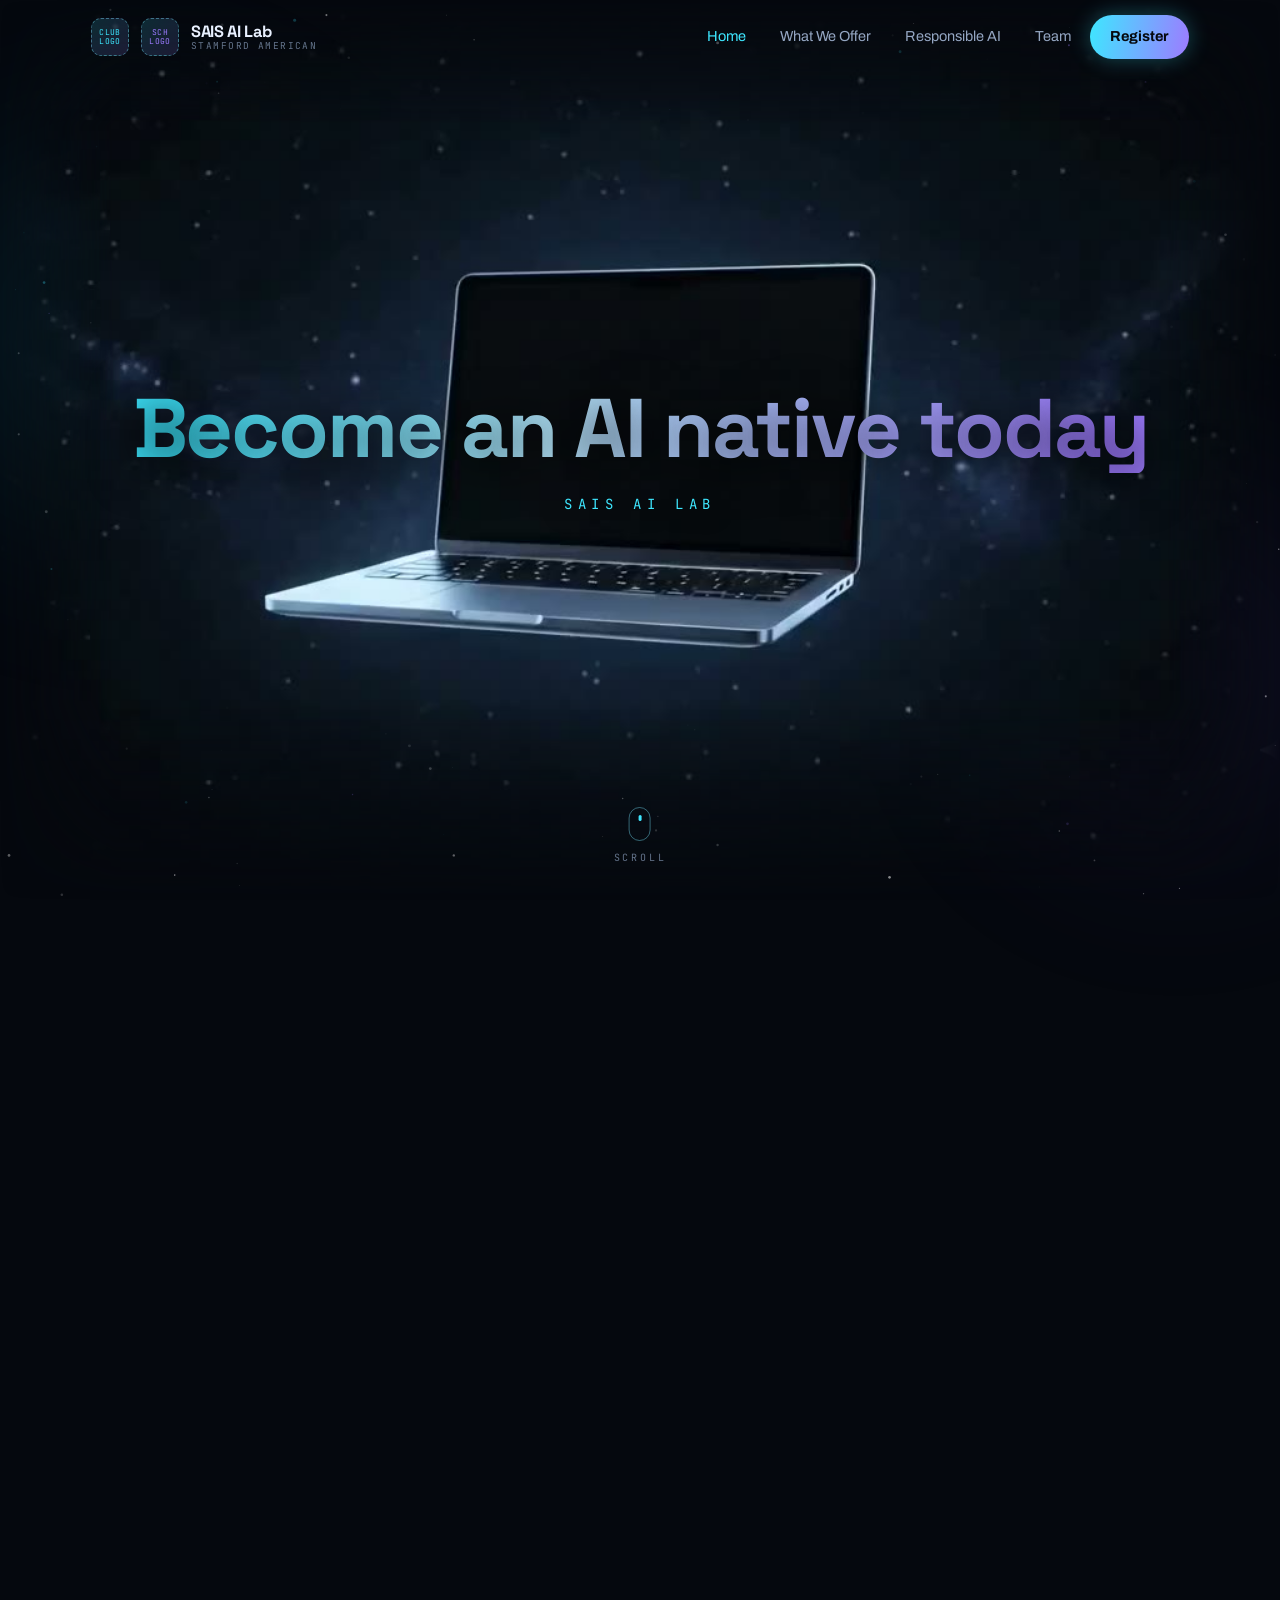
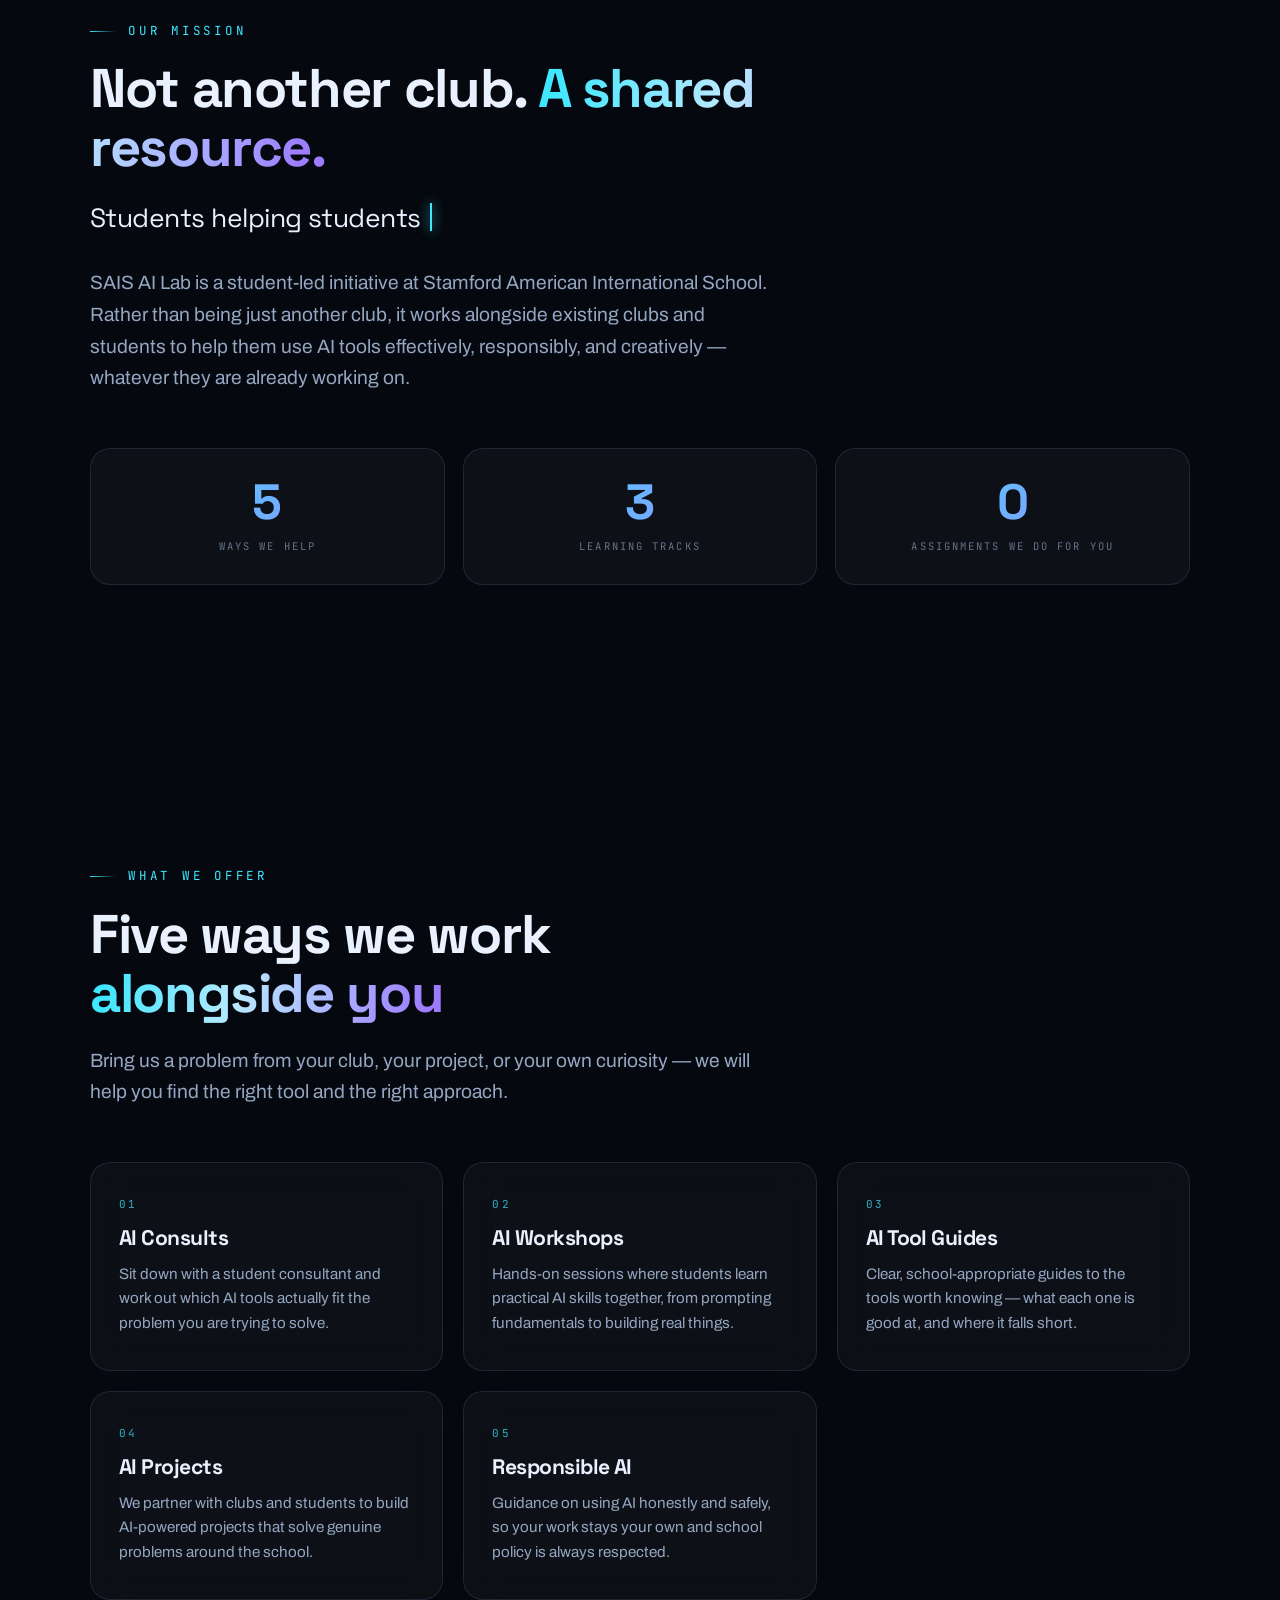
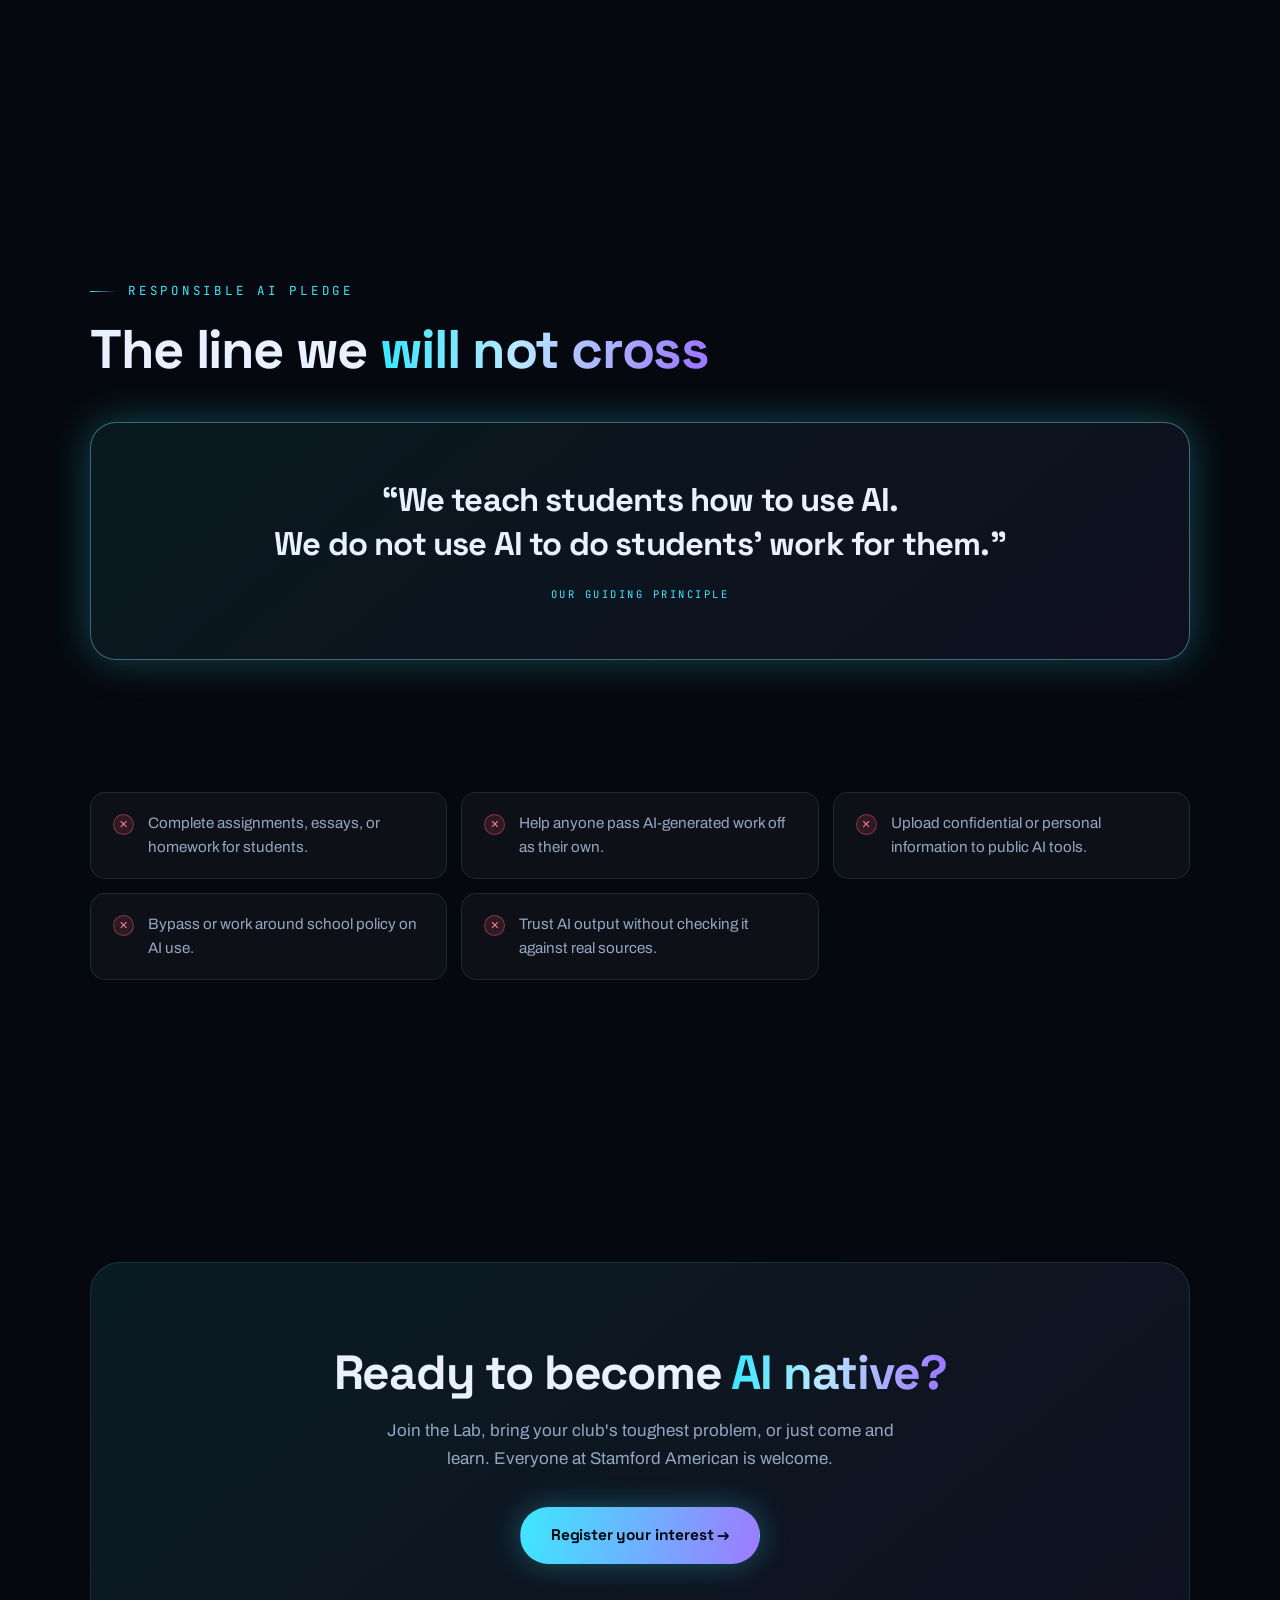
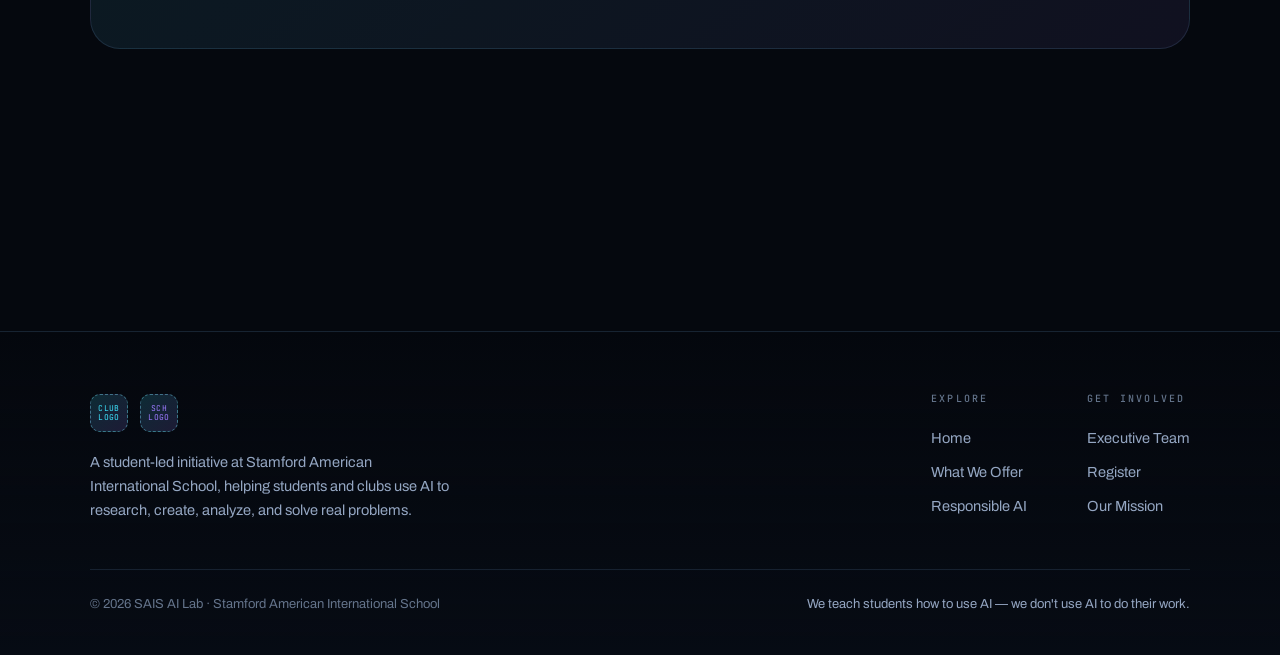
==== index.html @ ee089640 "Add SAIS AI Lab website Static multi-page site for the SAIS AI Lab student initiative at Stamford Am" ====
<!DOCTYPE html>
<html lang="en">
<head>
<meta charset="UTF-8">
<meta name="viewport" content="width=device-width, initial-scale=1">
<title>SAIS AI Lab — Become an AI native today</title>
<meta name="description" content="SAIS AI Lab is a student-led initiative at Stamford American International School, helping students and clubs use AI to research, create, analyze, and solve real problems.">

<link rel="preconnect" href="https://fonts.googleapis.com">
<link rel="preconnect" href="https://fonts.gstatic.com" crossorigin>
<link href="https://fonts.googleapis.com/css2?family=Space+Grotesk:wght@500;600;700&family=Archivo:wght@400;500;600&family=JetBrains+Mono:wght@400;500&display=swap" rel="stylesheet">
<link rel="stylesheet" href="assets/css/site.css">
</head>
<body>

<!-- ===================== LOADER ===================== -->
<div id="loader">
  <div class="l-brand grad-text">SAIS AI Lab</div>
  <div class="l-bar"><div class="l-fill"></div></div>
  <div class="l-pct">0%</div>
</div>

<!-- ===================== BACKGROUND LAYERS ===================== -->
<canvas id="starscape"></canvas>
<div class="orb orb-a"></div>
<div class="orb orb-b"></div>
<div id="scroll-progress"></div>

<!-- ===================== NAVBAR (identical on every page) ===================== -->
<header class="nav">
  <div class="nav-inner">
    <a class="brand" href="index.html">
      <!-- CLUB LOGO PLACEHOLDER - replace this <div> with <img src="assets/img/club-logo.png" alt="SAIS AI Lab logo"> -->
      <div class="logo-slot" title="Club logo placeholder">CLUB<br>LOGO</div>
      <!-- SCHOOL LOGO PLACEHOLDER - replace this <div> with <img src="assets/img/school-logo.png" alt="Stamford American International School logo"> -->
      <div class="logo-slot school" title="School logo placeholder">SCH<br>LOGO</div>
      <span class="brand-text">
        <span class="brand-name">SAIS AI Lab</span>
        <span class="brand-sub">Stamford American</span>
      </span>
    </a>

    <button class="nav-toggle" aria-label="Toggle menu" aria-expanded="false"><span></span></button>

    <nav class="nav-links">
      <a href="index.html">Home</a>
      <a href="index.html#offer">What We Offer</a>
      <a href="index.html#responsible">Responsible AI</a>
      <a href="team.html">Team</a>
      <a href="register.html" class="nav-cta">Register</a>
    </nav>
  </div>
</header>

<main class="page">

  <!-- ===================== HERO: SCROLL-DRIVEN ANIMATION =====================
       The stage below is intentionally transparent — the page background shows
       straight through it, and both canvases are feathered at their edges, so
       the animation dissolves into the page with no box, border or hard edge.
  -->
  <section class="hero-scroll" id="top">
    <div class="hero-stage">
      <canvas id="frameCanvas"></canvas>
      <canvas id="netCanvas"></canvas>

      <!-- Opening scene: slogan in front of the floating monitor -->
      <div class="hero-slogan">
        <h1 class="grad-text">Become an AI native today</h1>
        <div class="sub">SAIS AI Lab</div>
      </div>

      <!-- Revealed once the camera is inside the screen -->
      <div class="hero-typed">
        <div class="typed-line"></div>
        <div class="typed-line"></div>
        <div class="typed-line"></div>
      </div>

      <div class="scroll-hint">
        <span class="mouse"></span>
        <span>Scroll</span>
      </div>
    </div>
  </section>

  <!-- ===================== MISSION ===================== -->
  <section class="section" id="mission">
    <div class="wrap">
      <p class="eyebrow reveal">Our Mission</p>
      <h2 class="section-title reveal" data-delay="60">
        Not another club. <span class="grad-text">A shared resource.</span>
      </h2>

      <!-- The tagline types itself out when it scrolls into view -->
      <p class="lead reveal" data-delay="120" style="font-family:var(--font-display);font-size:clamp(1.15rem,2.4vw,1.65rem);color:var(--text);line-height:1.45;letter-spacing:-0.02em;max-width:26ch;">
        <span data-typewriter="Students helping students and clubs use AI to research, create, analyze, and solve real problems."></span>
      </p>

      <p class="lead reveal" data-delay="180" style="margin-top:30px;">
        SAIS AI Lab is a student-led initiative at Stamford American International School.
        Rather than being just another club, it works alongside existing clubs and students
        to help them use AI tools effectively, responsibly, and creatively — whatever they
        are already working on.
      </p>

      <div class="stat-row">
        <div class="stat reveal"><div class="num"><span data-count="5">0</span></div><div class="lbl">Ways we help</div></div>
        <div class="stat reveal" data-delay="80"><div class="num"><span data-count="3">0</span></div><div class="lbl">Learning tracks</div></div>
        <div class="stat reveal" data-delay="160"><div class="num"><span data-count="0">0</span></div><div class="lbl">Assignments we do for you</div></div>
      </div>
    </div>
  </section>

  <!-- ===================== WHAT WE OFFER ===================== -->
  <section class="section" id="offer">
    <div class="wrap">
      <p class="eyebrow reveal">What We Offer</p>
      <h2 class="section-title reveal" data-delay="60">Five ways we work <span class="grad-text">alongside you</span></h2>
      <p class="lead reveal" data-delay="120">
        Bring us a problem from your club, your project, or your own curiosity — we will help
        you find the right tool and the right approach.
      </p>

      <div class="card-grid">
        <article class="card reveal">
          <div class="card-num">01</div>
          <h3>AI Consults</h3>
          <p>Sit down with a student consultant and work out which AI tools actually fit the problem you are trying to solve.</p>
        </article>

        <article class="card reveal" data-delay="70">
          <div class="card-num">02</div>
          <h3>AI Workshops</h3>
          <p>Hands-on sessions where students learn practical AI skills together, from prompting fundamentals to building real things.</p>
        </article>

        <article class="card reveal" data-delay="140">
          <div class="card-num">03</div>
          <h3>AI Tool Guides</h3>
          <p>Clear, school-appropriate guides to the tools worth knowing — what each one is good at, and where it falls short.</p>
        </article>

        <article class="card reveal" data-delay="210">
          <div class="card-num">04</div>
          <h3>AI Projects</h3>
          <p>We partner with clubs and students to build AI-powered projects that solve genuine problems around the school.</p>
        </article>

        <article class="card reveal" data-delay="280">
          <div class="card-num">05</div>
          <h3>Responsible AI</h3>
          <p>Guidance on using AI honestly and safely, so your work stays your own and school policy is always respected.</p>
        </article>
      </div>
    </div>
  </section>

  <!-- ===================== RESPONSIBLE AI PLEDGE ===================== -->
  <section class="section" id="responsible">
    <div class="wrap">
      <p class="eyebrow reveal">Responsible AI Pledge</p>
      <h2 class="section-title reveal" data-delay="60">The line we <span class="grad-text">will not cross</span></h2>

      <div class="pledge-quote reveal" data-delay="120" style="margin-top:44px;">
        <p>“We teach students how to use AI.<br>We do not use AI to do students' work for them.”</p>
        <div class="attrib">Our guiding principle</div>
      </div>

      <p class="lead reveal" data-delay="60" style="margin-top:54px;">
        To keep that promise concrete, here is what the Lab will <strong style="color:var(--text)">not</strong> do:
      </p>

      <ul class="nope-list">
        <li class="reveal"><span class="x">✕</span><span>Complete assignments, essays, or homework for students.</span></li>
        <li class="reveal" data-delay="60"><span class="x">✕</span><span>Help anyone pass AI-generated work off as their own.</span></li>
        <li class="reveal" data-delay="120"><span class="x">✕</span><span>Upload confidential or personal information to public AI tools.</span></li>
        <li class="reveal" data-delay="180"><span class="x">✕</span><span>Bypass or work around school policy on AI use.</span></li>
        <li class="reveal" data-delay="240"><span class="x">✕</span><span>Trust AI output without checking it against real sources.</span></li>
      </ul>
    </div>
  </section>

  <!-- ===================== CTA ===================== -->
  <section class="section" id="join">
    <div class="wrap">
      <div class="cta-band reveal">
        <h2>Ready to become <span class="grad-text">AI native?</span></h2>
        <p>Join the Lab, bring your club's toughest problem, or just come and learn. Everyone at Stamford American is welcome.</p>
        <a class="btn btn-primary" href="register.html">Register your interest →</a>
      </div>
    </div>
  </section>

</main>

<!-- ===================== FOOTER (identical on every page) ===================== -->
<footer class="footer">
  <div class="wrap">
    <div class="footer-top">
      <div class="footer-brand">
        <div class="footer-logos">
          <!-- CLUB LOGO PLACEHOLDER - replace this <div> with <img src="assets/img/club-logo.png" alt="SAIS AI Lab logo"> -->
          <div class="logo-slot" title="Club logo placeholder">CLUB<br>LOGO</div>
          <!-- SCHOOL LOGO PLACEHOLDER - replace this <div> with <img src="assets/img/school-logo.png" alt="Stamford American International School logo"> -->
          <div class="logo-slot school" title="School logo placeholder">SCH<br>LOGO</div>
        </div>
        <p>A student-led initiative at Stamford American International School, helping students and clubs use AI to research, create, analyze, and solve real problems.</p>
      </div>

      <div class="footer-cols">
        <div class="footer-col">
          <h4>Explore</h4>
          <a href="index.html">Home</a>
          <a href="index.html#offer">What We Offer</a>
          <a href="index.html#responsible">Responsible AI</a>
        </div>
        <div class="footer-col">
          <h4>Get Involved</h4>
          <a href="team.html">Executive Team</a>
          <a href="register.html">Register</a>
          <a href="index.html#mission">Our Mission</a>
        </div>
      </div>
    </div>

    <div class="footer-bottom">
      <span>© 2026 SAIS AI Lab · Stamford American International School</span>
      <span class="principle">We teach students how to use AI — we don't use AI to do their work.</span>
    </div>
  </div>
</footer>

<script src="assets/js/site.js"></script>
<script src="assets/js/hero.js"></script>
</body>
</html>
---- assets/css/site.css ----
/* ============================================================
   SAIS AI Lab — shared design system
   One stylesheet powers every page: index.html, register.html, team.html
   ============================================================ */

/* ---------- Design tokens ---------- */
:root {
  /* Core surface — matches the darkest pixels of the hero video (rgb 3,5,9)
     so the animation melts into the page with no visible edge. */
  --bg:            #05080e;
  --bg-soft:       #070c15;
  --bg-panel:      rgba(255, 255, 255, 0.035);
  --bg-panel-hi:   rgba(255, 255, 255, 0.06);

  --cyan:          #3ee7ff;
  --cyan-deep:     #12b8d8;
  --violet:        #9d7bff;
  --violet-deep:   #6d4bd8;

  --text:          #e9f1ff;
  --text-muted:    #94a6c2;
  --text-dim:      #64748b;

  --border:        rgba(140, 190, 255, 0.13);
  --border-hi:     rgba(120, 230, 255, 0.42);

  --glow-cyan:     0 0 40px rgba(62, 231, 255, 0.28);
  --glow-violet:   0 0 40px rgba(157, 123, 255, 0.26);

  --font-display: 'Space Grotesk', 'Avenir Next', 'Segoe UI', system-ui, sans-serif;
  --font-body:    'Archivo', 'Helvetica Neue', system-ui, -apple-system, sans-serif;
  --font-mono:    'JetBrains Mono', ui-monospace, 'SF Mono', Menlo, monospace;

  --nav-h: 74px;
  --maxw: 1180px;
  --radius: 20px;

  /* Shared section rhythm — keeps spacing consistent across all pages */
  --section-y: clamp(80px, 11vw, 150px);
}

/* ---------- Reset ---------- */
*, *::before, *::after { box-sizing: border-box; }

html {
  /* NOTE: no `scroll-behavior: smooth` — it fights frame-accurate scroll mapping
     in the hero animation. Anchor scrolling is handled in JS instead. */
  -webkit-text-size-adjust: 100%;
}

body {
  margin: 0;
  background: var(--bg);
  color: var(--text);
  font-family: var(--font-body);
  font-size: 17px;
  line-height: 1.65;
  -webkit-font-smoothing: antialiased;
  -moz-osx-font-smoothing: grayscale;
  overflow-x: hidden;
}

img { max-width: 100%; display: block; }
a { color: inherit; text-decoration: none; }
button, input, textarea, select { font: inherit; color: inherit; }

h1, h2, h3, h4 {
  font-family: var(--font-display);
  font-weight: 700;
  line-height: 1.08;
  letter-spacing: -0.025em;
  margin: 0;
}

::selection { background: var(--cyan); color: #041018; }

/* Scrollbar */
::-webkit-scrollbar { width: 11px; }
::-webkit-scrollbar-track { background: #04060b; }
::-webkit-scrollbar-thumb {
  background: linear-gradient(180deg, var(--cyan-deep), var(--violet-deep));
  border-radius: 99px;
  border: 3px solid #04060b;
}
::-webkit-scrollbar-thumb:hover { background: linear-gradient(180deg, var(--cyan), var(--violet)); }

/* ---------- Layout helpers ---------- */
.wrap {
  width: 100%;
  max-width: var(--maxw);
  margin: 0 auto;
  padding: 0 clamp(20px, 5vw, 40px);
}

.section { padding: var(--section-y) 0; position: relative; }

.eyebrow {
  font-family: var(--font-mono);
  font-size: 12.5px;
  letter-spacing: 0.22em;
  text-transform: uppercase;
  color: var(--cyan);
  margin: 0 0 18px;
  display: flex;
  align-items: center;
  gap: 12px;
}
.eyebrow::before {
  content: '';
  width: 26px; height: 1px;
  background: linear-gradient(90deg, var(--cyan), transparent);
}

.section-title {
  font-size: clamp(2rem, 4.6vw, 3.4rem);
  max-width: 20ch;
  margin-bottom: 22px;
}

.lead {
  font-size: clamp(1.02rem, 1.5vw, 1.22rem);
  color: var(--text-muted);
  max-width: 62ch;
  margin: 0;
}

.grad-text {
  background: linear-gradient(100deg, var(--cyan) 5%, #b8e9ff 42%, var(--violet) 95%);
  -webkit-background-clip: text;
  background-clip: text;
  color: transparent;
}

/* ---------- Starscape (fixed, behind everything) ---------- */
#starscape {
  position: fixed;
  inset: 0;
  width: 100%;
  height: 100%;
  z-index: 0;
  pointer-events: none;
  opacity: 0.62;
}

/* Ambient colour orbs */
.orb {
  position: fixed;
  border-radius: 50%;
  filter: blur(90px);
  pointer-events: none;
  z-index: 0;
  opacity: 0.5;
}
.orb-a { width: 46vw; height: 46vw; left: -14vw; top: 4vh;  background: radial-gradient(circle, rgba(18,184,216,0.28), transparent 68%); }
.orb-b { width: 40vw; height: 40vw; right: -12vw; top: 46vh; background: radial-gradient(circle, rgba(109,75,216,0.26), transparent 68%); }

/* Everything that isn't the starscape sits above it */
.page { position: relative; z-index: 1; }

/* ---------- Scroll progress bar ---------- */
#scroll-progress {
  position: fixed;
  top: 0; left: 0;
  height: 3px;
  width: 0%;
  background: linear-gradient(90deg, var(--cyan), var(--violet));
  z-index: 200;
  box-shadow: 0 0 14px rgba(62, 231, 255, 0.6);
  transition: width 0.08s linear;
}

/* ---------- Navbar ---------- */
.nav {
  position: fixed;
  top: 0; left: 0; right: 0;
  height: var(--nav-h);
  z-index: 150;
  display: flex;
  align-items: center;
  transition: all 0.42s cubic-bezier(0.4, 0, 0.2, 1);
}
.nav-inner {
  width: 100%;
  max-width: var(--maxw);
  margin: 0 auto;
  padding: 0 clamp(20px, 5vw, 40px);
  display: flex;
  align-items: center;
  justify-content: space-between;
  gap: 20px;
  transition: all 0.42s cubic-bezier(0.4, 0, 0.2, 1);
  border-radius: 99px;
  border: 1px solid transparent;
}

/* Scrolled state: full-width bar contracts into a centred glass pill */
.nav.scrolled { top: 12px; }
.nav.scrolled .nav-inner {
  max-width: 940px;
  padding: 9px 14px 9px 20px;
  background: rgba(8, 13, 24, 0.72);
  backdrop-filter: blur(20px);
  -webkit-backdrop-filter: blur(20px);
  border-color: var(--border);
  box-shadow: 0 10px 40px rgba(0, 0, 0, 0.55);
}

.brand { display: flex; align-items: center; gap: 12px; flex-shrink: 0; }

/* Logo placeholder chips — swap the <img> inside for real files */
.logo-slot {
  height: 38px;
  width: 38px;
  border-radius: 10px;
  display: grid;
  place-items: center;
  flex-shrink: 0;
  background: linear-gradient(140deg, rgba(62,231,255,0.16), rgba(157,123,255,0.16));
  border: 1px dashed var(--border-hi);
  font-family: var(--font-mono);
  font-size: 8px;
  letter-spacing: 0.06em;
  color: var(--cyan);
  text-align: center;
  line-height: 1.15;
  overflow: hidden;
}
.logo-slot img { width: 100%; height: 100%; object-fit: contain; }
.logo-slot.school { border-style: dashed; color: var(--violet); }

.brand-text { display: flex; flex-direction: column; line-height: 1.1; }
.brand-name {
  font-family: var(--font-display);
  font-weight: 700;
  font-size: 1.02rem;
  letter-spacing: -0.02em;
  white-space: nowrap;
}
.brand-sub {
  font-family: var(--font-mono);
  font-size: 9.5px;
  letter-spacing: 0.15em;
  text-transform: uppercase;
  color: var(--text-dim);
  white-space: nowrap;
}

.nav-links { display: flex; align-items: center; gap: 4px; }
.nav-links a {
  padding: 9px 15px;
  border-radius: 99px;
  font-size: 14.5px;
  color: var(--text-muted);
  transition: color 0.22s, background 0.22s;
  white-space: nowrap;
}
.nav-links a:hover { color: var(--text); background: var(--bg-panel-hi); }
.nav-links a.active { color: var(--cyan); }

.nav-cta {
  padding: 10px 20px !important;
  background: linear-gradient(100deg, var(--cyan), var(--violet));
  color: #05080e !important;
  font-weight: 700;
  font-size: 14.5px;
  border-radius: 99px;
  box-shadow: 0 0 22px rgba(62, 231, 255, 0.3);
  transition: transform 0.22s, box-shadow 0.22s;
}
.nav-cta:hover { transform: translateY(-1px); box-shadow: 0 0 34px rgba(62, 231, 255, 0.5); }

/* Mobile menu toggle */
.nav-toggle {
  display: none;
  background: none;
  border: 1px solid var(--border);
  border-radius: 10px;
  width: 42px; height: 42px;
  cursor: pointer;
  padding: 0;
  place-items: center;
}
.nav-toggle span {
  display: block;
  width: 18px; height: 1.5px;
  background: var(--text);
  position: relative;
  transition: 0.3s;
}
.nav-toggle span::before, .nav-toggle span::after {
  content: ''; position: absolute; left: 0;
  width: 18px; height: 1.5px; background: var(--text);
  transition: 0.3s;
}
.nav-toggle span::before { top: -6px; }
.nav-toggle span::after  { top: 6px; }
.nav-toggle[aria-expanded="true"] span { background: transparent; }
.nav-toggle[aria-expanded="true"] span::before { top: 0; transform: rotate(45deg); }
.nav-toggle[aria-expanded="true"] span::after  { top: 0; transform: rotate(-45deg); }

/* ---------- Buttons ---------- */
.btn {
  display: inline-flex;
  align-items: center;
  gap: 9px;
  padding: 15px 30px;
  border-radius: 99px;
  font-family: var(--font-display);
  font-weight: 700;
  font-size: 15.5px;
  letter-spacing: -0.01em;
  cursor: pointer;
  border: 1px solid transparent;
  transition: transform 0.24s, box-shadow 0.24s, background 0.24s;
}
.btn-primary {
  background: linear-gradient(100deg, var(--cyan), var(--violet));
  color: #05080e;
  box-shadow: 0 0 30px rgba(62, 231, 255, 0.3);
}
.btn-primary:hover { transform: translateY(-2px); box-shadow: 0 0 46px rgba(62, 231, 255, 0.5); }
.btn-ghost {
  background: transparent;
  border-color: var(--border);
  color: var(--text);
}
.btn-ghost:hover { border-color: var(--border-hi); background: var(--bg-panel); transform: translateY(-2px); }

/* ============================================================
   HERO — scroll-driven animation stage
   The stage is deliberately transparent so the page background
   shows through and the animation has no visible boundary.
   ============================================================ */
.hero-scroll {
  position: relative;
  height: 520vh;          /* scroll distance that drives the frame sequence */
  z-index: 2;
}
.hero-stage {
  position: sticky;
  top: 0;
  height: 100vh;
  width: 100%;
  overflow: hidden;
  background: transparent;   /* never paint a panel behind the animation */
}

/* Both canvases stack in the same box */
.hero-stage canvas {
  position: absolute;
  inset: 0;
  width: 100%;
  height: 100%;
  display: block;
}

/* BOTH canvases are feathered on all four edges so the animation dissolves
   into the page instead of ending on a hard rectangle.
   The feathering is done with a mask rather than a page-coloured overlay on
   purpose: an opaque overlay would hide the starscape behind the hero while
   the rest of the page shows it, which reads as a visible seam. Masking keeps
   the stage genuinely transparent at its edges, so the same background —
   colour and stars alike — runs straight through. */
.hero-stage canvas {
  -webkit-mask-image:
    linear-gradient(to bottom, transparent 0%, #000 14%, #000 78%, transparent 100%),
    linear-gradient(to right,  transparent 0%, #000 9%,  #000 91%, transparent 100%);
  mask-image:
    linear-gradient(to bottom, transparent 0%, #000 14%, #000 78%, transparent 100%),
    linear-gradient(to right,  transparent 0%, #000 9%,  #000 91%, transparent 100%);
  -webkit-mask-composite: source-in;
  mask-composite: intersect;
}

#netCanvas { opacity: 0; }

/* Opening slogan */
.hero-slogan {
  position: absolute;
  inset: 0;
  z-index: 5;
  display: flex;
  flex-direction: column;
  align-items: center;
  justify-content: center;
  text-align: center;
  padding: 0 24px;
  pointer-events: none;
  will-change: opacity, transform;
}
.hero-slogan h1 {
  font-size: clamp(2.3rem, 6.6vw, 5.2rem);
  margin: 0;
  text-shadow: 0 6px 50px rgba(0, 0, 0, 0.85);
}
.hero-slogan .sub {
  margin-top: 20px;
  font-family: var(--font-mono);
  font-size: clamp(11px, 1.5vw, 14px);
  letter-spacing: 0.42em;
  text-transform: uppercase;
  color: var(--cyan);
  text-shadow: 0 2px 24px rgba(0, 0, 0, 0.9);
}

/* Typewriter lines revealed once the network is on screen */
.hero-typed {
  position: absolute;
  inset: 0;
  z-index: 5;
  display: flex;
  flex-direction: column;
  align-items: center;
  justify-content: center;
  gap: clamp(14px, 2.4vh, 26px);
  text-align: center;
  padding: 0 26px;
  pointer-events: none;
  opacity: 0;
  transition: opacity 0.7s ease;
}
.hero-typed.on { opacity: 1; }

.typed-line {
  font-family: var(--font-display);
  font-weight: 700;
  font-size: clamp(1.15rem, 3.1vw, 2.35rem);
  letter-spacing: -0.02em;
  min-height: 1.25em;
  /* A soft dark halo keeps the text readable over the bright nodes */
  text-shadow: 0 2px 30px rgba(5, 8, 14, 0.98), 0 0 70px rgba(5, 8, 14, 0.95);
}
.typed-line:nth-child(1) { color: #ffffff; }
.typed-line:nth-child(2) { color: #cfeaff; }
.typed-line:nth-child(3) { color: #ffffff; }

/* Blinking caret shared by every typewriter on the site */
.caret {
  display: inline-block;
  width: 2px;
  height: 1.05em;
  margin-left: 3px;
  vertical-align: -0.16em;
  background: var(--cyan);
  box-shadow: 0 0 12px var(--cyan);
  animation: blink 1s steps(1) infinite;
}
.caret.done { animation: none; opacity: 0; }
@keyframes blink { 0%, 50% { opacity: 1; } 50.01%, 100% { opacity: 0; } }

/* Scroll hint */
.scroll-hint {
  position: absolute;
  bottom: 34px; left: 50%;
  transform: translateX(-50%);
  z-index: 6;
  display: flex;
  flex-direction: column;
  align-items: center;
  gap: 9px;
  font-family: var(--font-mono);
  font-size: 10px;
  letter-spacing: 0.28em;
  text-transform: uppercase;
  color: var(--text-dim);
  transition: opacity 0.4s;
  pointer-events: none;
}
.scroll-hint .mouse {
  width: 22px; height: 34px;
  border: 1px solid var(--border-hi);
  border-radius: 12px;
  position: relative;
}
.scroll-hint .mouse::after {
  content: '';
  position: absolute;
  left: 50%; top: 7px;
  width: 3px; height: 6px;
  margin-left: -1.5px;
  background: var(--cyan);
  border-radius: 2px;
  animation: wheel 1.6s ease-in-out infinite;
}
@keyframes wheel { 0% { opacity: 0; transform: translateY(0); } 35% { opacity: 1; } 100% { opacity: 0; transform: translateY(11px); } }

/* ---------- Loader ---------- */
#loader {
  position: fixed;
  inset: 0;
  z-index: 500;
  background: var(--bg);
  display: flex;
  flex-direction: column;
  align-items: center;
  justify-content: center;
  gap: 26px;
  transition: opacity 0.7s ease, visibility 0.7s;
}
#loader.hidden { opacity: 0; visibility: hidden; }
#loader .l-brand {
  font-family: var(--font-display);
  font-weight: 700;
  font-size: clamp(1.5rem, 4vw, 2.2rem);
  letter-spacing: -0.03em;
}
#loader .l-bar {
  width: min(240px, 56vw);
  height: 2px;
  background: rgba(255, 255, 255, 0.09);
  border-radius: 99px;
  overflow: hidden;
}
#loader .l-fill {
  height: 100%;
  width: 0%;
  background: linear-gradient(90deg, var(--cyan), var(--violet));
  box-shadow: 0 0 12px var(--cyan);
  transition: width 0.2s ease;
}
#loader .l-pct {
  font-family: var(--font-mono);
  font-size: 11px;
  letter-spacing: 0.24em;
  color: var(--text-dim);
}

/* ---------- Reveal-on-scroll ---------- */
.reveal {
  opacity: 0;
  transform: translateY(26px);
  transition: opacity 0.75s cubic-bezier(0.2, 0.7, 0.3, 1), transform 0.75s cubic-bezier(0.2, 0.7, 0.3, 1);
}
.reveal.in { opacity: 1; transform: none; }

/* ---------- Cards (What We Offer / Team) ---------- */
.card-grid {
  display: grid;
  grid-template-columns: repeat(auto-fit, minmax(268px, 1fr));
  gap: 20px;
  margin-top: 54px;
}
.card {
  position: relative;
  padding: 32px 28px 34px;
  border-radius: var(--radius);
  background: var(--bg-panel);
  border: 1px solid var(--border);
  backdrop-filter: blur(20px);
  -webkit-backdrop-filter: blur(20px);
  overflow: hidden;
  transition: transform 0.34s cubic-bezier(0.2,0.7,0.3,1), border-color 0.34s, box-shadow 0.34s, background 0.34s;
}
/* Subtle hover glow */
.card::before {
  content: '';
  position: absolute;
  inset: -1px;
  border-radius: inherit;
  padding: 1px;
  background: linear-gradient(135deg, var(--cyan), transparent 42%, transparent 60%, var(--violet));
  -webkit-mask: linear-gradient(#000 0 0) content-box, linear-gradient(#000 0 0);
  -webkit-mask-composite: xor;
  mask: linear-gradient(#000 0 0) content-box, linear-gradient(#000 0 0);
  mask-composite: exclude;
  opacity: 0;
  transition: opacity 0.34s;
  pointer-events: none;
}
.card:hover {
  transform: translateY(-6px);
  background: var(--bg-panel-hi);
  box-shadow: 0 22px 60px rgba(0, 0, 0, 0.5), var(--glow-cyan);
}
.card:hover::before { opacity: 1; }

.card-num {
  font-family: var(--font-mono);
  font-size: 11px;
  letter-spacing: 0.2em;
  color: var(--cyan);
  opacity: 0.75;
}
.card h3 {
  font-size: 1.32rem;
  margin: 14px 0 12px;
}
.card p {
  margin: 0;
  color: var(--text-muted);
  font-size: 15.2px;
  line-height: 1.62;
}

/* ---------- Mission stats ---------- */
.stat-row {
  display: grid;
  grid-template-columns: repeat(auto-fit, minmax(180px, 1fr));
  gap: 18px;
  margin-top: 54px;
}
.stat {
  padding: 28px 24px;
  border-radius: var(--radius);
  background: var(--bg-panel);
  border: 1px solid var(--border);
  text-align: center;
}
.stat .num {
  font-family: var(--font-display);
  font-weight: 700;
  font-size: clamp(2.1rem, 4.6vw, 3.1rem);
  line-height: 1;
  background: linear-gradient(120deg, var(--cyan), var(--violet));
  -webkit-background-clip: text; background-clip: text; color: transparent;
}
.stat .lbl {
  margin-top: 12px;
  font-family: var(--font-mono);
  font-size: 10.5px;
  letter-spacing: 0.2em;
  text-transform: uppercase;
  color: var(--text-dim);
}

/* ---------- Responsible AI pledge ---------- */
.pledge-quote {
  position: relative;
  padding: clamp(34px, 5vw, 56px);
  border-radius: 26px;
  background: linear-gradient(140deg, rgba(62,231,255,0.08), rgba(157,123,255,0.07));
  border: 1px solid var(--border-hi);
  box-shadow: var(--glow-cyan);
  text-align: center;
}
.pledge-quote p {
  font-family: var(--font-display);
  font-weight: 700;
  font-size: clamp(1.25rem, 3.1vw, 2.05rem);
  line-height: 1.32;
  letter-spacing: -0.025em;
  margin: 0;
}
.pledge-quote .attrib {
  margin-top: 20px;
  font-family: var(--font-mono);
  font-size: 10.5px;
  letter-spacing: 0.24em;
  text-transform: uppercase;
  color: var(--cyan);
}

.nope-list {
  list-style: none;
  padding: 0;
  margin: 46px 0 0;
  display: grid;
  grid-template-columns: repeat(auto-fit, minmax(300px, 1fr));
  gap: 14px;
}
.nope-list li {
  display: flex;
  align-items: flex-start;
  gap: 14px;
  padding: 19px 22px;
  border-radius: 15px;
  background: var(--bg-panel);
  border: 1px solid var(--border);
  color: var(--text-muted);
  font-size: 15.2px;
  line-height: 1.55;
}
.nope-list .x {
  flex-shrink: 0;
  width: 21px; height: 21px;
  margin-top: 2px;
  border-radius: 50%;
  display: grid;
  place-items: center;
  background: rgba(255, 92, 122, 0.14);
  border: 1px solid rgba(255, 92, 122, 0.4);
  color: #ff7d96;
  font-size: 11px;
  font-weight: 700;
  line-height: 1;
}

/* ---------- Page header (register / team) ---------- */
.page-head {
  padding: calc(var(--nav-h) + clamp(70px, 10vw, 120px)) 0 clamp(30px, 5vw, 56px);
  text-align: center;
}
.page-head h1 {
  font-size: clamp(2.4rem, 6.2vw, 4.2rem);
  margin-bottom: 20px;
}
.page-head .lead { margin: 0 auto; text-align: center; }
.page-head .eyebrow { justify-content: center; }

/* ---------- Forms ---------- */
.form-card {
  max-width: 760px;
  margin: 0 auto;
  padding: clamp(28px, 4.5vw, 50px);
  border-radius: 26px;
  background: var(--bg-panel);
  border: 1px solid var(--border);
  backdrop-filter: blur(20px);
  -webkit-backdrop-filter: blur(20px);
  box-shadow: 0 30px 80px rgba(0, 0, 0, 0.45);
}
.field { margin-bottom: 24px; }
.field label {
  display: block;
  font-family: var(--font-mono);
  font-size: 10.5px;
  letter-spacing: 0.19em;
  text-transform: uppercase;
  color: var(--text-muted);
  margin-bottom: 10px;
}
.field label .req { color: var(--cyan); }
.field label .opt { color: var(--text-dim); text-transform: none; letter-spacing: 0.05em; }

.field input,
.field select,
.field textarea {
  width: 100%;
  padding: 15px 17px;
  background: rgba(255, 255, 255, 0.04);
  border: 1px solid var(--border);
  border-radius: 13px;
  font-size: 16px;   /* 16px stops iOS Safari zooming on focus */
  transition: border-color 0.24s, box-shadow 0.24s, background 0.24s;
  -webkit-appearance: none;
  appearance: none;
}
.field textarea { resize: vertical; min-height: 130px; line-height: 1.6; }
.field select {
  background-image: url("data:image/svg+xml,%3Csvg xmlns='http://www.w3.org/2000/svg' viewBox='0 0 12 8'%3E%3Cpath fill='%2394a6c2' d='M1 1l5 5 5-5'/%3E%3C/svg%3E");
  background-repeat: no-repeat;
  background-position: right 17px center;
  background-size: 12px;
  padding-right: 42px;
  cursor: pointer;
}
.field select option { background: #0b1220; color: var(--text); }

.field input::placeholder, .field textarea::placeholder { color: #536176; }

.field input:focus, .field select:focus, .field textarea:focus {
  outline: none;
  border-color: var(--cyan);
  background: rgba(255, 255, 255, 0.06);
  box-shadow: 0 0 0 3px rgba(62, 231, 255, 0.13);
}

/* Validation */
.field.invalid input,
.field.invalid select,
.field.invalid textarea {
  border-color: #ff5c7a;
  box-shadow: 0 0 0 3px rgba(255, 92, 122, 0.12);
}
.err {
  display: none;
  margin-top: 8px;
  font-size: 13px;
  color: #ff8ba1;
}
.field.invalid .err { display: block; }

.form-note {
  margin: 4px 0 26px;
  font-size: 13.5px;
  color: var(--text-dim);
}

/* Success panel */
.form-success {
  display: none;
  text-align: center;
  padding: clamp(34px, 5vw, 58px) clamp(24px, 4vw, 40px);
}
.form-success.on { display: block; animation: popIn 0.6s cubic-bezier(0.2, 0.8, 0.3, 1); }
@keyframes popIn { from { opacity: 0; transform: translateY(18px) scale(0.97); } to { opacity: 1; transform: none; } }
.form-success .tick {
  width: 74px; height: 74px;
  margin: 0 auto 26px;
  border-radius: 50%;
  display: grid;
  place-items: center;
  background: linear-gradient(140deg, rgba(62,231,255,0.2), rgba(157,123,255,0.2));
  border: 1px solid var(--border-hi);
  box-shadow: var(--glow-cyan);
  font-size: 32px;
  color: var(--cyan);
}
.form-success h2 { font-size: clamp(1.5rem, 3.6vw, 2.2rem); margin-bottom: 14px; }
.form-success p { color: var(--text-muted); max-width: 46ch; margin: 0 auto 28px; }

/* ---------- Team ---------- */
.team-grid {
  display: grid;
  /* 300px minimum lands on a tidy 3 x 2 grid for six members */
  grid-template-columns: repeat(auto-fit, minmax(300px, 1fr));
  gap: 22px;
  margin-top: 20px;
}
.member {
  padding: 30px 26px 32px;
  border-radius: var(--radius);
  background: var(--bg-panel);
  border: 1px solid var(--border);
  text-align: center;
  transition: transform 0.34s cubic-bezier(0.2,0.7,0.3,1), border-color 0.34s, box-shadow 0.34s, background 0.34s;
}
.member:hover {
  transform: translateY(-6px);
  background: var(--bg-panel-hi);
  border-color: var(--border-hi);
  box-shadow: 0 22px 60px rgba(0,0,0,0.5), var(--glow-violet);
}
/* Placeholder avatar — replace the <img> inside with a real photo */
.avatar-slot {
  width: 116px; height: 116px;
  margin: 0 auto 22px;
  border-radius: 50%;
  display: grid;
  place-items: center;
  background: linear-gradient(140deg, rgba(62,231,255,0.13), rgba(157,123,255,0.15));
  border: 1px dashed var(--border-hi);
  overflow: hidden;
  font-family: var(--font-mono);
  font-size: 8.5px;
  letter-spacing: 0.08em;
  color: var(--cyan);
  text-align: center;
  line-height: 1.35;
  padding: 8px;
}
.avatar-slot img { width: 100%; height: 100%; object-fit: cover; border-radius: 50%; }
.member h3 { font-size: 1.2rem; margin-bottom: 8px; }
.member .role {
  font-family: var(--font-mono);
  font-size: 10.5px;
  letter-spacing: 0.15em;
  text-transform: uppercase;
  color: var(--cyan);
}
.member .role.alt { color: var(--violet); }
.member .ph-tag {
  display: inline-block;
  margin-top: 16px;
  padding: 4px 11px;
  border-radius: 99px;
  border: 1px dashed var(--border);
  font-family: var(--font-mono);
  font-size: 9px;
  letter-spacing: 0.12em;
  text-transform: uppercase;
  color: var(--text-dim);
}

/* ---------- CTA band ---------- */
.cta-band {
  text-align: center;
  padding: clamp(48px, 7vw, 84px) clamp(24px, 5vw, 60px);
  border-radius: 30px;
  background: linear-gradient(140deg, rgba(62,231,255,0.09), rgba(157,123,255,0.08));
  border: 1px solid var(--border);
}
.cta-band h2 { font-size: clamp(1.85rem, 4.6vw, 3rem); margin-bottom: 18px; }
.cta-band p { color: var(--text-muted); max-width: 52ch; margin: 0 auto 34px; }

/* ---------- Footer ---------- */
.footer {
  position: relative;
  z-index: 1;
  margin-top: var(--section-y);
  padding: 62px 0 40px;
  border-top: 1px solid var(--border);
  background: linear-gradient(to bottom, transparent, rgba(7, 12, 21, 0.85));
}
.footer-top {
  display: flex;
  flex-wrap: wrap;
  gap: 42px;
  justify-content: space-between;
  align-items: flex-start;
}
.footer-brand { max-width: 360px; }
.footer-logos { display: flex; align-items: center; gap: 12px; margin-bottom: 18px; }
.footer-brand p { color: var(--text-muted); font-size: 14.6px; margin: 0; }
.footer-cols { display: flex; gap: 60px; flex-wrap: wrap; }
.footer-col h4 {
  font-family: var(--font-mono);
  font-size: 10px;
  font-weight: 500;
  letter-spacing: 0.22em;
  text-transform: uppercase;
  color: var(--text-dim);
  margin-bottom: 16px;
}
.footer-col a {
  display: block;
  color: var(--text-muted);
  font-size: 14.6px;
  padding: 5px 0;
  transition: color 0.22s;
}
.footer-col a:hover { color: var(--cyan); }
.footer-bottom {
  margin-top: 46px;
  padding-top: 24px;
  border-top: 1px solid var(--border);
  display: flex;
  flex-wrap: wrap;
  gap: 12px;
  justify-content: space-between;
  font-size: 13px;
  color: var(--text-dim);
}
.footer-bottom .principle { color: var(--text-muted); }

/* ============================================================
   Responsive
   ============================================================ */
@media (max-width: 900px) {
  .nav-toggle { display: grid; }
  .nav-links {
    position: fixed;
    top: 0; right: 0;
    width: min(300px, 82vw);
    height: 100vh;
    flex-direction: column;
    align-items: stretch;
    gap: 6px;
    padding: calc(var(--nav-h) + 18px) 20px 30px;
    background: rgba(6, 10, 19, 0.97);
    backdrop-filter: blur(24px);
    -webkit-backdrop-filter: blur(24px);
    border-left: 1px solid var(--border);
    transform: translateX(100%);
    transition: transform 0.38s cubic-bezier(0.4, 0, 0.2, 1);
    z-index: 149;
  }
  .nav-links.open { transform: none; }
  .nav-links a { padding: 14px 16px; font-size: 16px; border-radius: 12px; }
  .nav-cta { text-align: center; justify-content: center; margin-top: 10px; }
  .nav.scrolled .nav-inner { max-width: none; margin: 0 12px; }
  .brand-sub { display: none; }
}

@media (max-width: 760px) {
  body { font-size: 16px; }
  /* Shorter scroll distance so the animation doesn't drag on a phone */
  .hero-scroll { height: 400vh; }
  .hero-typed { gap: 16px; }
  .stat-row { grid-template-columns: repeat(2, 1fr); }
  .footer-top { flex-direction: column; gap: 34px; }
  .footer-cols { gap: 40px; }
  .orb { opacity: 0.35; }
}

@media (max-width: 480px) {
  .hero-scroll { height: 350vh; }
  .card-grid, .nope-list, .team-grid { grid-template-columns: 1fr; }
  .hero-slogan h1 { font-size: clamp(2rem, 9vw, 2.6rem); }
  .hero-slogan .sub { letter-spacing: 0.3em; }
  .typed-line { font-size: clamp(1.02rem, 5.2vw, 1.4rem); }
  .scroll-hint { bottom: 20px; }
  .footer-cols { gap: 30px; width: 100%; justify-content: space-between; }
}

/* Respect reduced-motion preferences */
@media (prefers-reduced-motion: reduce) {
  .reveal { opacity: 1; transform: none; transition: none; }
  .caret { animation: none; }
  .scroll-hint .mouse::after { animation: none; }
  * { scroll-behavior: auto !important; }
}
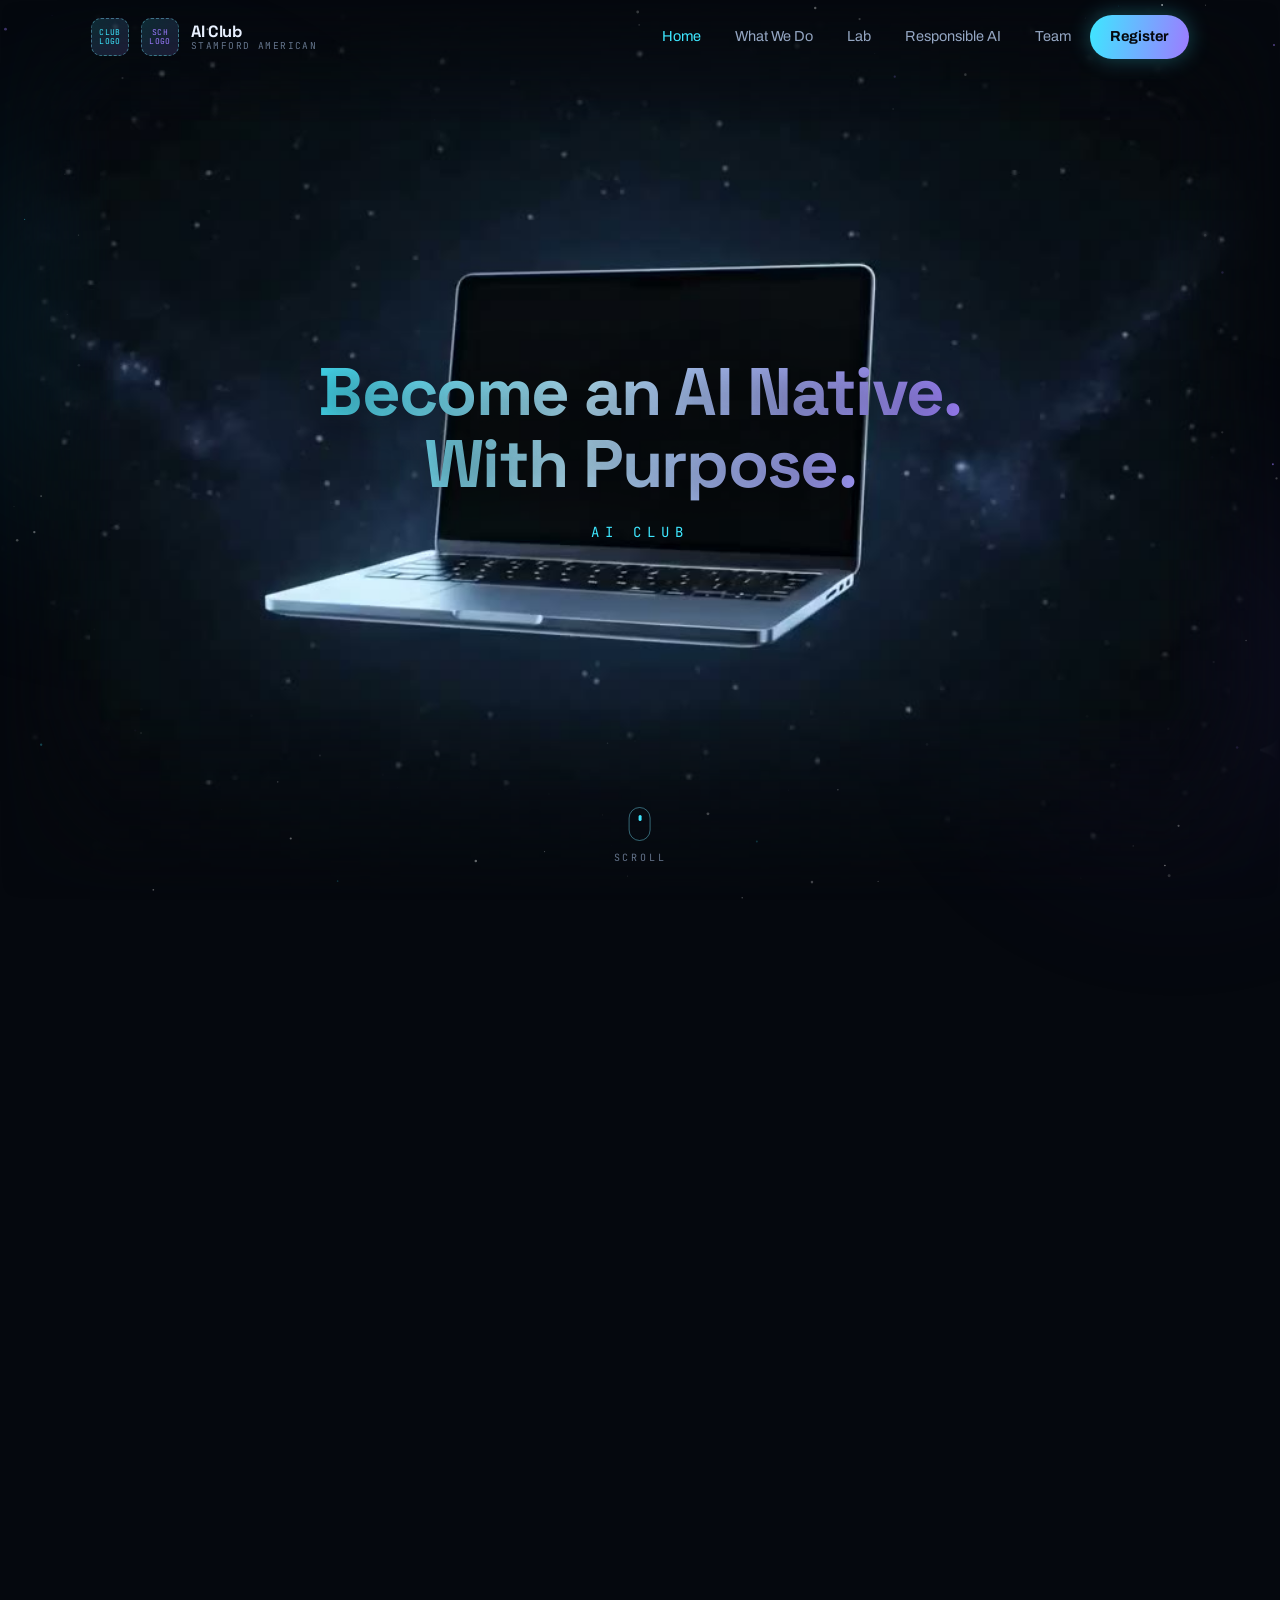
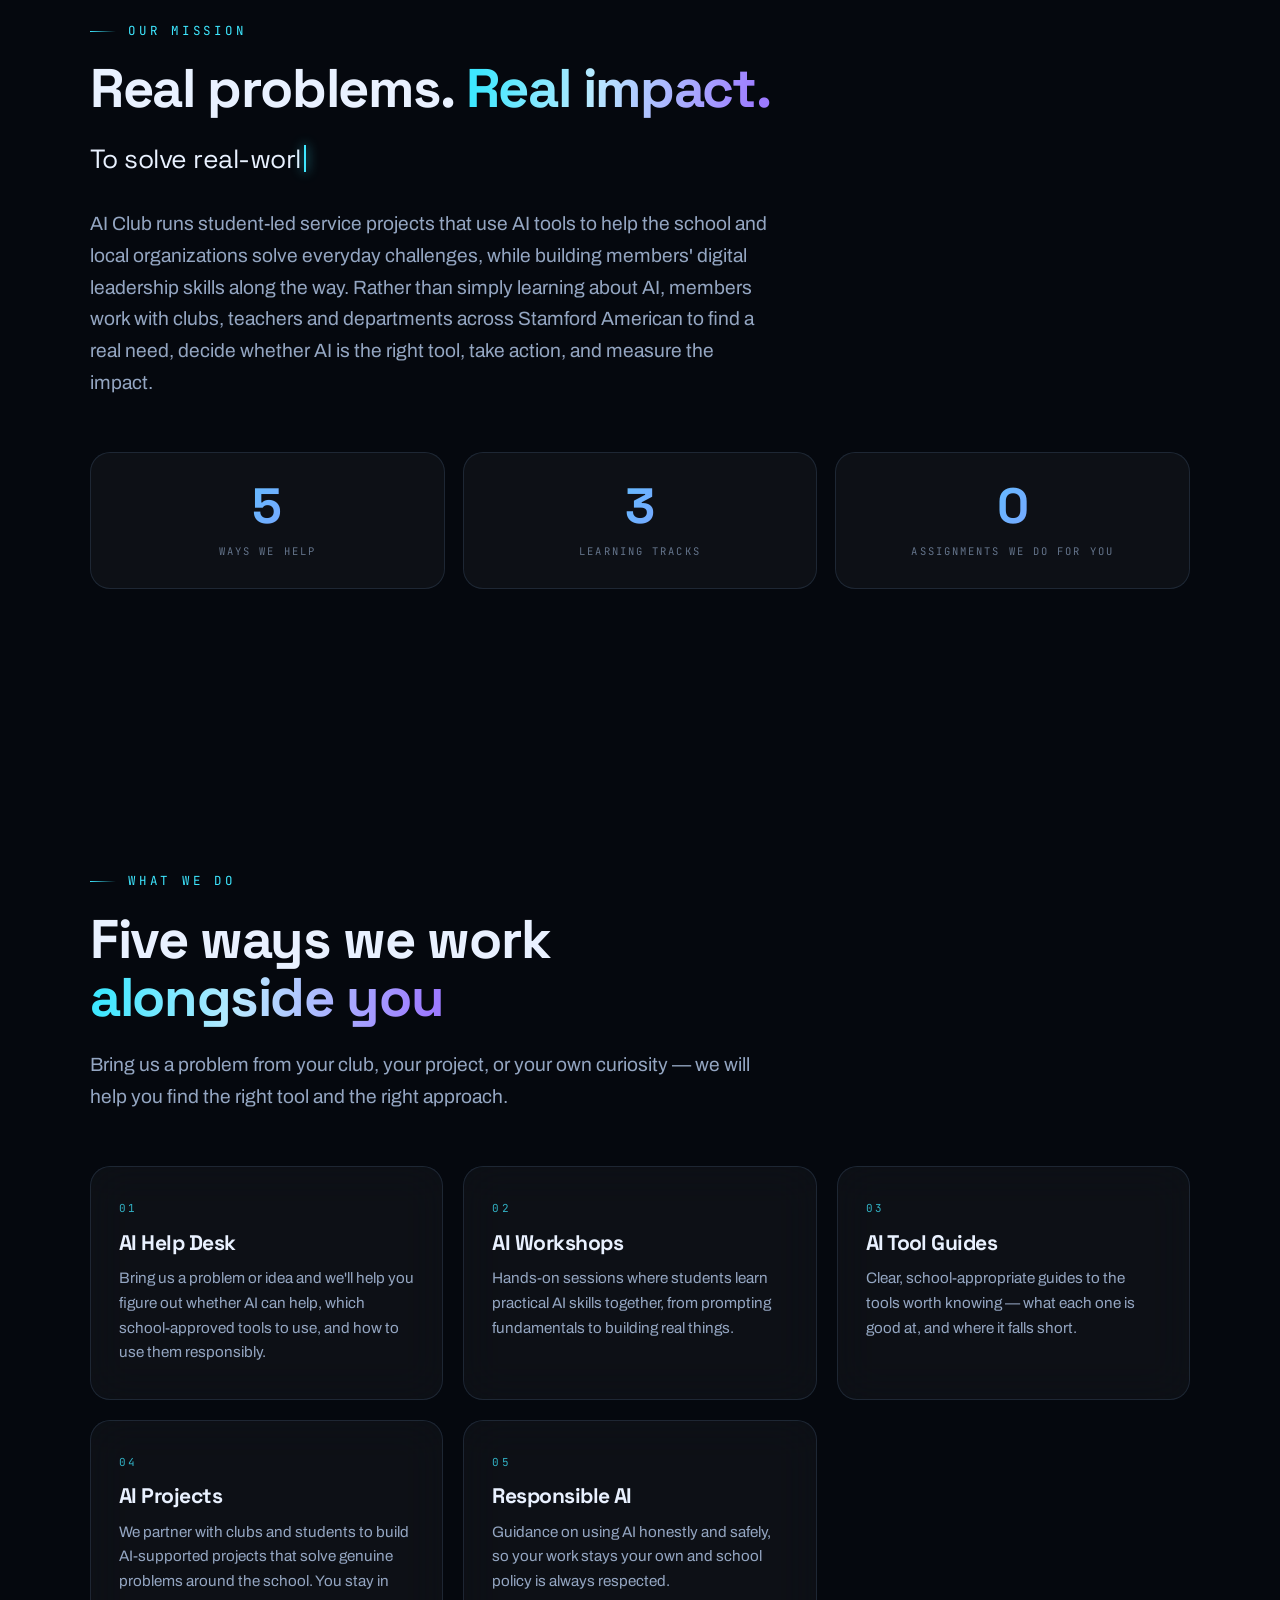
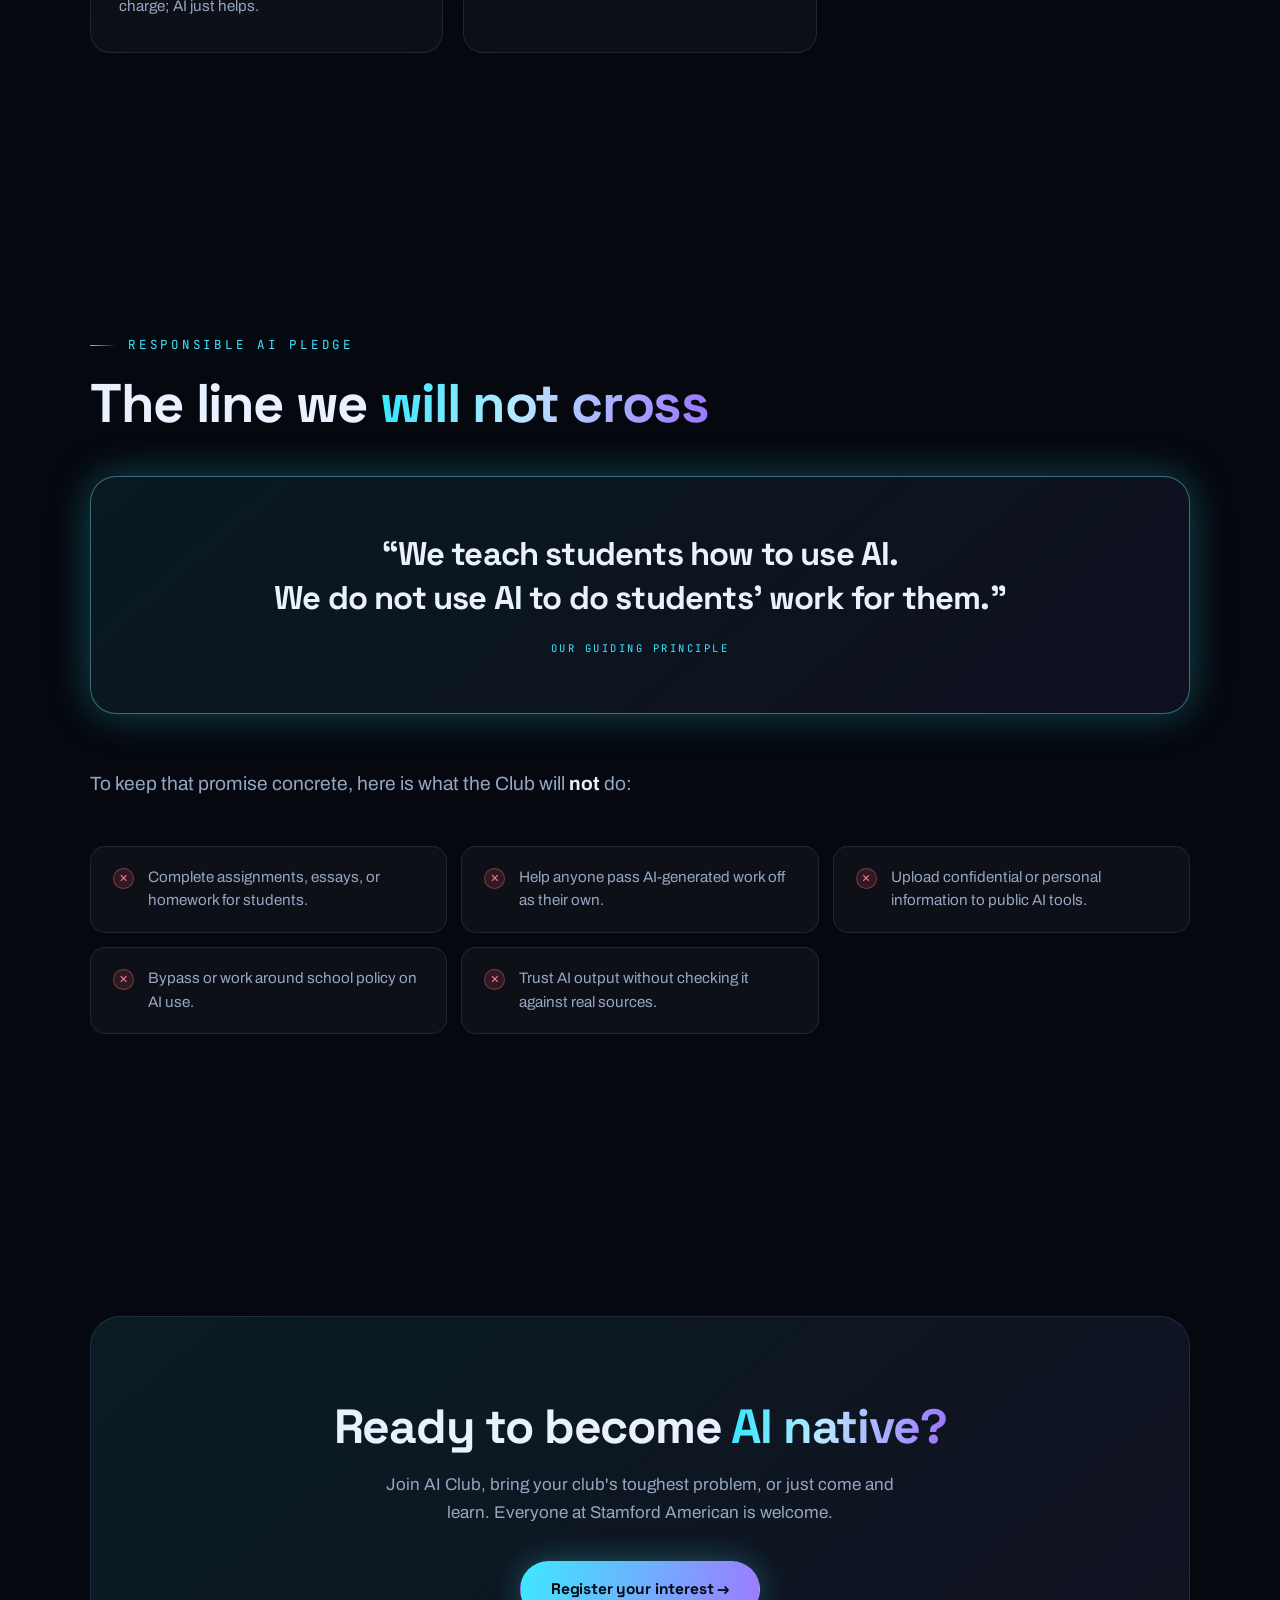
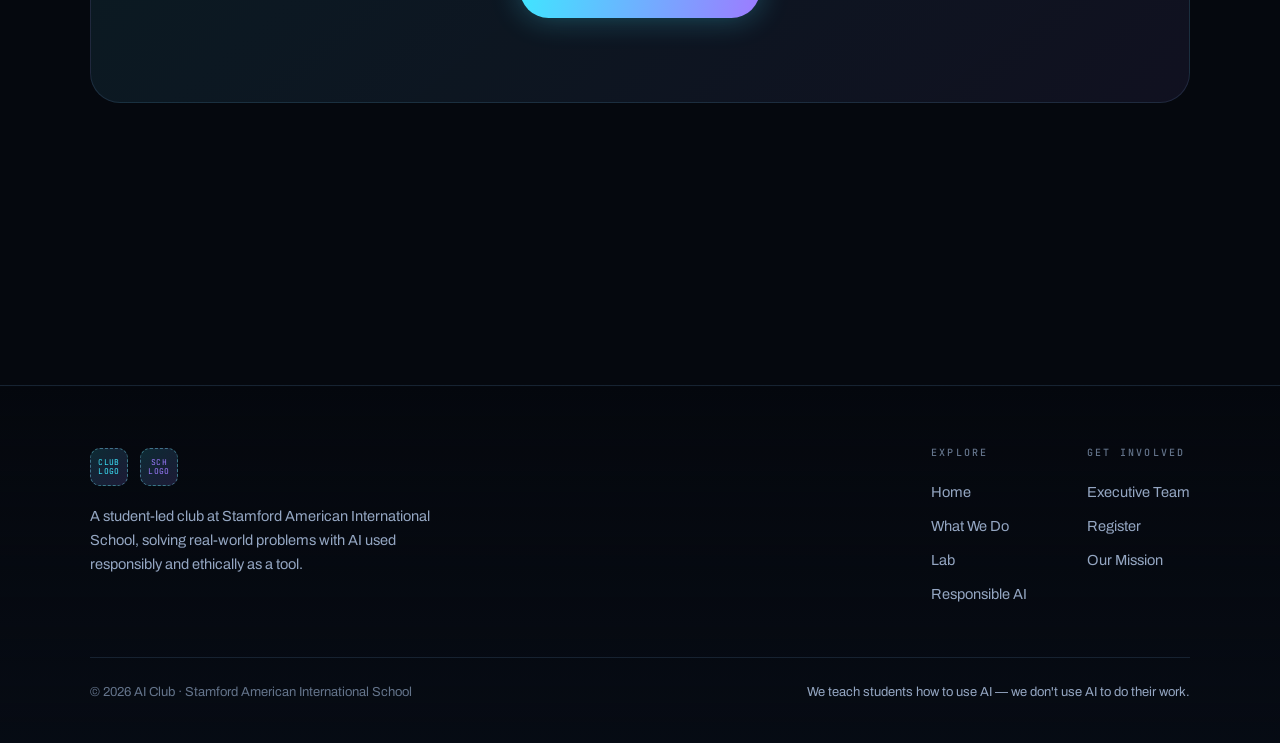
==== commit b340bd77: "Rebrand to AI Club and apply review feedback Renames the club from "SAIS AI Lab" to "AI Club" throug" ====
--- a/index.html
+++ b/index.html
@@ -3,8 +3,8 @@
 <head>
 <meta charset="UTF-8">
 <meta name="viewport" content="width=device-width, initial-scale=1">
-<title>SAIS AI Lab — Become an AI native today</title>
-<meta name="description" content="SAIS AI Lab is a student-led initiative at Stamford American International School, helping students and clubs use AI to research, create, analyze, and solve real problems.">
+<title>AI Club — Become an AI Native. With Purpose.</title>
+<meta name="description" content="AI Club is a student-led club at Stamford American International School, solving real-world problems with AI used responsibly and ethically as a tool.">
 
 <link rel="preconnect" href="https://fonts.googleapis.com">
 <link rel="preconnect" href="https://fonts.gstatic.com" crossorigin>
@@ -15,7 +15,7 @@
 
 <!-- ===================== LOADER ===================== -->
 <div id="loader">
-  <div class="l-brand grad-text">SAIS AI Lab</div>
+  <div class="l-brand grad-text">AI Club</div>
   <div class="l-bar"><div class="l-fill"></div></div>
   <div class="l-pct">0%</div>
 </div>
@@ -30,12 +30,12 @@
 <header class="nav">
   <div class="nav-inner">
     <a class="brand" href="index.html">
-      <!-- CLUB LOGO PLACEHOLDER - replace this <div> with <img src="assets/img/club-logo.png" alt="SAIS AI Lab logo"> -->
+      <!-- CLUB LOGO PLACEHOLDER - replace this <div> with <img src="assets/img/club-logo.png" alt="AI Club logo"> -->
       <div class="logo-slot" title="Club logo placeholder">CLUB<br>LOGO</div>
       <!-- SCHOOL LOGO PLACEHOLDER - replace this <div> with <img src="assets/img/school-logo.png" alt="Stamford American International School logo"> -->
       <div class="logo-slot school" title="School logo placeholder">SCH<br>LOGO</div>
       <span class="brand-text">
-        <span class="brand-name">SAIS AI Lab</span>
+        <span class="brand-name">AI Club</span>
         <span class="brand-sub">Stamford American</span>
       </span>
     </a>
@@ -44,7 +44,8 @@
 
     <nav class="nav-links">
       <a href="index.html">Home</a>
-      <a href="index.html#offer">What We Offer</a>
+      <a href="index.html#what-we-do">What We Do</a>
+      <a href="lab.html">Lab</a>
       <a href="index.html#responsible">Responsible AI</a>
       <a href="team.html">Team</a>
       <a href="register.html" class="nav-cta">Register</a>
@@ -66,8 +67,8 @@
 
       <!-- Opening scene: slogan in front of the floating monitor -->
       <div class="hero-slogan">
-        <h1 class="grad-text">Become an AI native today</h1>
-        <div class="sub">SAIS AI Lab</div>
+        <h1 class="grad-text">Become an AI Native. With Purpose.</h1>
+        <div class="sub">AI Club</div>
       </div>
 
       <!-- Revealed once the camera is inside the screen -->
@@ -89,19 +90,20 @@
     <div class="wrap">
       <p class="eyebrow reveal">Our Mission</p>
       <h2 class="section-title reveal" data-delay="60">
-        Not another club. <span class="grad-text">A shared resource.</span>
+        Real problems. <span class="grad-text">Real impact.</span>
       </h2>
 
       <!-- The tagline types itself out when it scrolls into view -->
       <p class="lead reveal" data-delay="120" style="font-family:var(--font-display);font-size:clamp(1.15rem,2.4vw,1.65rem);color:var(--text);line-height:1.45;letter-spacing:-0.02em;max-width:26ch;">
-        <span data-typewriter="Students helping students and clubs use AI to research, create, analyze, and solve real problems."></span>
+        <span data-typewriter="To solve real-world problems within SAIS and the wider community using AI responsibly and ethically as a tool to create positive impact."></span>
       </p>
 
       <p class="lead reveal" data-delay="180" style="margin-top:30px;">
-        SAIS AI Lab is a student-led initiative at Stamford American International School.
-        Rather than being just another club, it works alongside existing clubs and students
-        to help them use AI tools effectively, responsibly, and creatively — whatever they
-        are already working on.
+        AI Club runs student-led service projects that use AI tools to help the school and
+        local organizations solve everyday challenges, while building members' digital
+        leadership skills along the way. Rather than simply learning about AI, members work
+        with clubs, teachers and departments across Stamford American to find a real need,
+        decide whether AI is the right tool, take action, and measure the impact.
       </p>
 
       <div class="stat-row">
@@ -112,10 +114,10 @@
     </div>
   </section>
 
-  <!-- ===================== WHAT WE OFFER ===================== -->
-  <section class="section" id="offer">
-    <div class="wrap">
-      <p class="eyebrow reveal">What We Offer</p>
+  <!-- ===================== WHAT WE DO ===================== -->
+  <section class="section" id="what-we-do">
+    <div class="wrap">
+      <p class="eyebrow reveal">What We Do</p>
       <h2 class="section-title reveal" data-delay="60">Five ways we work <span class="grad-text">alongside you</span></h2>
       <p class="lead reveal" data-delay="120">
         Bring us a problem from your club, your project, or your own curiosity — we will help
@@ -125,8 +127,8 @@
       <div class="card-grid">
         <article class="card reveal">
           <div class="card-num">01</div>
-          <h3>AI Consults</h3>
-          <p>Sit down with a student consultant and work out which AI tools actually fit the problem you are trying to solve.</p>
+          <h3>AI Help Desk</h3>
+          <p>Bring us a problem or idea and we'll help you figure out whether AI can help, which school-approved tools to use, and how to use them responsibly.</p>
         </article>
 
         <article class="card reveal" data-delay="70">
@@ -144,7 +146,7 @@
         <article class="card reveal" data-delay="210">
           <div class="card-num">04</div>
           <h3>AI Projects</h3>
-          <p>We partner with clubs and students to build AI-powered projects that solve genuine problems around the school.</p>
+          <p>We partner with clubs and students to build AI-supported projects that solve genuine problems around the school. You stay in charge; AI just helps.</p>
         </article>
 
         <article class="card reveal" data-delay="280">
@@ -168,7 +170,7 @@
       </div>
 
       <p class="lead reveal" data-delay="60" style="margin-top:54px;">
-        To keep that promise concrete, here is what the Lab will <strong style="color:var(--text)">not</strong> do:
+        To keep that promise concrete, here is what the Club will <strong style="color:var(--text)">not</strong> do:
       </p>
 
       <ul class="nope-list">
@@ -186,7 +188,7 @@
     <div class="wrap">
       <div class="cta-band reveal">
         <h2>Ready to become <span class="grad-text">AI native?</span></h2>
-        <p>Join the Lab, bring your club's toughest problem, or just come and learn. Everyone at Stamford American is welcome.</p>
+        <p>Join AI Club, bring your club's toughest problem, or just come and learn. Everyone at Stamford American is welcome.</p>
         <a class="btn btn-primary" href="register.html">Register your interest →</a>
       </div>
     </div>
@@ -200,19 +202,20 @@
     <div class="footer-top">
       <div class="footer-brand">
         <div class="footer-logos">
-          <!-- CLUB LOGO PLACEHOLDER - replace this <div> with <img src="assets/img/club-logo.png" alt="SAIS AI Lab logo"> -->
+          <!-- CLUB LOGO PLACEHOLDER - replace this <div> with <img src="assets/img/club-logo.png" alt="AI Club logo"> -->
           <div class="logo-slot" title="Club logo placeholder">CLUB<br>LOGO</div>
           <!-- SCHOOL LOGO PLACEHOLDER - replace this <div> with <img src="assets/img/school-logo.png" alt="Stamford American International School logo"> -->
           <div class="logo-slot school" title="School logo placeholder">SCH<br>LOGO</div>
         </div>
-        <p>A student-led initiative at Stamford American International School, helping students and clubs use AI to research, create, analyze, and solve real problems.</p>
+        <p>A student-led club at Stamford American International School, solving real-world problems with AI used responsibly and ethically as a tool.</p>
       </div>
 
       <div class="footer-cols">
         <div class="footer-col">
           <h4>Explore</h4>
           <a href="index.html">Home</a>
-          <a href="index.html#offer">What We Offer</a>
+          <a href="index.html#what-we-do">What We Do</a>
+          <a href="lab.html">Lab</a>
           <a href="index.html#responsible">Responsible AI</a>
         </div>
         <div class="footer-col">
@@ -225,7 +228,7 @@
     </div>
 
     <div class="footer-bottom">
-      <span>© 2026 SAIS AI Lab · Stamford American International School</span>
+      <span>© 2026 AI Club · Stamford American International School</span>
       <span class="principle">We teach students how to use AI — we don't use AI to do their work.</span>
     </div>
   </div>
--- a/assets/css/site.css
+++ b/assets/css/site.css
@@ -1,5 +1,5 @@
 /* ============================================================
-   SAIS AI Lab — shared design system
+   AI Club — shared design system
    One stylesheet powers every page: index.html, register.html, team.html
    ============================================================ */
 
@@ -389,7 +389,10 @@
   will-change: opacity, transform;
 }
 .hero-slogan h1 {
-  font-size: clamp(2.3rem, 6.6vw, 5.2rem);
+  /* Sized so the two-sentence tagline keeps clear margins rather than
+     running edge to edge on a wide screen. */
+  font-size: clamp(1.95rem, 5.4vw, 4.2rem);
+  max-width: 17ch;
   margin: 0;
   text-shadow: 0 6px 50px rgba(0, 0, 0, 0.85);
 }
@@ -966,7 +969,7 @@
 @media (max-width: 480px) {
   .hero-scroll { height: 350vh; }
   .card-grid, .nope-list, .team-grid { grid-template-columns: 1fr; }
-  .hero-slogan h1 { font-size: clamp(2rem, 9vw, 2.6rem); }
+  .hero-slogan h1 { font-size: clamp(1.75rem, 7.6vw, 2.3rem); }
   .hero-slogan .sub { letter-spacing: 0.3em; }
   .typed-line { font-size: clamp(1.02rem, 5.2vw, 1.4rem); }
   .scroll-hint { bottom: 20px; }
@@ -980,3 +983,122 @@
   .scroll-hint .mouse::after { animation: none; }
   * { scroll-behavior: auto !important; }
 }
+
+/* ============================================================
+   Lab page — the living record of what the club is actually doing
+   ============================================================ */
+.lab-block { margin-top: clamp(54px, 7vw, 88px); }
+.lab-block:first-of-type { margin-top: 0; }
+
+.lab-head {
+  display: flex;
+  align-items: baseline;
+  justify-content: space-between;
+  gap: 18px;
+  flex-wrap: wrap;
+  padding-bottom: 15px;
+  margin-bottom: 24px;
+  border-bottom: 1px solid var(--border);
+}
+.lab-head h2 { font-size: clamp(1.45rem, 3vw, 2rem); }
+.lab-head .hint {
+  font-family: var(--font-mono);
+  font-size: 10.5px;
+  letter-spacing: 0.18em;
+  text-transform: uppercase;
+  color: var(--text-dim);
+}
+
+/* A single entry row: date chip + copy */
+.entry {
+  display: flex;
+  gap: 20px;
+  padding: 22px;
+  border-radius: 16px;
+  background: var(--bg-panel);
+  border: 1px solid var(--border);
+  transition: transform 0.3s cubic-bezier(0.2,0.7,0.3,1), border-color 0.3s, background 0.3s, box-shadow 0.3s;
+}
+.entry + .entry { margin-top: 13px; }
+.entry:hover {
+  transform: translateY(-3px);
+  background: var(--bg-panel-hi);
+  border-color: var(--border-hi);
+  box-shadow: 0 16px 44px rgba(0,0,0,0.42);
+}
+
+.date-chip {
+  flex-shrink: 0;
+  width: 66px;
+  padding: 11px 6px;
+  border-radius: 13px;
+  text-align: center;
+  background: rgba(62, 231, 255, 0.07);
+  border: 1px solid var(--border);
+}
+.date-chip .d {
+  font-family: var(--font-display);
+  font-weight: 700;
+  font-size: 1.3rem;
+  line-height: 1;
+}
+.date-chip .m {
+  margin-top: 5px;
+  font-family: var(--font-mono);
+  font-size: 9.5px;
+  letter-spacing: 0.16em;
+  text-transform: uppercase;
+  color: var(--cyan);
+}
+
+.entry-body { min-width: 0; }
+.entry-body h3 { font-size: 1.1rem; margin-bottom: 7px; }
+.entry-body p { margin: 0; color: var(--text-muted); font-size: 14.8px; line-height: 1.6; }
+
+.entry-meta { margin-top: 12px; display: flex; gap: 8px; flex-wrap: wrap; }
+.tag {
+  font-family: var(--font-mono);
+  font-size: 9.5px;
+  letter-spacing: 0.14em;
+  text-transform: uppercase;
+  padding: 4px 11px;
+  border-radius: 99px;
+  border: 1px solid var(--border);
+  color: var(--text-dim);
+}
+.tag.live  { color: var(--cyan);   border-color: var(--border-hi); }
+.tag.done  { color: var(--violet); border-color: rgba(157,123,255,0.4); }
+
+/* The next thing happening gets a highlighted treatment */
+.featured {
+  padding: clamp(26px, 4vw, 40px);
+  border-radius: 24px;
+  background: linear-gradient(140deg, rgba(62,231,255,0.09), rgba(157,123,255,0.08));
+  border: 1px solid var(--border-hi);
+  box-shadow: var(--glow-cyan);
+}
+.featured .when {
+  font-family: var(--font-mono);
+  font-size: 11px;
+  letter-spacing: 0.2em;
+  text-transform: uppercase;
+  color: var(--cyan);
+  margin-bottom: 14px;
+}
+.featured h3 { font-size: clamp(1.4rem, 3vw, 2rem); margin-bottom: 14px; }
+.featured p { margin: 0; color: var(--text-muted); max-width: 60ch; }
+
+/* Shown where there is nothing to list yet */
+.lab-empty {
+  padding: 28px 24px;
+  border-radius: 16px;
+  border: 1px dashed var(--border);
+  text-align: center;
+  color: var(--text-dim);
+  font-size: 14.5px;
+}
+
+@media (max-width: 560px) {
+  .entry { flex-direction: column; gap: 14px; }
+  .date-chip { width: fit-content; min-width: 66px; }
+}
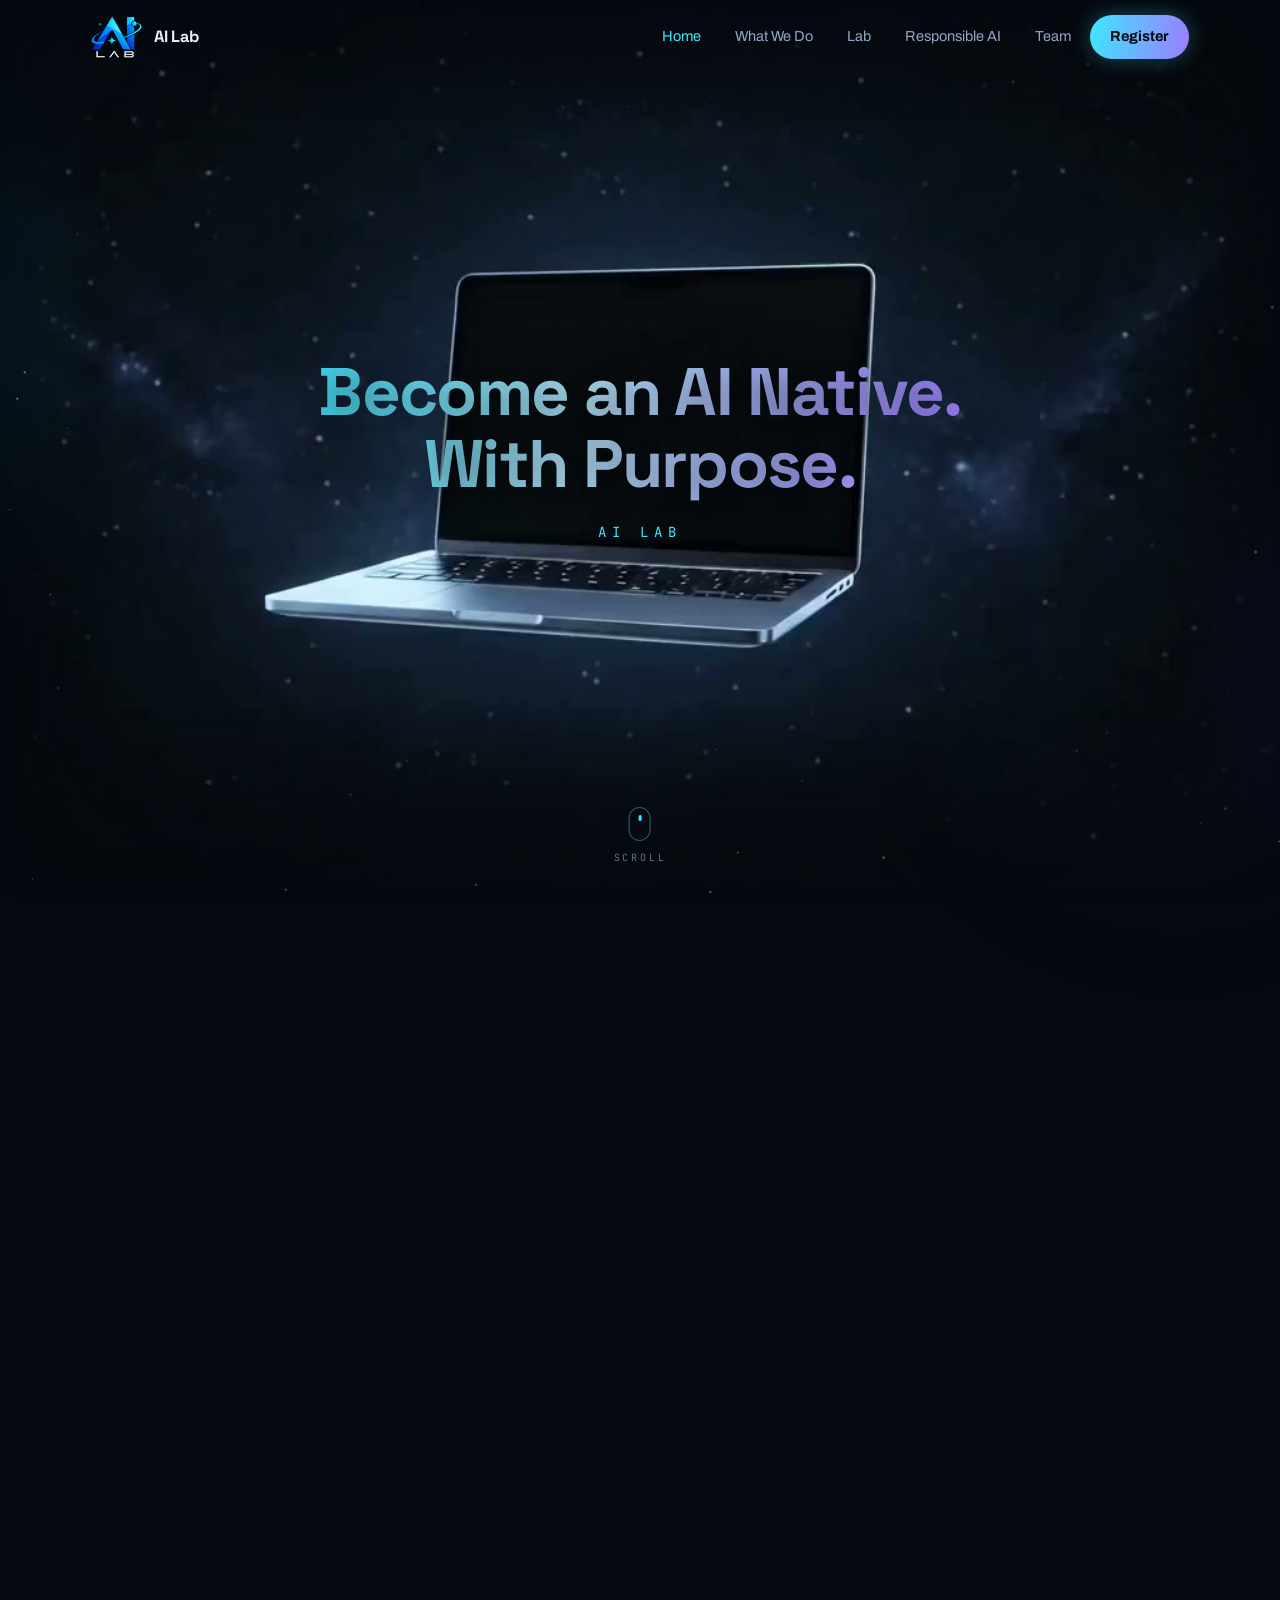
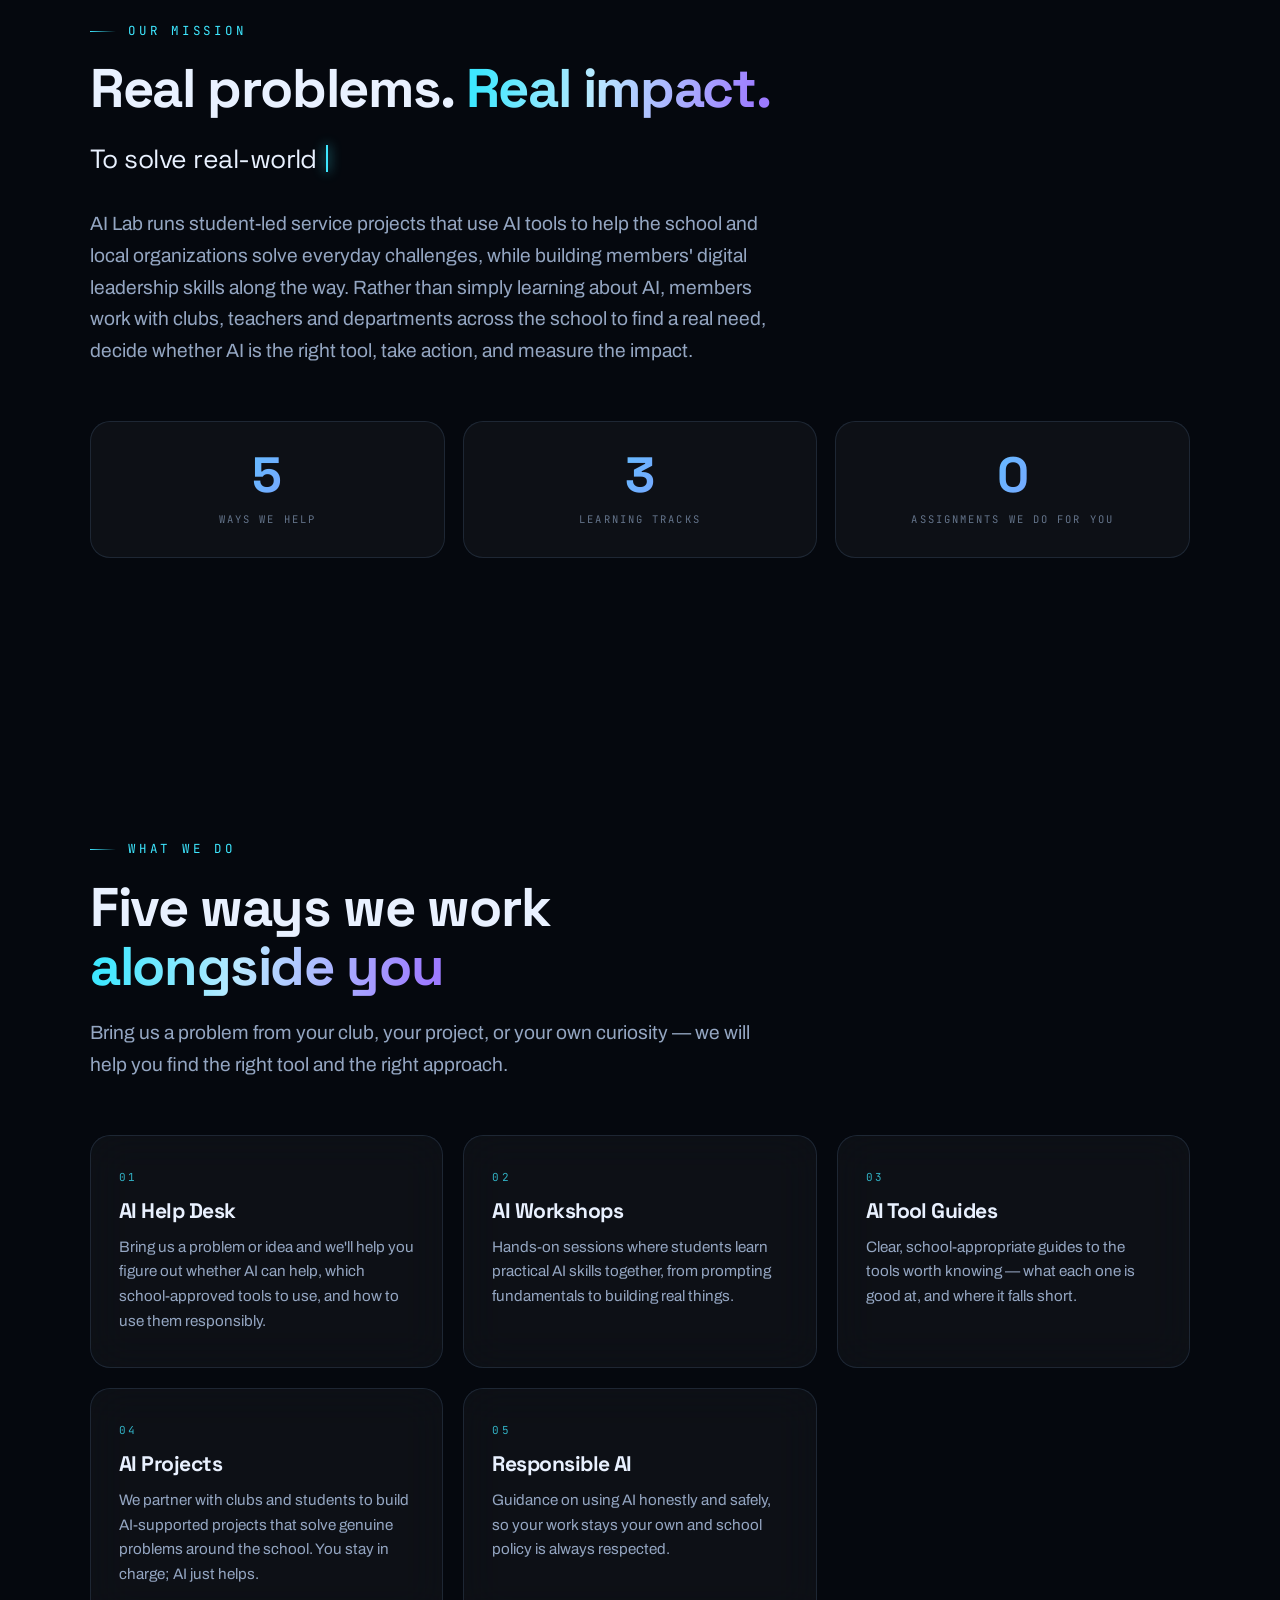
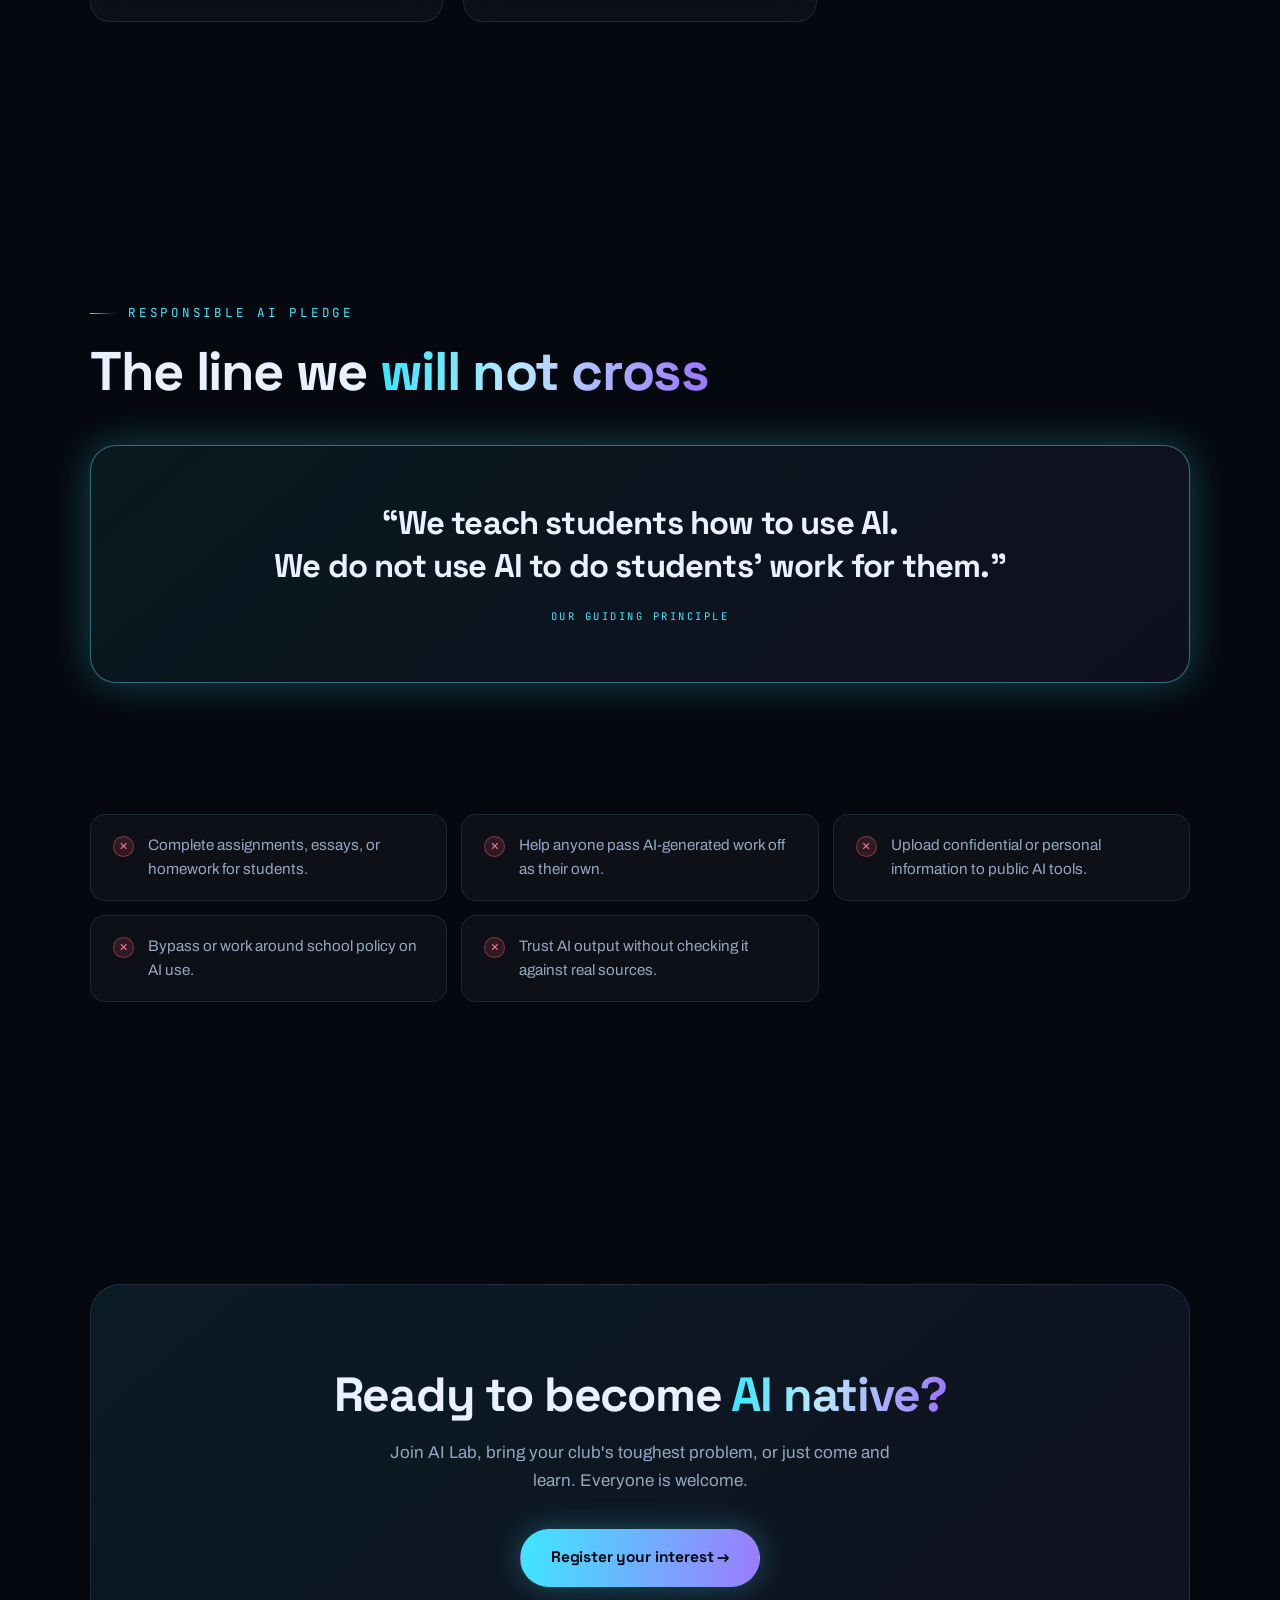
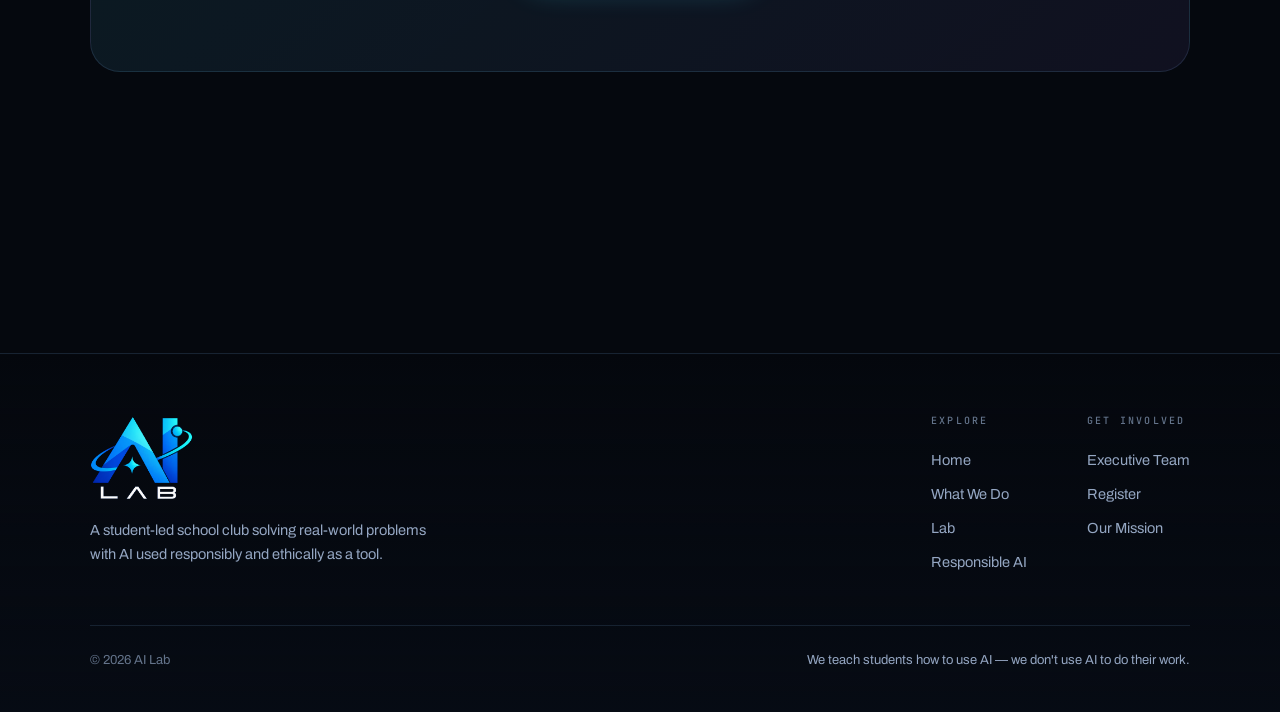
==== commit a6ccf95c: "Rebrand to AI Lab, add logo, and loop the hero typewriter - Rename AI Club to AI Lab across all page" ====
--- a/index.html
+++ b/index.html
@@ -3,19 +3,20 @@
 <head>
 <meta charset="UTF-8">
 <meta name="viewport" content="width=device-width, initial-scale=1">
-<title>AI Club — Become an AI Native. With Purpose.</title>
-<meta name="description" content="AI Club is a student-led club at Stamford American International School, solving real-world problems with AI used responsibly and ethically as a tool.">
+<title>AI Lab — Become an AI Native. With Purpose.</title>
+<meta name="description" content="AI Lab is a student-led school club solving real-world problems with AI used responsibly and ethically as a tool.">
 
 <link rel="preconnect" href="https://fonts.googleapis.com">
 <link rel="preconnect" href="https://fonts.gstatic.com" crossorigin>
 <link href="https://fonts.googleapis.com/css2?family=Space+Grotesk:wght@500;600;700&family=Archivo:wght@400;500;600&family=JetBrains+Mono:wght@400;500&display=swap" rel="stylesheet">
 <link rel="stylesheet" href="assets/css/site.css">
+<link rel="icon" type="image/png" href="assets/img/ai-lab-logo.png">
 </head>
 <body>
 
 <!-- ===================== LOADER ===================== -->
 <div id="loader">
-  <div class="l-brand grad-text">AI Club</div>
+  <div class="l-brand grad-text">AI Lab</div>
   <div class="l-bar"><div class="l-fill"></div></div>
   <div class="l-pct">0%</div>
 </div>
@@ -30,13 +31,9 @@
 <header class="nav">
   <div class="nav-inner">
     <a class="brand" href="index.html">
-      <!-- CLUB LOGO PLACEHOLDER - replace this <div> with <img src="assets/img/club-logo.png" alt="AI Club logo"> -->
-      <div class="logo-slot" title="Club logo placeholder">CLUB<br>LOGO</div>
-      <!-- SCHOOL LOGO PLACEHOLDER - replace this <div> with <img src="assets/img/school-logo.png" alt="Stamford American International School logo"> -->
-      <div class="logo-slot school" title="School logo placeholder">SCH<br>LOGO</div>
+      <img class="brand-logo" src="assets/img/ai-lab-logo.png" alt="AI Lab logo">
       <span class="brand-text">
-        <span class="brand-name">AI Club</span>
-        <span class="brand-sub">Stamford American</span>
+        <span class="brand-name">AI Lab</span>
       </span>
     </a>
 
@@ -68,13 +65,11 @@
       <!-- Opening scene: slogan in front of the floating monitor -->
       <div class="hero-slogan">
         <h1 class="grad-text">Become an AI Native. With Purpose.</h1>
-        <div class="sub">AI Club</div>
+        <div class="sub">AI Lab</div>
       </div>
 
       <!-- Revealed once the camera is inside the screen -->
       <div class="hero-typed">
-        <div class="typed-line"></div>
-        <div class="typed-line"></div>
         <div class="typed-line"></div>
       </div>
 
@@ -95,14 +90,14 @@
 
       <!-- The tagline types itself out when it scrolls into view -->
       <p class="lead reveal" data-delay="120" style="font-family:var(--font-display);font-size:clamp(1.15rem,2.4vw,1.65rem);color:var(--text);line-height:1.45;letter-spacing:-0.02em;max-width:26ch;">
-        <span data-typewriter="To solve real-world problems within SAIS and the wider community using AI responsibly and ethically as a tool to create positive impact."></span>
+        <span data-typewriter="To solve real-world problems within our school and the wider community using AI responsibly and ethically as a tool to create positive impact."></span>
       </p>
 
       <p class="lead reveal" data-delay="180" style="margin-top:30px;">
-        AI Club runs student-led service projects that use AI tools to help the school and
+        AI Lab runs student-led service projects that use AI tools to help the school and
         local organizations solve everyday challenges, while building members' digital
         leadership skills along the way. Rather than simply learning about AI, members work
-        with clubs, teachers and departments across Stamford American to find a real need,
+        with clubs, teachers and departments across the school to find a real need,
         decide whether AI is the right tool, take action, and measure the impact.
       </p>
 
@@ -170,7 +165,7 @@
       </div>
 
       <p class="lead reveal" data-delay="60" style="margin-top:54px;">
-        To keep that promise concrete, here is what the Club will <strong style="color:var(--text)">not</strong> do:
+        To keep that promise concrete, here is what the Lab will <strong style="color:var(--text)">not</strong> do:
       </p>
 
       <ul class="nope-list">
@@ -188,7 +183,7 @@
     <div class="wrap">
       <div class="cta-band reveal">
         <h2>Ready to become <span class="grad-text">AI native?</span></h2>
-        <p>Join AI Club, bring your club's toughest problem, or just come and learn. Everyone at Stamford American is welcome.</p>
+        <p>Join AI Lab, bring your club's toughest problem, or just come and learn. Everyone is welcome.</p>
         <a class="btn btn-primary" href="register.html">Register your interest →</a>
       </div>
     </div>
@@ -202,12 +197,9 @@
     <div class="footer-top">
       <div class="footer-brand">
         <div class="footer-logos">
-          <!-- CLUB LOGO PLACEHOLDER - replace this <div> with <img src="assets/img/club-logo.png" alt="AI Club logo"> -->
-          <div class="logo-slot" title="Club logo placeholder">CLUB<br>LOGO</div>
-          <!-- SCHOOL LOGO PLACEHOLDER - replace this <div> with <img src="assets/img/school-logo.png" alt="Stamford American International School logo"> -->
-          <div class="logo-slot school" title="School logo placeholder">SCH<br>LOGO</div>
+          <img class="footer-logo" src="assets/img/ai-lab-logo.png" alt="AI Lab logo">
         </div>
-        <p>A student-led club at Stamford American International School, solving real-world problems with AI used responsibly and ethically as a tool.</p>
+        <p>A student-led school club solving real-world problems with AI used responsibly and ethically as a tool.</p>
       </div>
 
       <div class="footer-cols">
@@ -228,7 +220,7 @@
     </div>
 
     <div class="footer-bottom">
-      <span>© 2026 AI Club · Stamford American International School</span>
+      <span>© 2026 AI Lab</span>
       <span class="principle">We teach students how to use AI — we don't use AI to do their work.</span>
     </div>
   </div>
--- a/assets/css/site.css
+++ b/assets/css/site.css
@@ -1,5 +1,5 @@
 /* ============================================================
-   AI Club — shared design system
+   AI Lab — shared design system
    One stylesheet powers every page: index.html, register.html, team.html
    ============================================================ */
 
@@ -207,26 +207,9 @@
 
 .brand { display: flex; align-items: center; gap: 12px; flex-shrink: 0; }
 
-/* Logo placeholder chips — swap the <img> inside for real files */
-.logo-slot {
-  height: 38px;
-  width: 38px;
-  border-radius: 10px;
-  display: grid;
-  place-items: center;
-  flex-shrink: 0;
-  background: linear-gradient(140deg, rgba(62,231,255,0.16), rgba(157,123,255,0.16));
-  border: 1px dashed var(--border-hi);
-  font-family: var(--font-mono);
-  font-size: 8px;
-  letter-spacing: 0.06em;
-  color: var(--cyan);
-  text-align: center;
-  line-height: 1.15;
-  overflow: hidden;
-}
-.logo-slot img { width: 100%; height: 100%; object-fit: contain; }
-.logo-slot.school { border-style: dashed; color: var(--violet); }
+/* Club logo */
+.brand-logo { height: 42px; width: auto; display: block; flex-shrink: 0; }
+.footer-logo { height: 84px; width: auto; display: block; }
 
 .brand-text { display: flex; flex-direction: column; line-height: 1.1; }
 .brand-name {
@@ -433,9 +416,7 @@
   /* A soft dark halo keeps the text readable over the bright nodes */
   text-shadow: 0 2px 30px rgba(5, 8, 14, 0.98), 0 0 70px rgba(5, 8, 14, 0.95);
 }
-.typed-line:nth-child(1) { color: #ffffff; }
-.typed-line:nth-child(2) { color: #cfeaff; }
-.typed-line:nth-child(3) { color: #ffffff; }
+.typed-line { color: #ffffff; }
 
 /* Blinking caret shared by every typewriter on the site */
 .caret {
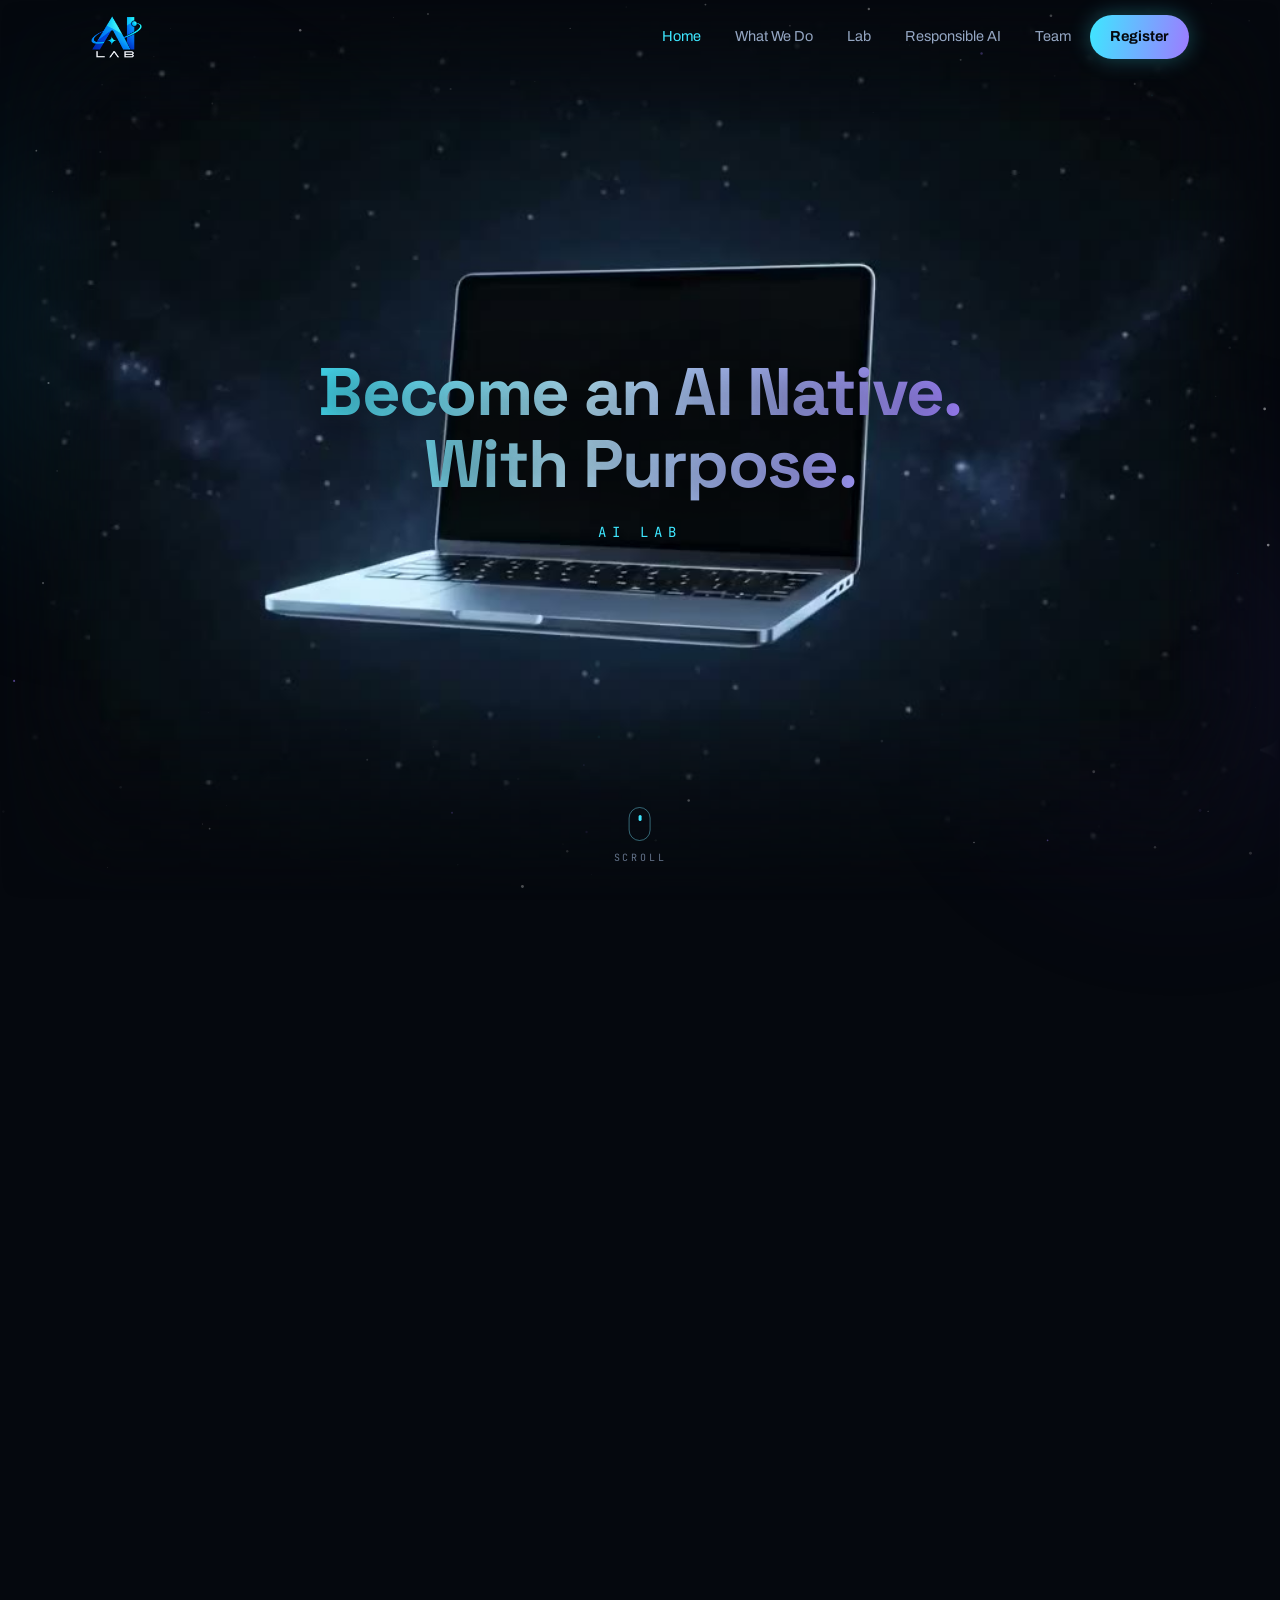
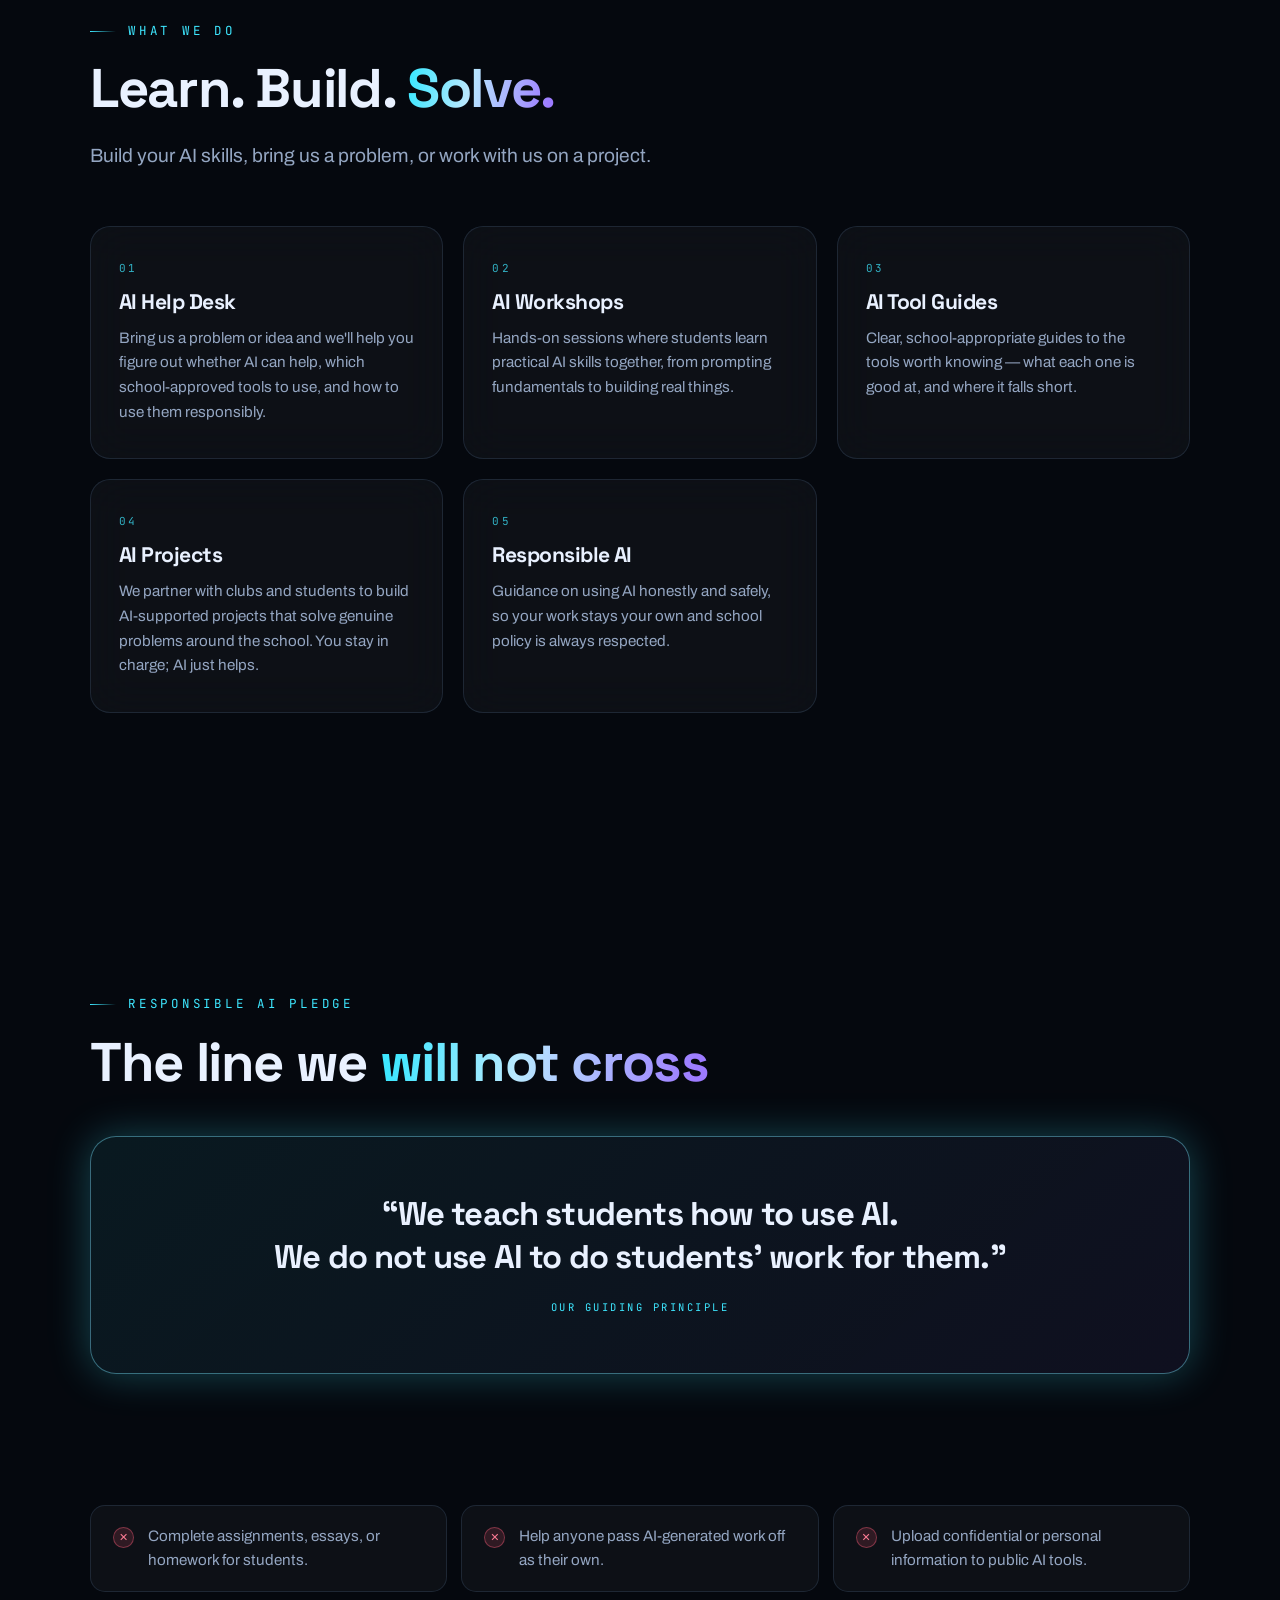
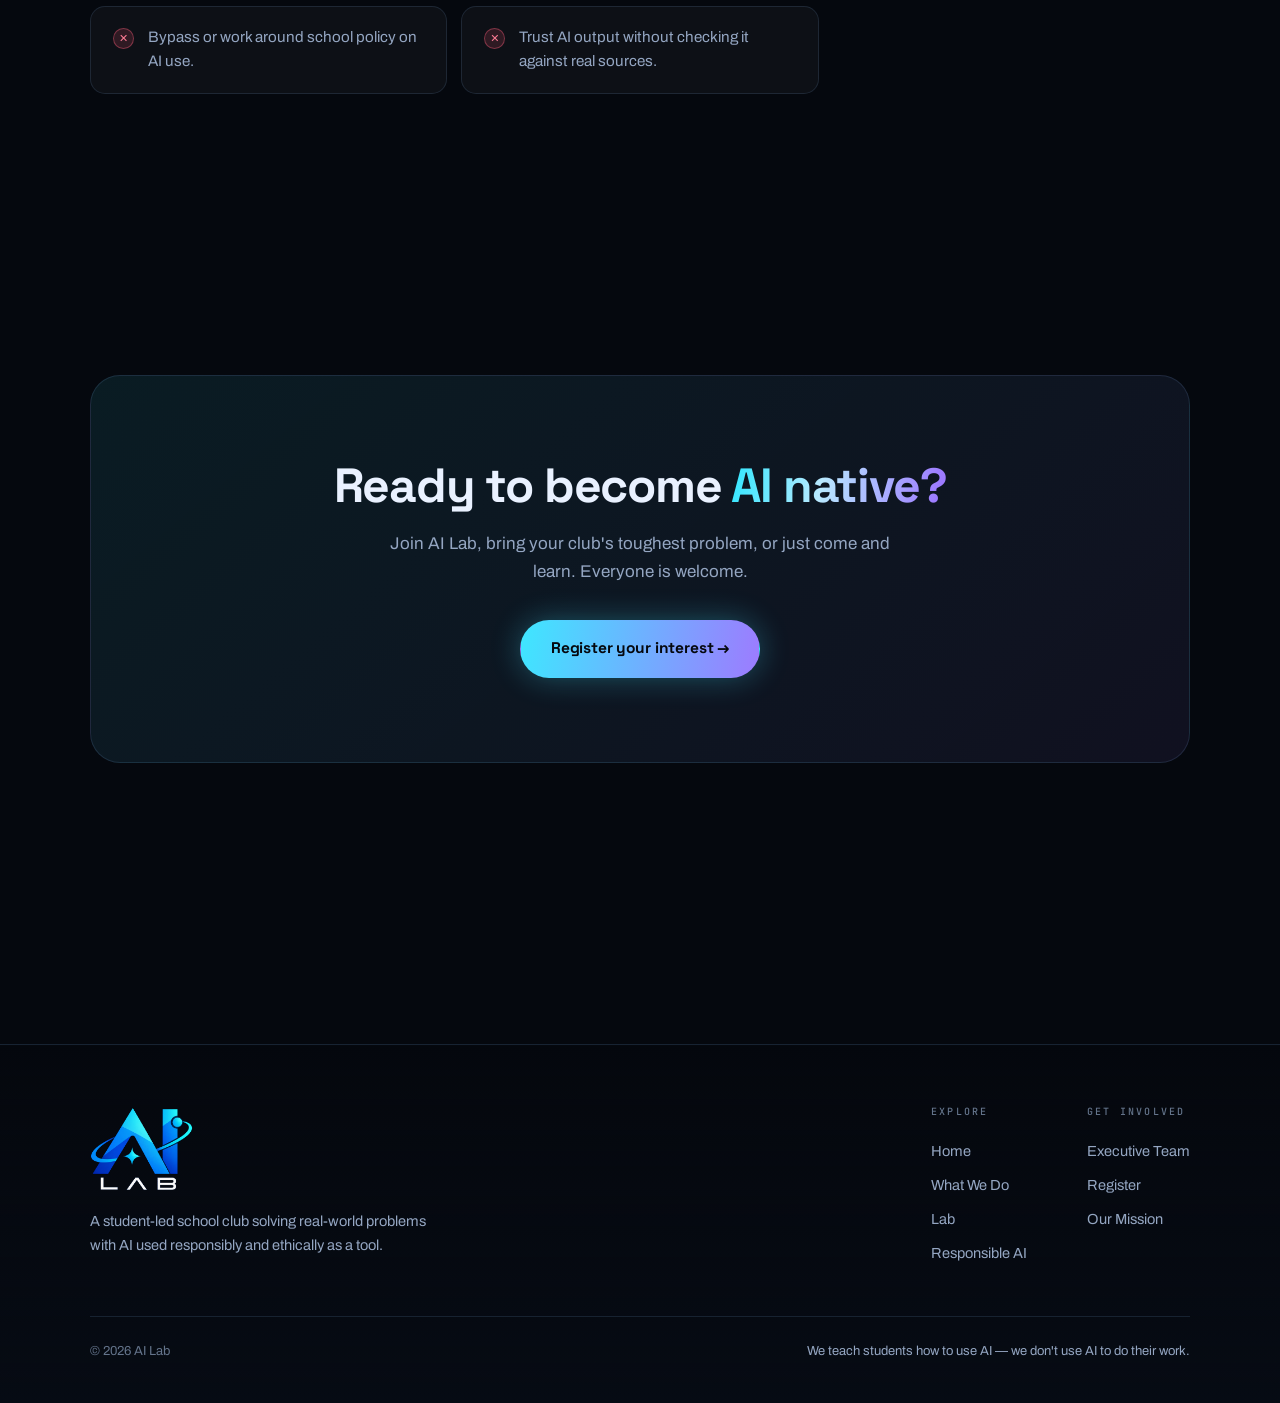
==== commit b7923138: "Type out the mission in the hero and refresh What We Do - Hero typewriter now types "OUR MISSION", t" ====
--- a/index.html
+++ b/index.html
@@ -32,9 +32,6 @@
   <div class="nav-inner">
     <a class="brand" href="index.html">
       <img class="brand-logo" src="assets/img/ai-lab-logo.png" alt="AI Lab logo">
-      <span class="brand-text">
-        <span class="brand-name">AI Lab</span>
-      </span>
     </a>
 
     <button class="nav-toggle" aria-label="Toggle menu" aria-expanded="false"><span></span></button>
@@ -58,6 +55,8 @@
        the animation dissolves into the page with no box, border or hard edge.
   -->
   <section class="hero-scroll" id="top">
+    <!-- Scroll target for "Our Mission" links: sits where the mission types out -->
+    <div id="mission" class="hero-anchor" aria-hidden="true"></div>
     <div class="hero-stage">
       <canvas id="frameCanvas"></canvas>
       <canvas id="netCanvas"></canvas>
@@ -68,43 +67,17 @@
         <div class="sub">AI Lab</div>
       </div>
 
-      <!-- Revealed once the camera is inside the screen -->
+      <!-- Revealed once the camera is inside the screen.
+           Each block types out in order; the copy is in data-text. -->
       <div class="hero-typed">
-        <div class="typed-line"></div>
+        <h2 class="typed-line mission-title" data-text="OUR MISSION"></h2>
+        <p class="typed-line mission-tagline" data-text="Learn AI. Solve real problems. Create impact."></p>
+        <p class="typed-line mission-body" data-text="AI Lab builds practical AI skills through student-led service projects. We work with clubs, organisations, and the community to identify real needs, decide where AI can help, take action, and measure the impact."></p>
       </div>
 
       <div class="scroll-hint">
         <span class="mouse"></span>
         <span>Scroll</span>
-      </div>
-    </div>
-  </section>
-
-  <!-- ===================== MISSION ===================== -->
-  <section class="section" id="mission">
-    <div class="wrap">
-      <p class="eyebrow reveal">Our Mission</p>
-      <h2 class="section-title reveal" data-delay="60">
-        Real problems. <span class="grad-text">Real impact.</span>
-      </h2>
-
-      <!-- The tagline types itself out when it scrolls into view -->
-      <p class="lead reveal" data-delay="120" style="font-family:var(--font-display);font-size:clamp(1.15rem,2.4vw,1.65rem);color:var(--text);line-height:1.45;letter-spacing:-0.02em;max-width:26ch;">
-        <span data-typewriter="To solve real-world problems within our school and the wider community using AI responsibly and ethically as a tool to create positive impact."></span>
-      </p>
-
-      <p class="lead reveal" data-delay="180" style="margin-top:30px;">
-        AI Lab runs student-led service projects that use AI tools to help the school and
-        local organizations solve everyday challenges, while building members' digital
-        leadership skills along the way. Rather than simply learning about AI, members work
-        with clubs, teachers and departments across the school to find a real need,
-        decide whether AI is the right tool, take action, and measure the impact.
-      </p>
-
-      <div class="stat-row">
-        <div class="stat reveal"><div class="num"><span data-count="5">0</span></div><div class="lbl">Ways we help</div></div>
-        <div class="stat reveal" data-delay="80"><div class="num"><span data-count="3">0</span></div><div class="lbl">Learning tracks</div></div>
-        <div class="stat reveal" data-delay="160"><div class="num"><span data-count="0">0</span></div><div class="lbl">Assignments we do for you</div></div>
       </div>
     </div>
   </section>
@@ -113,10 +86,9 @@
   <section class="section" id="what-we-do">
     <div class="wrap">
       <p class="eyebrow reveal">What We Do</p>
-      <h2 class="section-title reveal" data-delay="60">Five ways we work <span class="grad-text">alongside you</span></h2>
+      <h2 class="section-title reveal" data-delay="60">Learn. Build. <span class="grad-text">Solve.</span></h2>
       <p class="lead reveal" data-delay="120">
-        Bring us a problem from your club, your project, or your own curiosity — we will help
-        you find the right tool and the right approach.
+        Build your AI skills, bring us a problem, or work with us on a project.
       </p>
 
       <div class="card-grid">
--- a/assets/css/site.css
+++ b/assets/css/site.css
@@ -210,23 +210,6 @@
 /* Club logo */
 .brand-logo { height: 42px; width: auto; display: block; flex-shrink: 0; }
 .footer-logo { height: 84px; width: auto; display: block; }
-
-.brand-text { display: flex; flex-direction: column; line-height: 1.1; }
-.brand-name {
-  font-family: var(--font-display);
-  font-weight: 700;
-  font-size: 1.02rem;
-  letter-spacing: -0.02em;
-  white-space: nowrap;
-}
-.brand-sub {
-  font-family: var(--font-mono);
-  font-size: 9.5px;
-  letter-spacing: 0.15em;
-  text-transform: uppercase;
-  color: var(--text-dim);
-  white-space: nowrap;
-}
 
 .nav-links { display: flex; align-items: center; gap: 4px; }
 .nav-links a {
@@ -318,6 +301,17 @@
   position: relative;
   height: 520vh;          /* scroll distance that drives the frame sequence */
   z-index: 2;
+}
+/* Invisible target for #mission links: 78% of the hero's scroll distance,
+   just after the typewriter starts. The +90px cancels the offset that anchor
+   scrolling subtracts for the navbar. */
+.hero-anchor {
+  position: absolute;
+  left: 0;
+  width: 1px;
+  height: 1px;
+  top: calc(0.78 * (100% - 100vh) + 90px);
+  pointer-events: none;
 }
 .hero-stage {
   position: sticky;
@@ -408,15 +402,40 @@
 .hero-typed.on { opacity: 1; }
 
 .typed-line {
+  display: grid;             /* the invisible full copy and the typed text share one cell */
+  width: 100%;
+  margin: 0;
+  /* A soft dark halo keeps the text readable over the bright nodes */
+  text-shadow: 0 2px 30px rgba(5, 8, 14, 0.98), 0 0 70px rgba(5, 8, 14, 0.95);
+}
+.typed-line > span { grid-area: 1 / 1; }
+.typed-ghost { visibility: hidden; }
+
+.mission-title {
+  font-family: var(--font-display);
+  font-weight: 700;
+  font-size: clamp(2.4rem, 7vw, 5.4rem);
+  letter-spacing: 0.06em;
+  line-height: 1;
+  color: var(--cyan);
+  text-shadow: 0 0 44px rgba(62, 231, 255, 0.35), 0 2px 30px rgba(5, 8, 14, 0.98);
+}
+.mission-tagline {
   font-family: var(--font-display);
   font-weight: 700;
   font-size: clamp(1.15rem, 3.1vw, 2.35rem);
   letter-spacing: -0.02em;
-  min-height: 1.25em;
-  /* A soft dark halo keeps the text readable over the bright nodes */
-  text-shadow: 0 2px 30px rgba(5, 8, 14, 0.98), 0 0 70px rgba(5, 8, 14, 0.95);
-}
-.typed-line { color: #ffffff; }
+  line-height: 1.25;
+  color: #ffffff;
+}
+.mission-body {
+  max-width: 46rem;
+  margin-top: 4px;
+  font-family: var(--font-body);
+  font-size: clamp(1rem, 1.55vw, 1.25rem);
+  line-height: 1.65;
+  color: #d3e0f2;
+}
 
 /* Blinking caret shared by every typewriter on the site */
 .caret {
@@ -933,7 +952,6 @@
   .nav-links a { padding: 14px 16px; font-size: 16px; border-radius: 12px; }
   .nav-cta { text-align: center; justify-content: center; margin-top: 10px; }
   .nav.scrolled .nav-inner { max-width: none; margin: 0 12px; }
-  .brand-sub { display: none; }
 }
 
 @media (max-width: 760px) {
@@ -952,7 +970,9 @@
   .card-grid, .nope-list, .team-grid { grid-template-columns: 1fr; }
   .hero-slogan h1 { font-size: clamp(1.75rem, 7.6vw, 2.3rem); }
   .hero-slogan .sub { letter-spacing: 0.3em; }
-  .typed-line { font-size: clamp(1.02rem, 5.2vw, 1.4rem); }
+  .mission-title { font-size: clamp(2rem, 11vw, 2.6rem); }
+  .mission-tagline { font-size: clamp(1.02rem, 5.2vw, 1.4rem); }
+  .mission-body { font-size: 0.95rem; line-height: 1.55; }
   .scroll-hint { bottom: 20px; }
   .footer-cols { gap: 30px; width: 100%; justify-content: space-between; }
 }
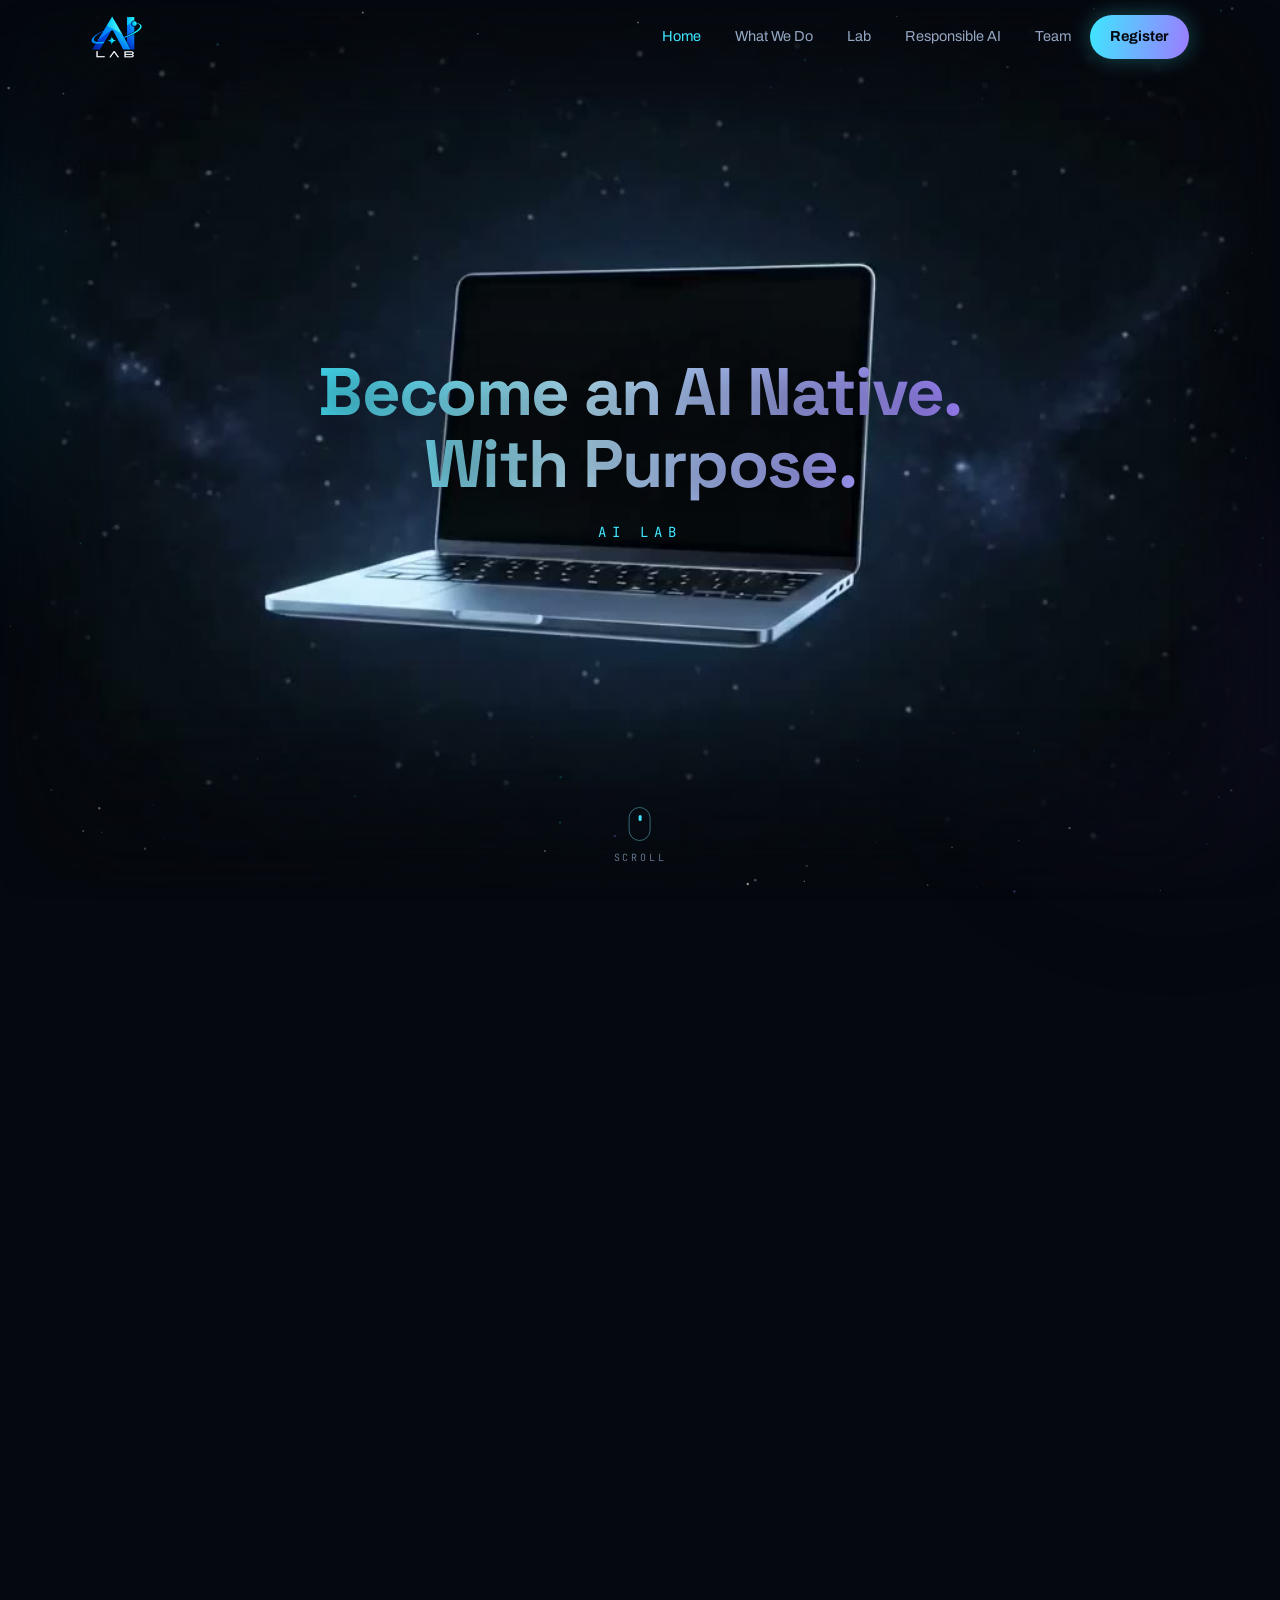
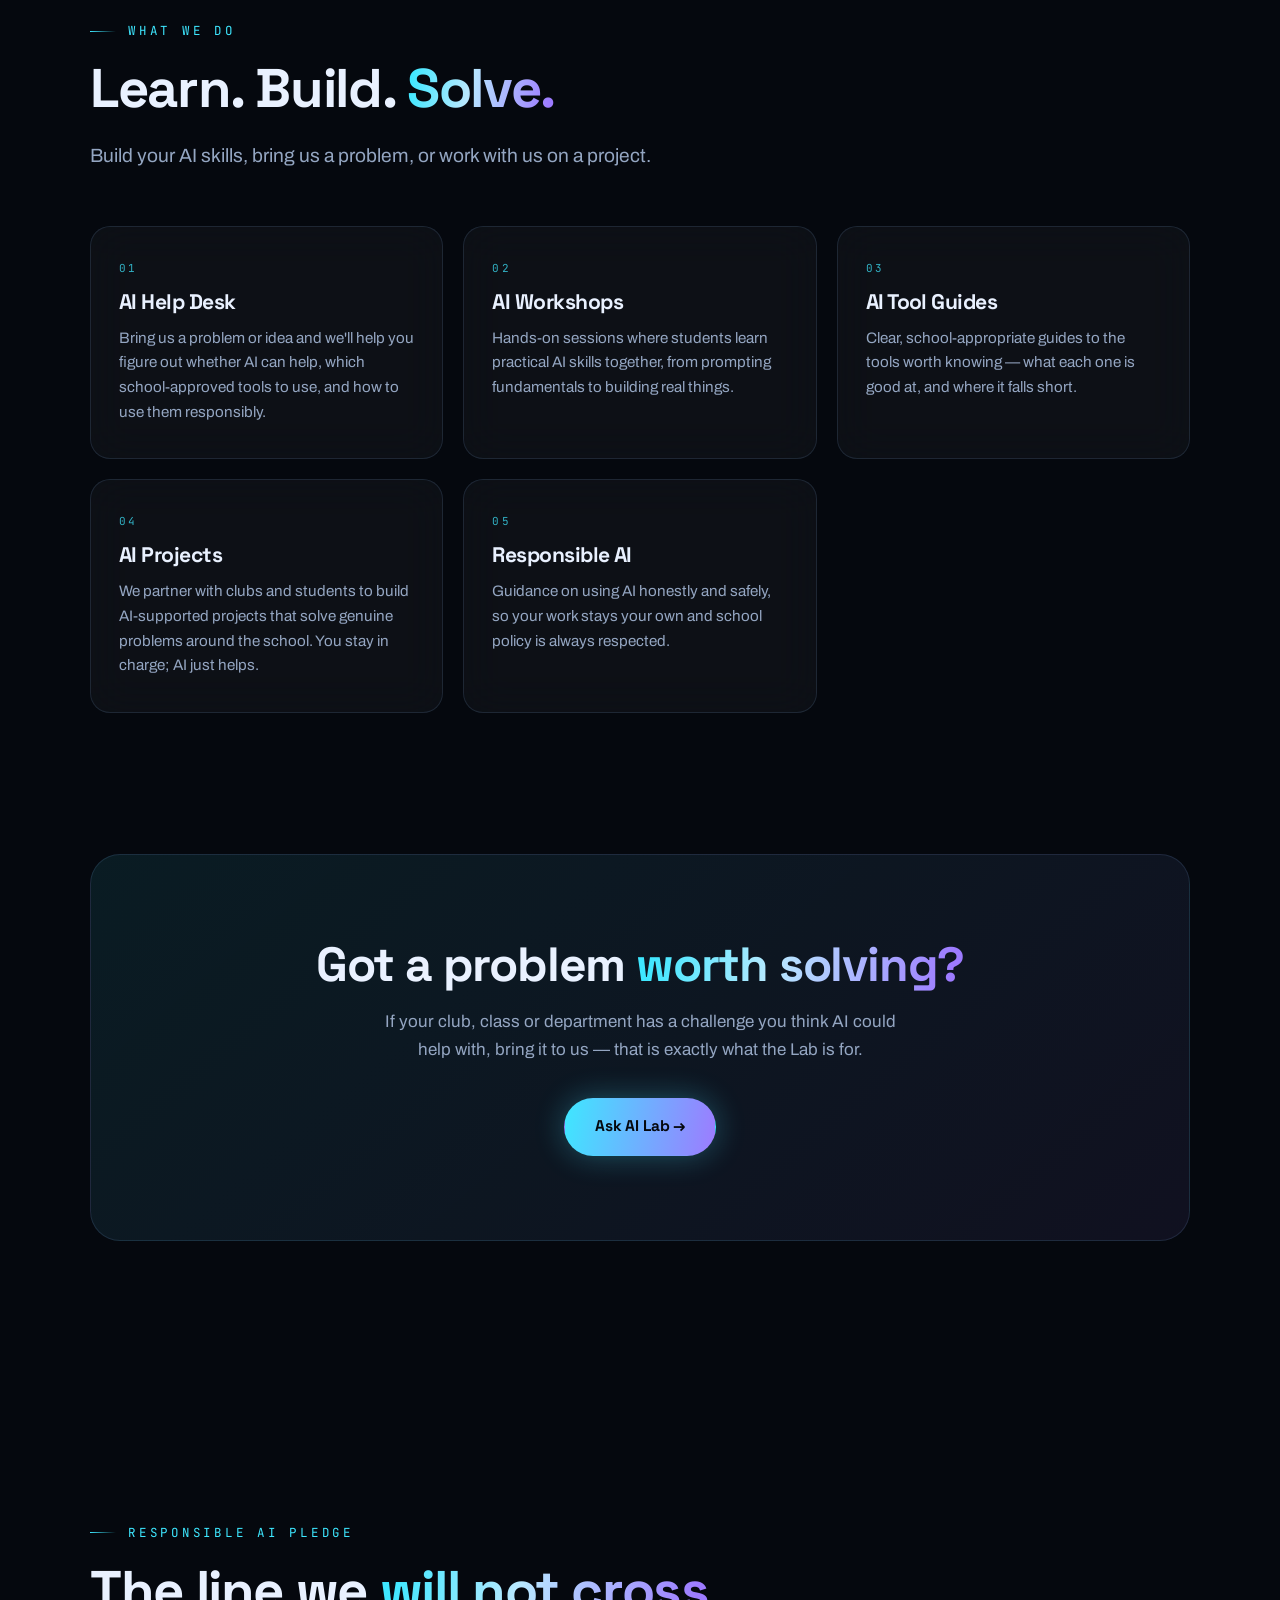
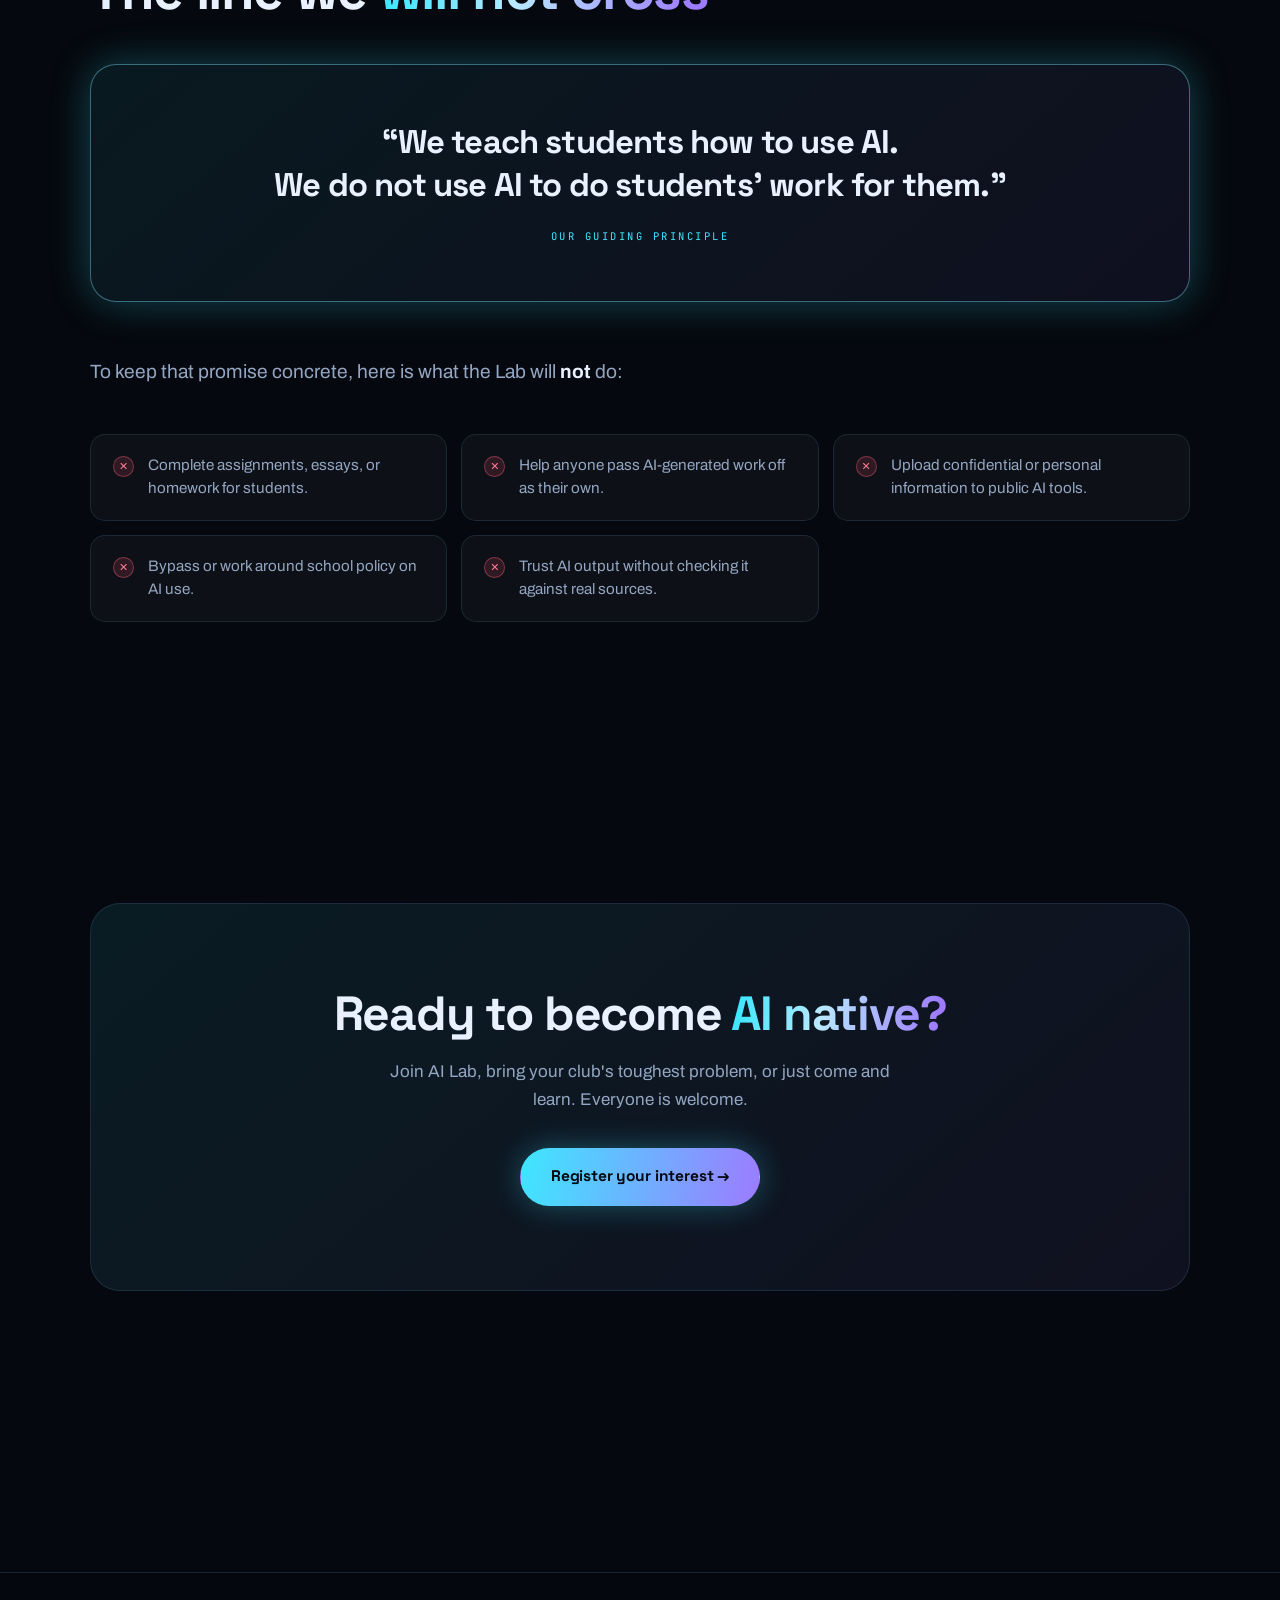
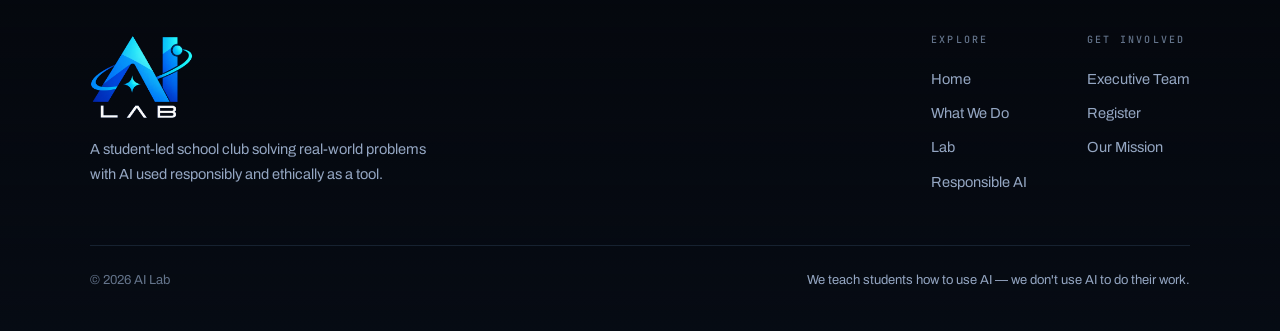
==== commit eaae3086: "Add co-founders, Ask AI Lab block, and launch update - Team: Aiden Neary (Co-founder / President) an" ====
--- a/index.html
+++ b/index.html
@@ -121,6 +121,17 @@
           <h3>Responsible AI</h3>
           <p>Guidance on using AI honestly and safely, so your work stays your own and school policy is always respected.</p>
         </article>
+      </div>
+    </div>
+  </section>
+
+  <!-- ===================== ASK AI LAB ===================== -->
+  <section class="section" id="ask" style="padding-top:0;">
+    <div class="wrap">
+      <div class="cta-band reveal">
+        <h2>Got a problem <span class="grad-text">worth solving?</span></h2>
+        <p>If your club, class or department has a challenge you think AI could help with, bring it to us — that is exactly what the Lab is for.</p>
+        <a class="btn btn-primary" href="register.html">Ask AI Lab →</a>
       </div>
     </div>
   </section>
--- a/assets/css/site.css
+++ b/assets/css/site.css
@@ -843,6 +843,14 @@
   padding: 8px;
 }
 .avatar-slot img { width: 100%; height: 100%; object-fit: cover; border-radius: 50%; }
+.avatar-slot.photo { padding: 0; border: 2px solid var(--border-hi); }
+
+/* Co-founders sit in their own centred row with larger photos */
+.team-grid.leaders {
+  max-width: 782px;          /* two 380px cards plus the gap */
+  margin: 20px auto 22px;
+}
+.member.lead .avatar-slot { width: 150px; height: 150px; }
 .member h3 { font-size: 1.2rem; margin-bottom: 8px; }
 .member .role {
   font-family: var(--font-mono);
@@ -967,7 +975,7 @@
 
 @media (max-width: 480px) {
   .hero-scroll { height: 350vh; }
-  .card-grid, .nope-list, .team-grid { grid-template-columns: 1fr; }
+  .card-grid, .nope-list, .team-grid, .team-grid.leaders { grid-template-columns: 1fr; }
   .hero-slogan h1 { font-size: clamp(1.75rem, 7.6vw, 2.3rem); }
   .hero-slogan .sub { letter-spacing: 0.3em; }
   .mission-title { font-size: clamp(2rem, 11vw, 2.6rem); }
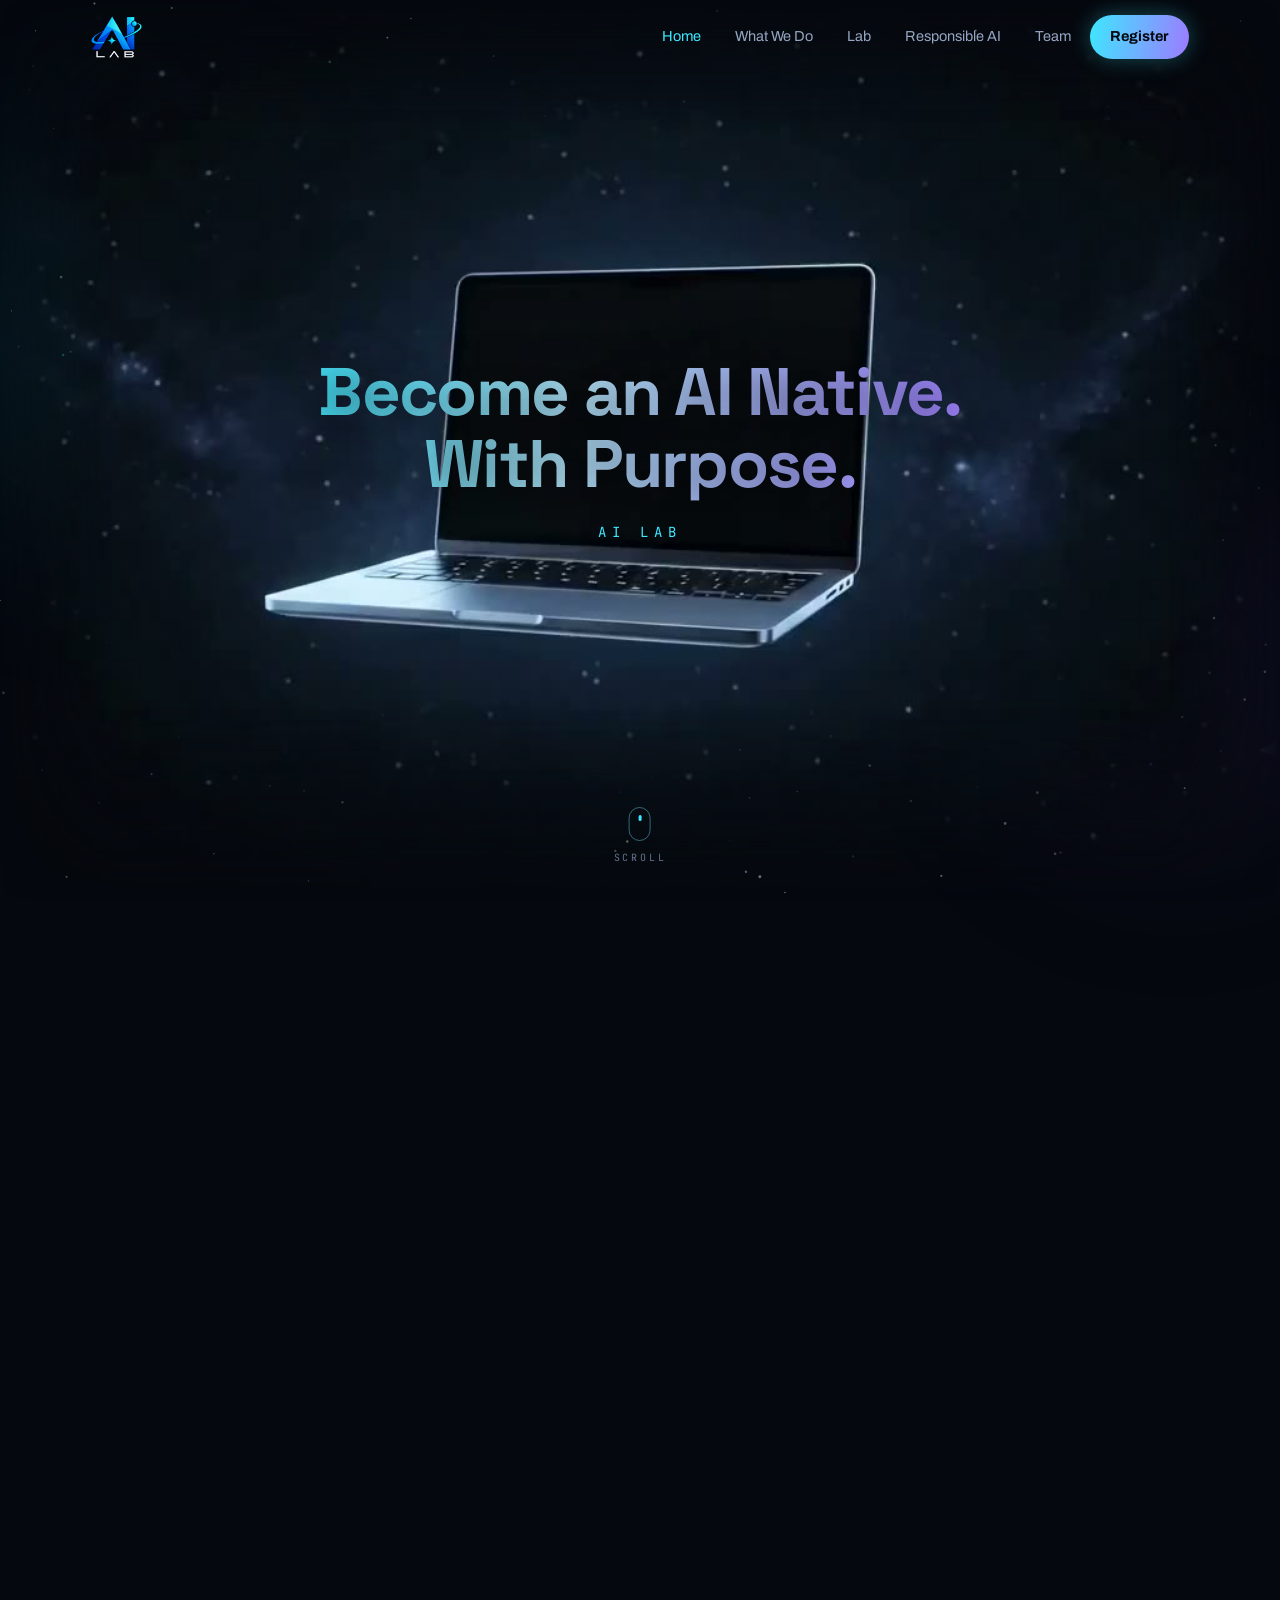
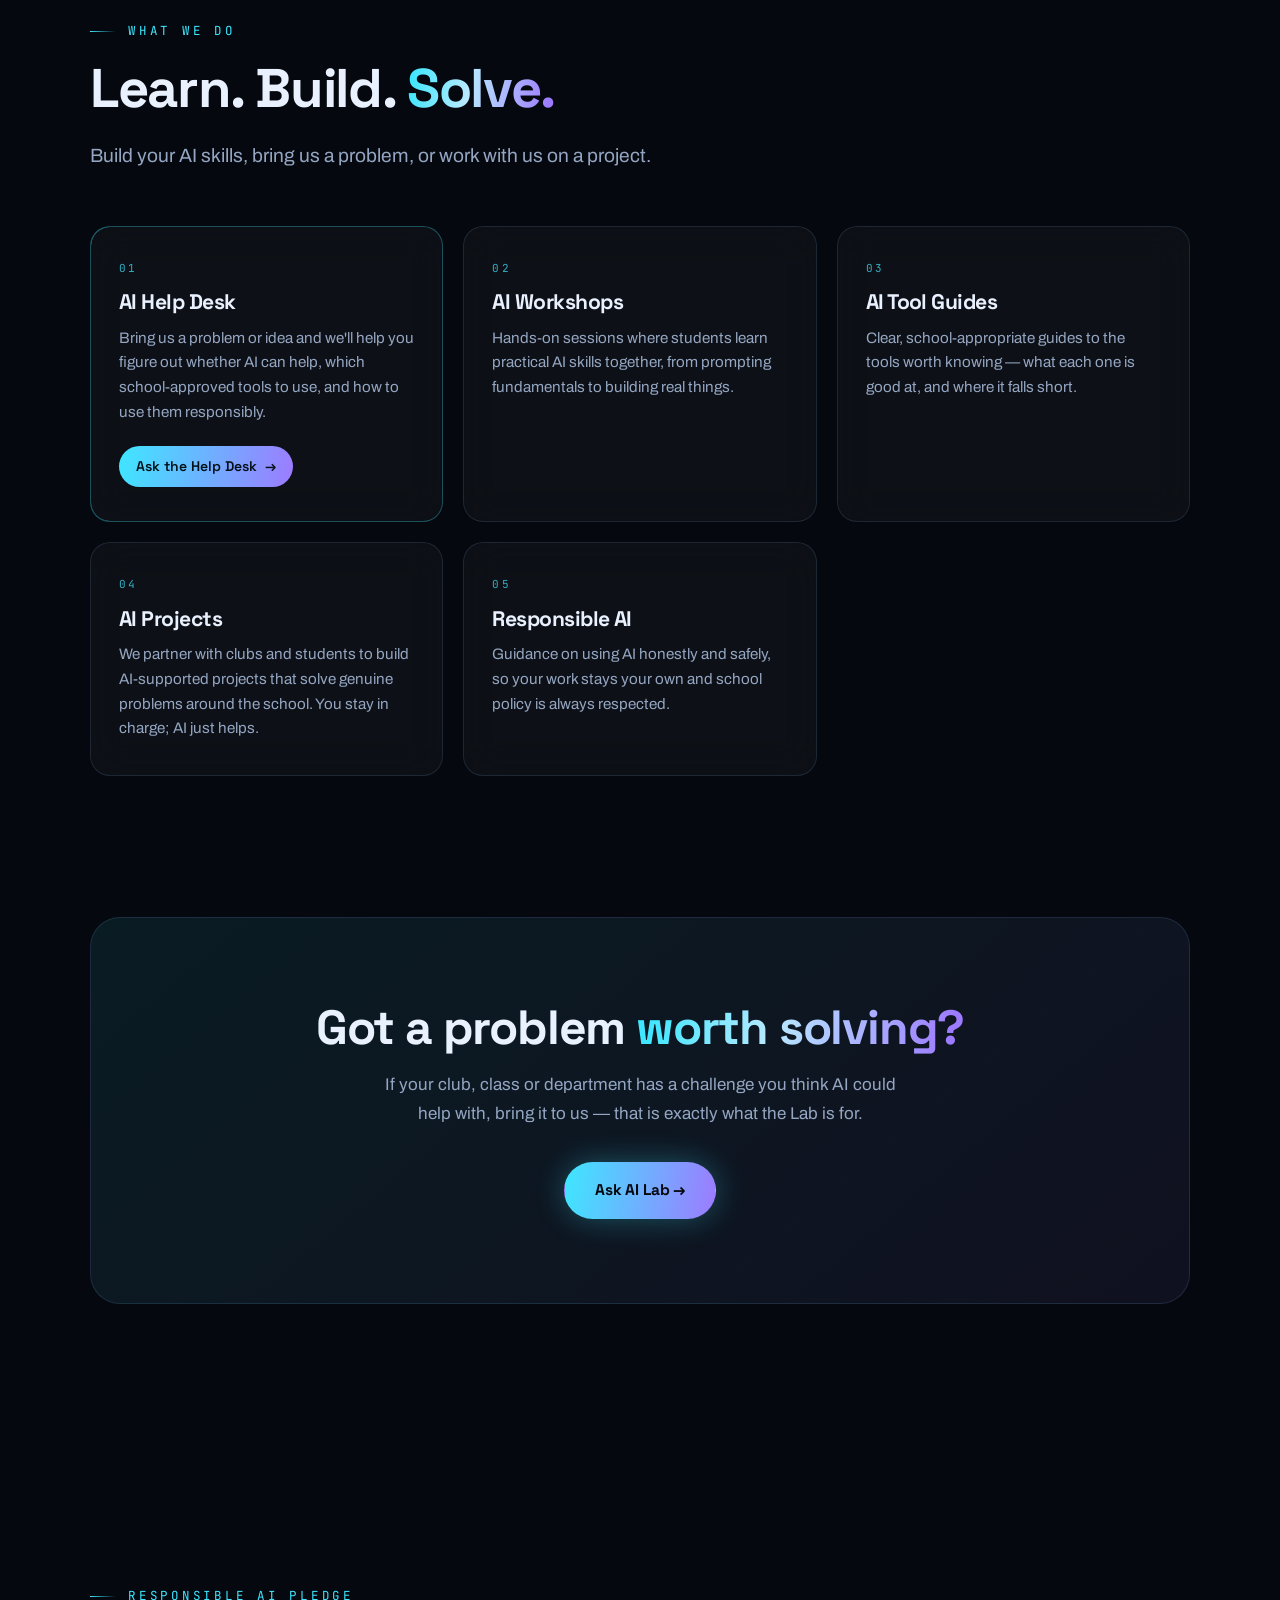
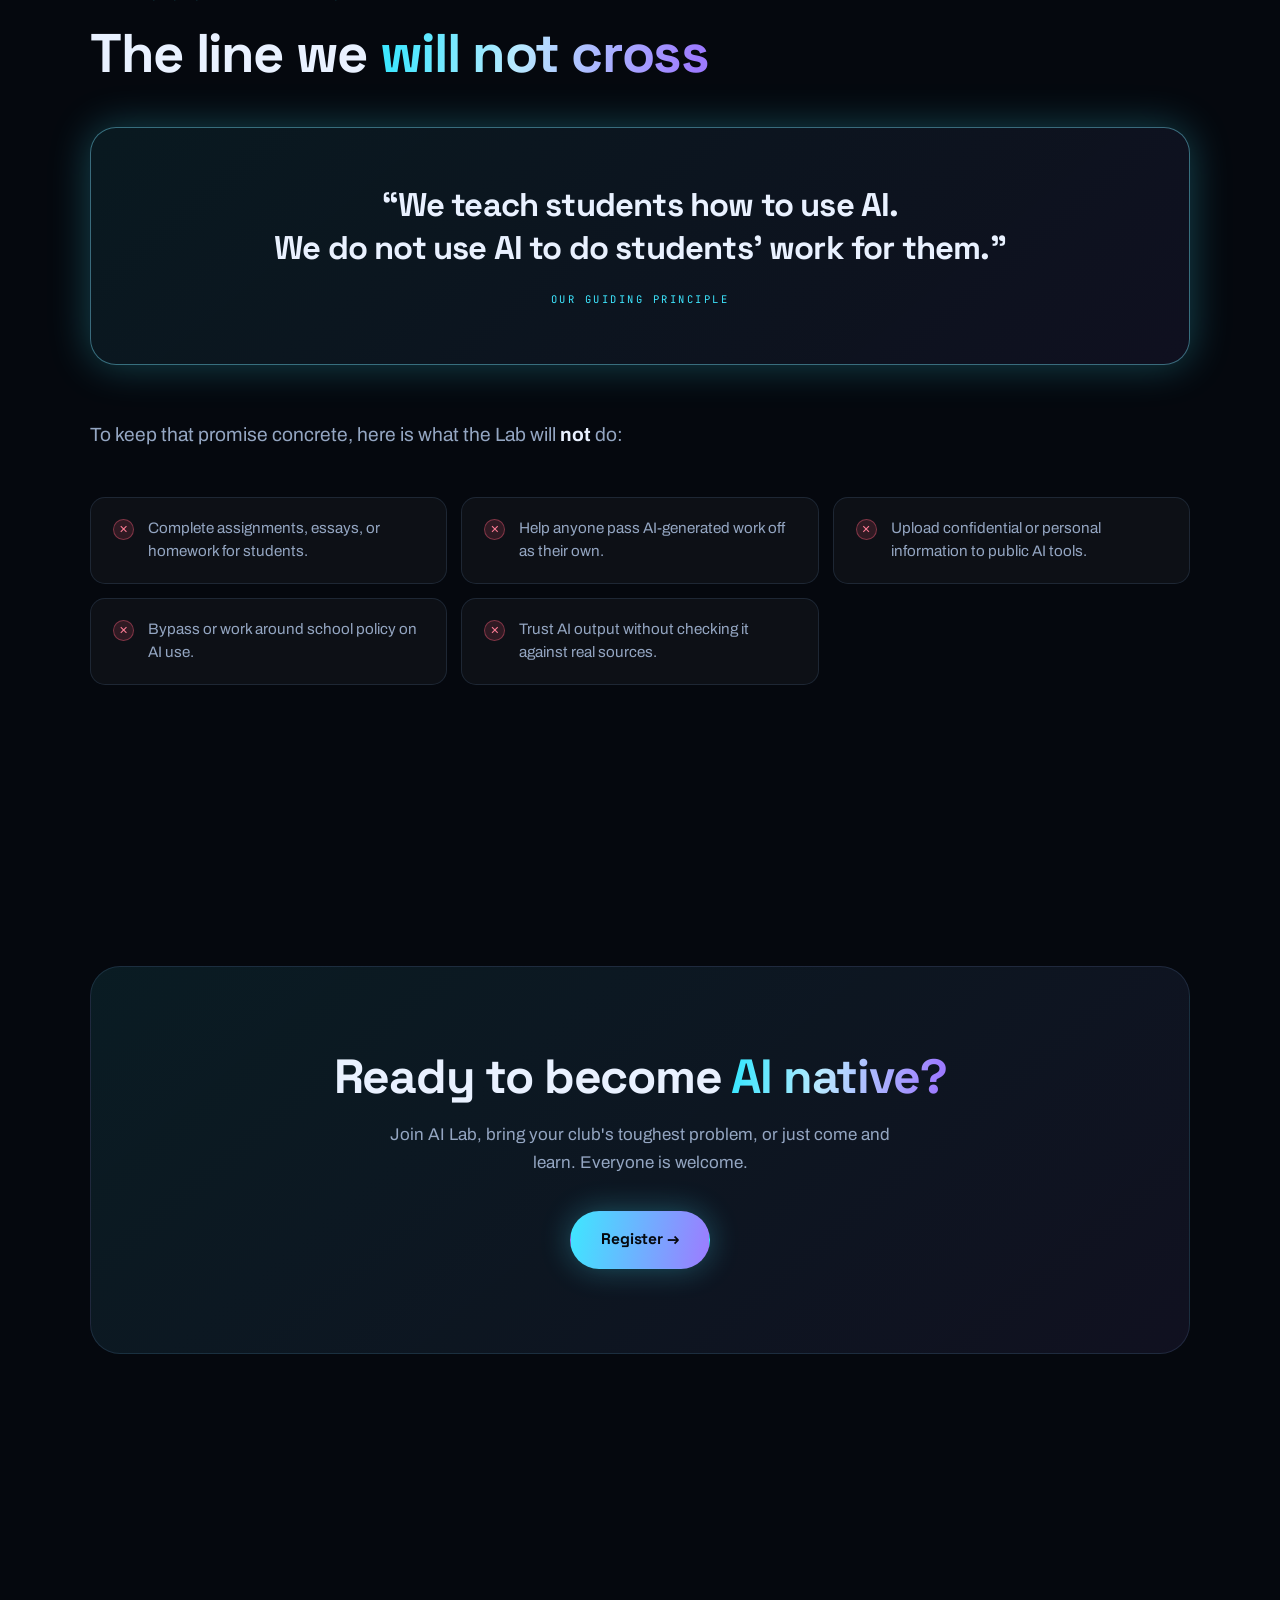
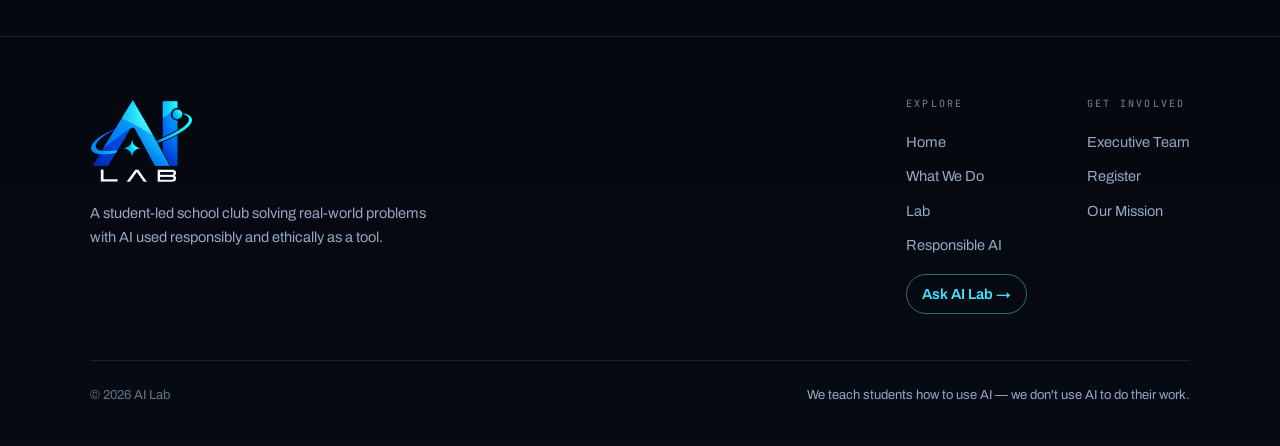
==== commit 63d88b24: "Link Register and Ask AI Lab to Google Forms - Every Register link (navbar, footer, CTAs) opens the " ====
--- a/index.html
+++ b/index.html
@@ -42,7 +42,7 @@
       <a href="lab.html">Lab</a>
       <a href="index.html#responsible">Responsible AI</a>
       <a href="team.html">Team</a>
-      <a href="register.html" class="nav-cta">Register</a>
+      <a href="https://docs.google.com/forms/d/e/1FAIpQLSfarKDKsU8TF9NvpvPKITUfvw83k_aw-3YRcF2ZeyTbocZpRg/viewform?usp=publish-editor" target="_blank" rel="noopener" class="nav-cta">Register</a>
     </nav>
   </div>
 </header>
@@ -92,11 +92,13 @@
       </p>
 
       <div class="card-grid">
-        <article class="card reveal">
+        <!-- The Help Desk card links to the Ask AI Lab form -->
+        <a class="card card-link reveal" href="https://forms.gle/DnHSpH2Vd8dJjPWi8" target="_blank" rel="noopener">
           <div class="card-num">01</div>
           <h3>AI Help Desk</h3>
           <p>Bring us a problem or idea and we'll help you figure out whether AI can help, which school-approved tools to use, and how to use them responsibly.</p>
-        </article>
+          <span class="card-cta">Ask the Help Desk <span class="arrow">→</span></span>
+        </a>
 
         <article class="card reveal" data-delay="70">
           <div class="card-num">02</div>
@@ -131,7 +133,7 @@
       <div class="cta-band reveal">
         <h2>Got a problem <span class="grad-text">worth solving?</span></h2>
         <p>If your club, class or department has a challenge you think AI could help with, bring it to us — that is exactly what the Lab is for.</p>
-        <a class="btn btn-primary" href="register.html">Ask AI Lab →</a>
+        <a class="btn btn-primary" href="https://forms.gle/DnHSpH2Vd8dJjPWi8" target="_blank" rel="noopener">Ask AI Lab →</a>
       </div>
     </div>
   </section>
@@ -167,7 +169,7 @@
       <div class="cta-band reveal">
         <h2>Ready to become <span class="grad-text">AI native?</span></h2>
         <p>Join AI Lab, bring your club's toughest problem, or just come and learn. Everyone is welcome.</p>
-        <a class="btn btn-primary" href="register.html">Register your interest →</a>
+        <a class="btn btn-primary" href="https://docs.google.com/forms/d/e/1FAIpQLSfarKDKsU8TF9NvpvPKITUfvw83k_aw-3YRcF2ZeyTbocZpRg/viewform?usp=publish-editor" target="_blank" rel="noopener">Register →</a>
       </div>
     </div>
   </section>
@@ -192,11 +194,12 @@
           <a href="index.html#what-we-do">What We Do</a>
           <a href="lab.html">Lab</a>
           <a href="index.html#responsible">Responsible AI</a>
+          <a class="footer-ask" href="https://forms.gle/DnHSpH2Vd8dJjPWi8" target="_blank" rel="noopener">Ask AI Lab →</a>
         </div>
         <div class="footer-col">
           <h4>Get Involved</h4>
           <a href="team.html">Executive Team</a>
-          <a href="register.html">Register</a>
+          <a href="https://docs.google.com/forms/d/e/1FAIpQLSfarKDKsU8TF9NvpvPKITUfvw83k_aw-3YRcF2ZeyTbocZpRg/viewform?usp=publish-editor" target="_blank" rel="noopener">Register</a>
           <a href="index.html#mission">Our Mission</a>
         </div>
       </div>
--- a/assets/css/site.css
+++ b/assets/css/site.css
@@ -595,6 +595,39 @@
   line-height: 1.62;
 }
 
+/* Linked card (AI Help Desk): a sweeping gradient border and a pill call
+   to action make it obvious the whole card opens the Ask AI Lab form */
+a.card { display: block; color: inherit; text-decoration: none; }
+.card-link { border-color: rgba(62, 231, 255, 0.3); }
+.card-link::before {
+  opacity: 1;
+  background: linear-gradient(115deg, var(--cyan), transparent 28%, transparent 62%, var(--violet), transparent 84%, var(--cyan));
+  background-size: 250% 250%;
+  animation: card-sweep 4.5s linear infinite;
+}
+@keyframes card-sweep { from { background-position: 0% 50%; } to { background-position: 250% 50%; } }
+.card-cta {
+  display: inline-flex;
+  align-items: center;
+  gap: 8px;
+  margin-top: 22px;
+  padding: 9px 17px;
+  border-radius: 99px;
+  font-family: var(--font-display);
+  font-weight: 600;
+  font-size: 14px;
+  color: #041018;
+  background: linear-gradient(100deg, var(--cyan), var(--violet));
+  animation: cta-pulse 2.6s ease-in-out infinite;
+}
+@keyframes cta-pulse {
+  0%, 100% { box-shadow: 0 0 16px rgba(62, 231, 255, 0.25); }
+  50%      { box-shadow: 0 0 34px rgba(62, 231, 255, 0.55); }
+}
+.card-cta .arrow { display: inline-block; transition: transform 0.3s ease; }
+.card-link:hover .card-cta .arrow { transform: translateX(6px); }
+.card-link:focus-visible { outline: 2px solid var(--cyan); outline-offset: 4px; }
+
 /* ---------- Mission stats ---------- */
 .stat-row {
   display: grid;
@@ -921,6 +954,17 @@
   transition: color 0.22s;
 }
 .footer-col a:hover { color: var(--cyan); }
+.footer-col a.footer-ask {
+  display: inline-block;
+  margin-top: 12px;
+  padding: 7px 15px;
+  border-radius: 99px;
+  border: 1px solid var(--border-hi);
+  color: var(--cyan);
+  font-weight: 600;
+  transition: background 0.22s, box-shadow 0.22s;
+}
+.footer-col a.footer-ask:hover { background: rgba(62, 231, 255, 0.08); box-shadow: 0 0 22px rgba(62, 231, 255, 0.3); }
 .footer-bottom {
   margin-top: 46px;
   padding-top: 24px;
@@ -989,6 +1033,7 @@
 @media (prefers-reduced-motion: reduce) {
   .reveal { opacity: 1; transform: none; transition: none; }
   .caret { animation: none; }
+  .card-link::before, .card-cta { animation: none; }
   .scroll-hint .mouse::after { animation: none; }
   * { scroll-behavior: auto !important; }
 }
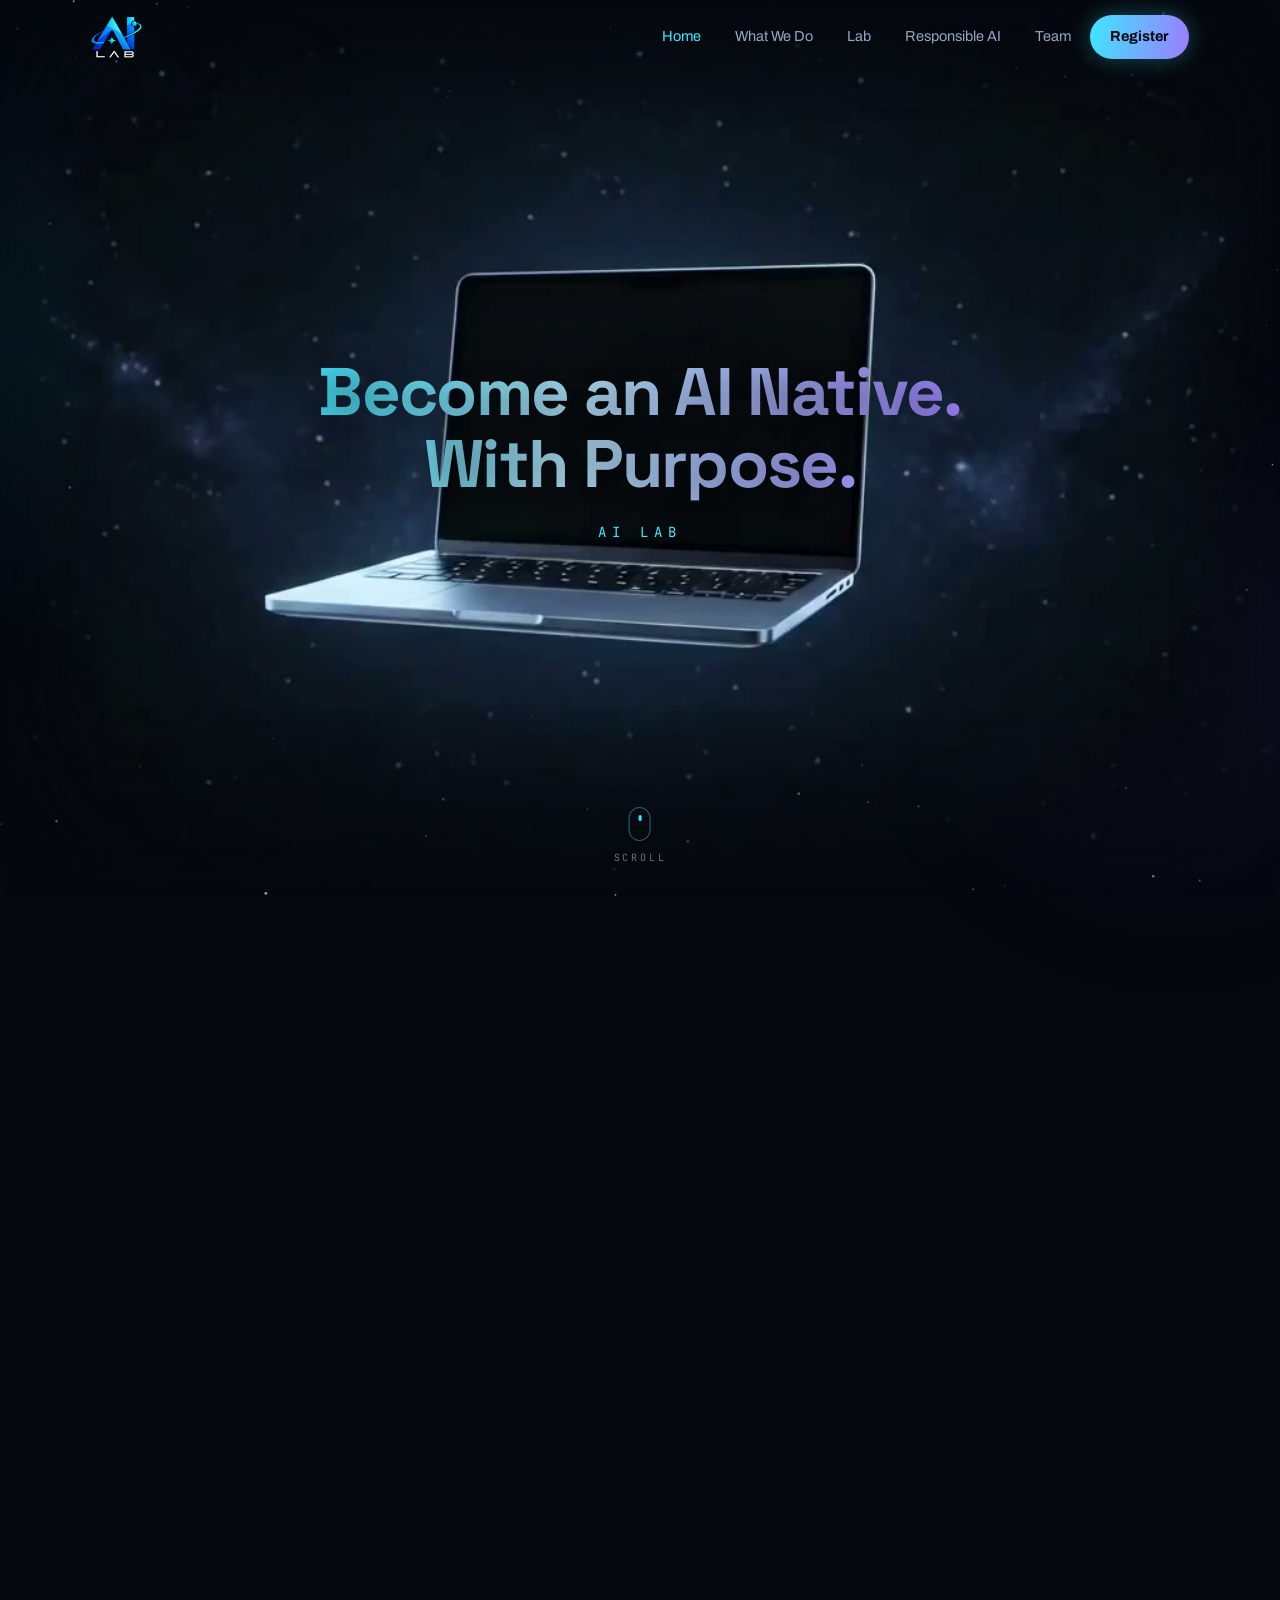
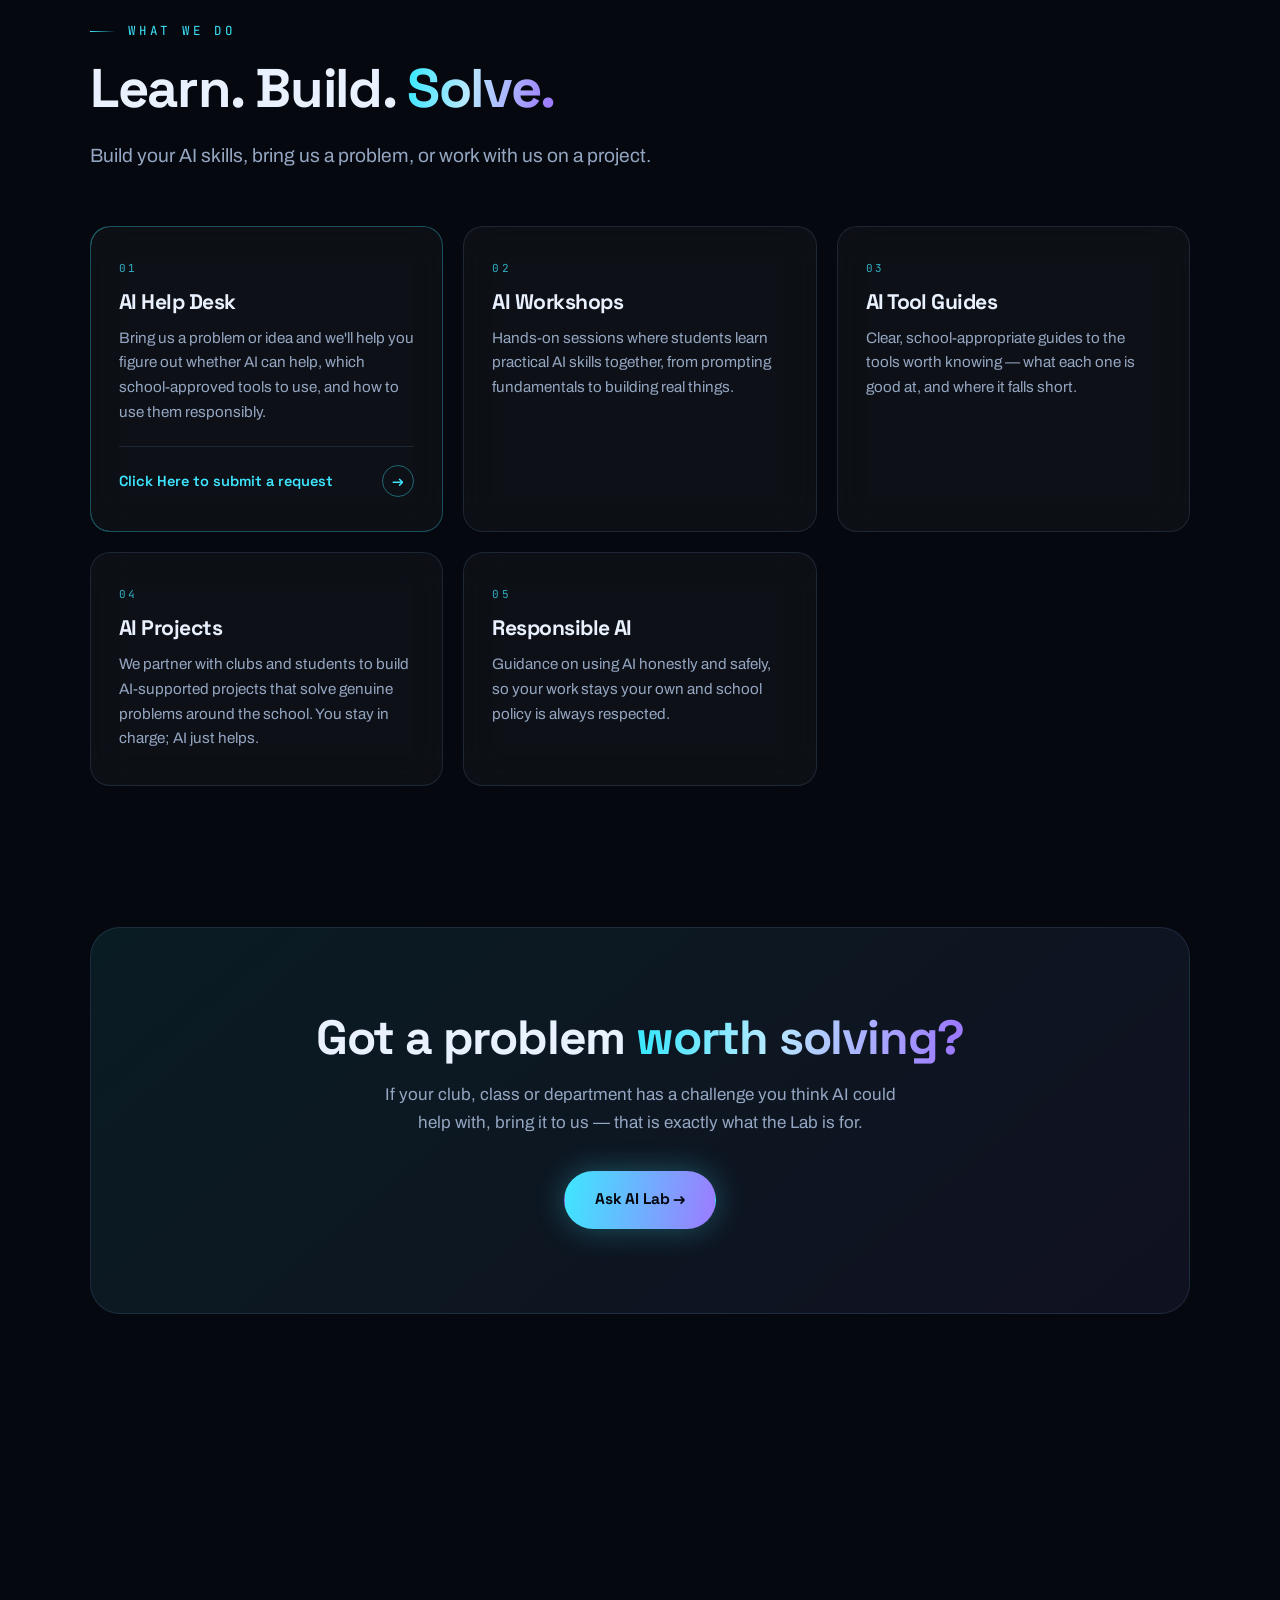
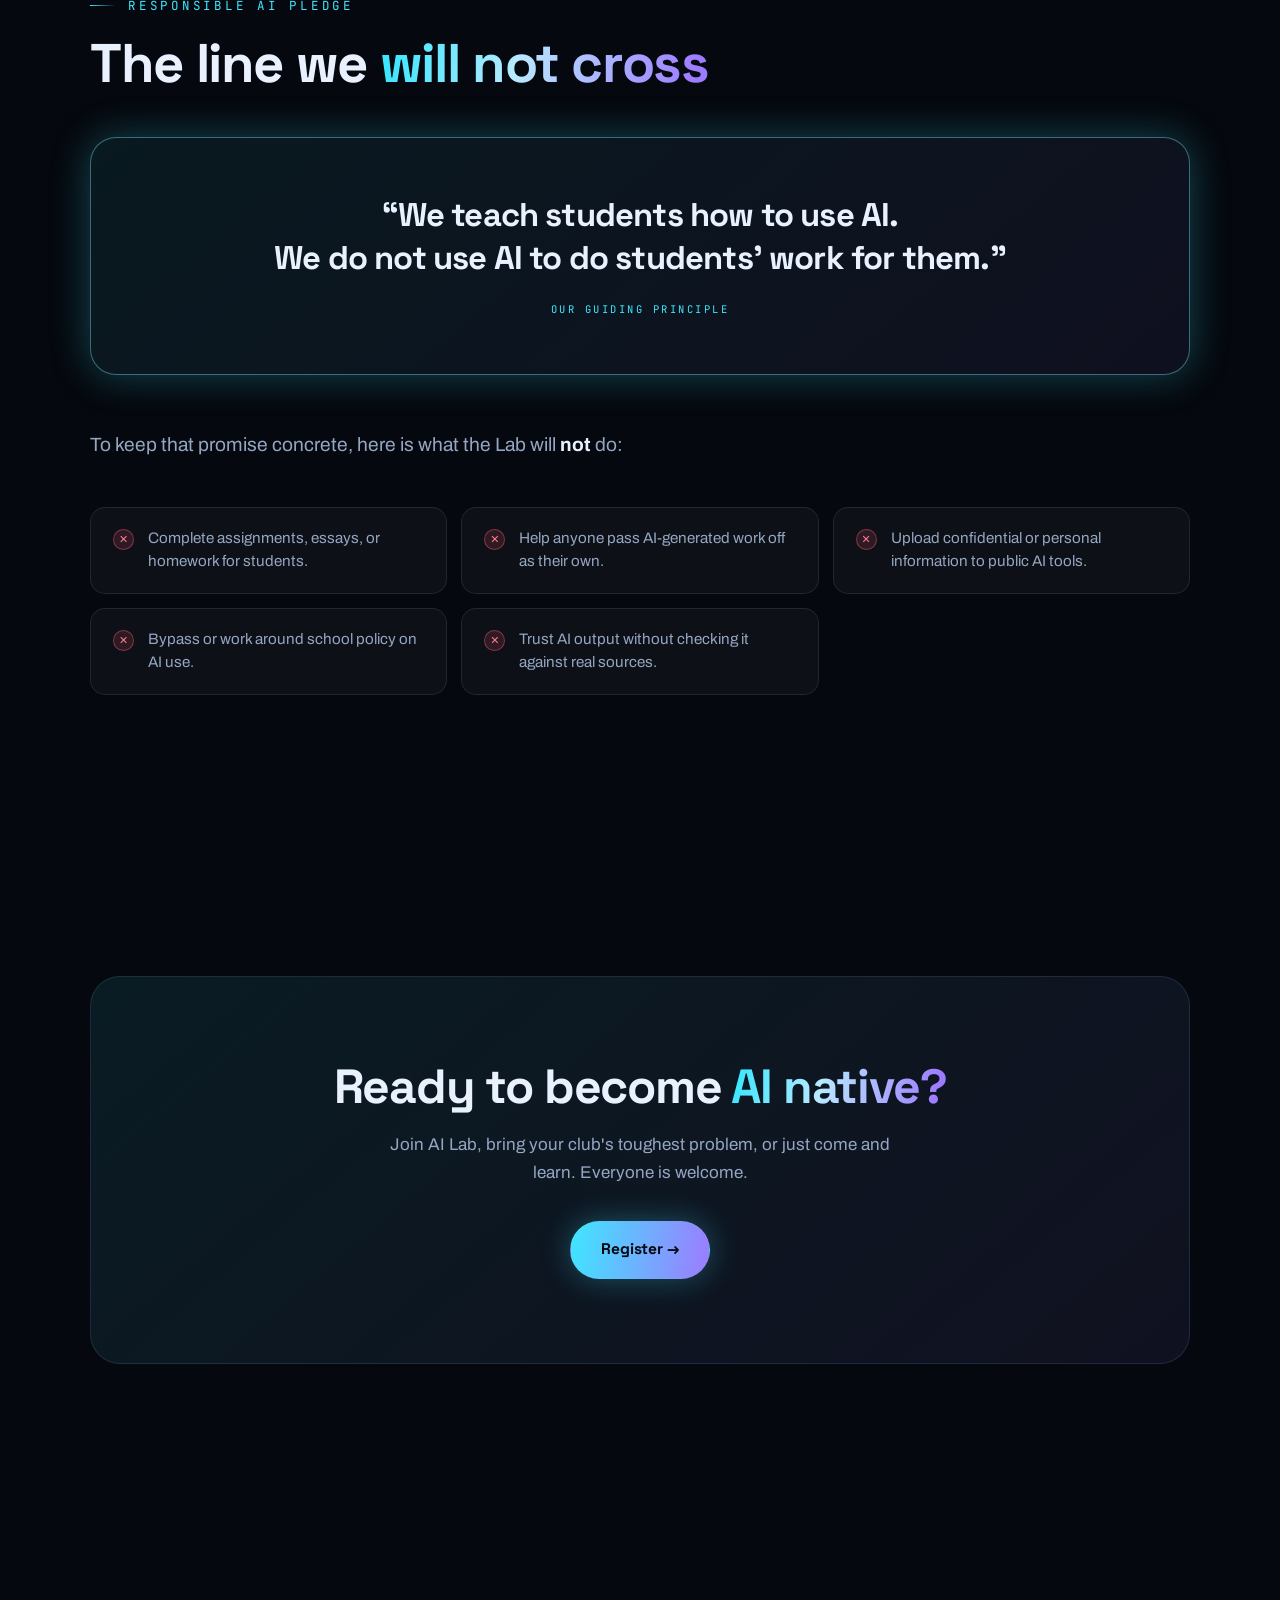
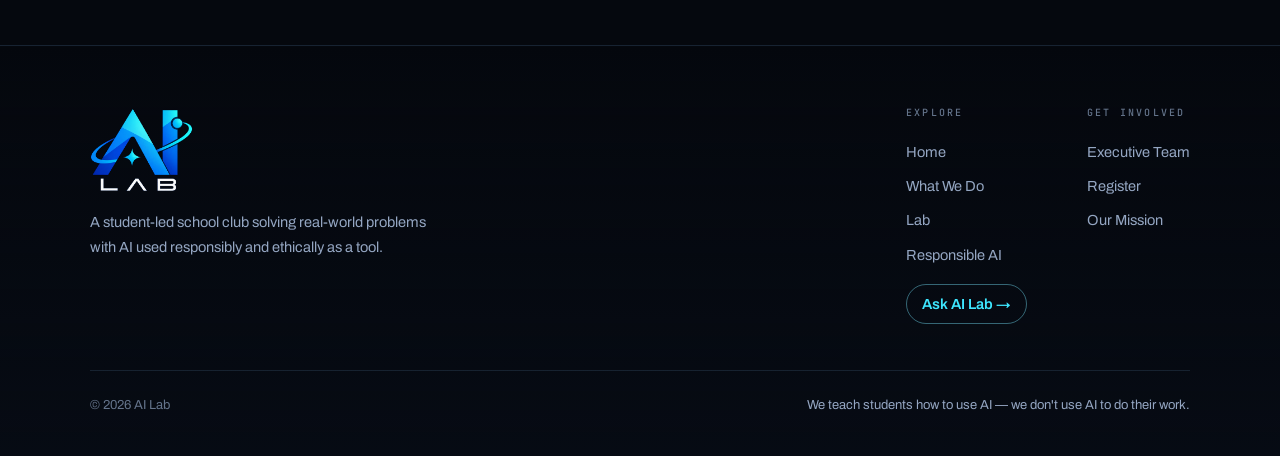
==== commit 5eedb4b6: "Smooth the Help Desk call to action and date the club launch - AI Help Desk card: "Click Here to sub" ====
--- a/index.html
+++ b/index.html
@@ -97,7 +97,7 @@
           <div class="card-num">01</div>
           <h3>AI Help Desk</h3>
           <p>Bring us a problem or idea and we'll help you figure out whether AI can help, which school-approved tools to use, and how to use them responsibly.</p>
-          <span class="card-cta">Ask the Help Desk <span class="arrow">→</span></span>
+          <span class="card-cta">Click Here to submit a request <span class="arrow" aria-hidden="true">→</span></span>
         </a>
 
         <article class="card reveal" data-delay="70">
--- a/assets/css/site.css
+++ b/assets/css/site.css
@@ -595,10 +595,14 @@
   line-height: 1.62;
 }
 
-/* Linked card (AI Help Desk): a sweeping gradient border and a pill call
-   to action make it obvious the whole card opens the Ask AI Lab form */
-a.card { display: block; color: inherit; text-decoration: none; }
-.card-link { border-color: rgba(62, 231, 255, 0.3); }
+/* Linked card (AI Help Desk): a sweeping gradient border plus a call-to-action
+   row along the bottom make it obvious the whole card opens the Ask AI Lab form */
+a.card { color: inherit; text-decoration: none; }
+.card-link {
+  display: flex;
+  flex-direction: column;
+  border-color: rgba(62, 231, 255, 0.3);
+}
 .card-link::before {
   opacity: 1;
   background: linear-gradient(115deg, var(--cyan), transparent 28%, transparent 62%, var(--violet), transparent 84%, var(--cyan));
@@ -607,25 +611,38 @@
 }
 @keyframes card-sweep { from { background-position: 0% 50%; } to { background-position: 250% 50%; } }
 .card-cta {
-  display: inline-flex;
+  display: flex;
   align-items: center;
-  gap: 8px;
-  margin-top: 22px;
-  padding: 9px 17px;
-  border-radius: 99px;
+  justify-content: space-between;
+  gap: 12px;
+  margin-top: auto;           /* sits on the card's bottom edge, in line with its neighbours */
+  padding-top: 18px;
+  border-top: 1px solid var(--border);
   font-family: var(--font-display);
   font-weight: 600;
-  font-size: 14px;
+  font-size: 14.6px;
+  color: var(--cyan);
+  transition: color 0.3s ease, border-color 0.3s ease;
+}
+.card-link p { margin-bottom: 22px; }
+.card-cta .arrow {
+  flex-shrink: 0;
+  display: grid;
+  place-items: center;
+  width: 32px;
+  height: 32px;
+  border-radius: 50%;
+  border: 1px solid rgba(62, 231, 255, 0.4);
+  transition: transform 0.35s cubic-bezier(0.2, 0.7, 0.3, 1), background 0.35s, color 0.35s, box-shadow 0.35s;
+}
+.card-link:hover .card-cta { color: #ffffff; border-color: rgba(62, 231, 255, 0.35); }
+.card-link:hover .card-cta .arrow {
+  transform: translateX(4px);
+  background: linear-gradient(100deg, var(--cyan), var(--violet));
+  border-color: transparent;
   color: #041018;
-  background: linear-gradient(100deg, var(--cyan), var(--violet));
-  animation: cta-pulse 2.6s ease-in-out infinite;
-}
-@keyframes cta-pulse {
-  0%, 100% { box-shadow: 0 0 16px rgba(62, 231, 255, 0.25); }
-  50%      { box-shadow: 0 0 34px rgba(62, 231, 255, 0.55); }
-}
-.card-cta .arrow { display: inline-block; transition: transform 0.3s ease; }
-.card-link:hover .card-cta .arrow { transform: translateX(6px); }
+  box-shadow: 0 0 22px rgba(62, 231, 255, 0.45);
+}
 .card-link:focus-visible { outline: 2px solid var(--cyan); outline-offset: 4px; }
 
 /* ---------- Mission stats ---------- */
@@ -1033,7 +1050,7 @@
 @media (prefers-reduced-motion: reduce) {
   .reveal { opacity: 1; transform: none; transition: none; }
   .caret { animation: none; }
-  .card-link::before, .card-cta { animation: none; }
+  .card-link::before { animation: none; }
   .scroll-hint .mouse::after { animation: none; }
   * { scroll-behavior: auto !important; }
 }
